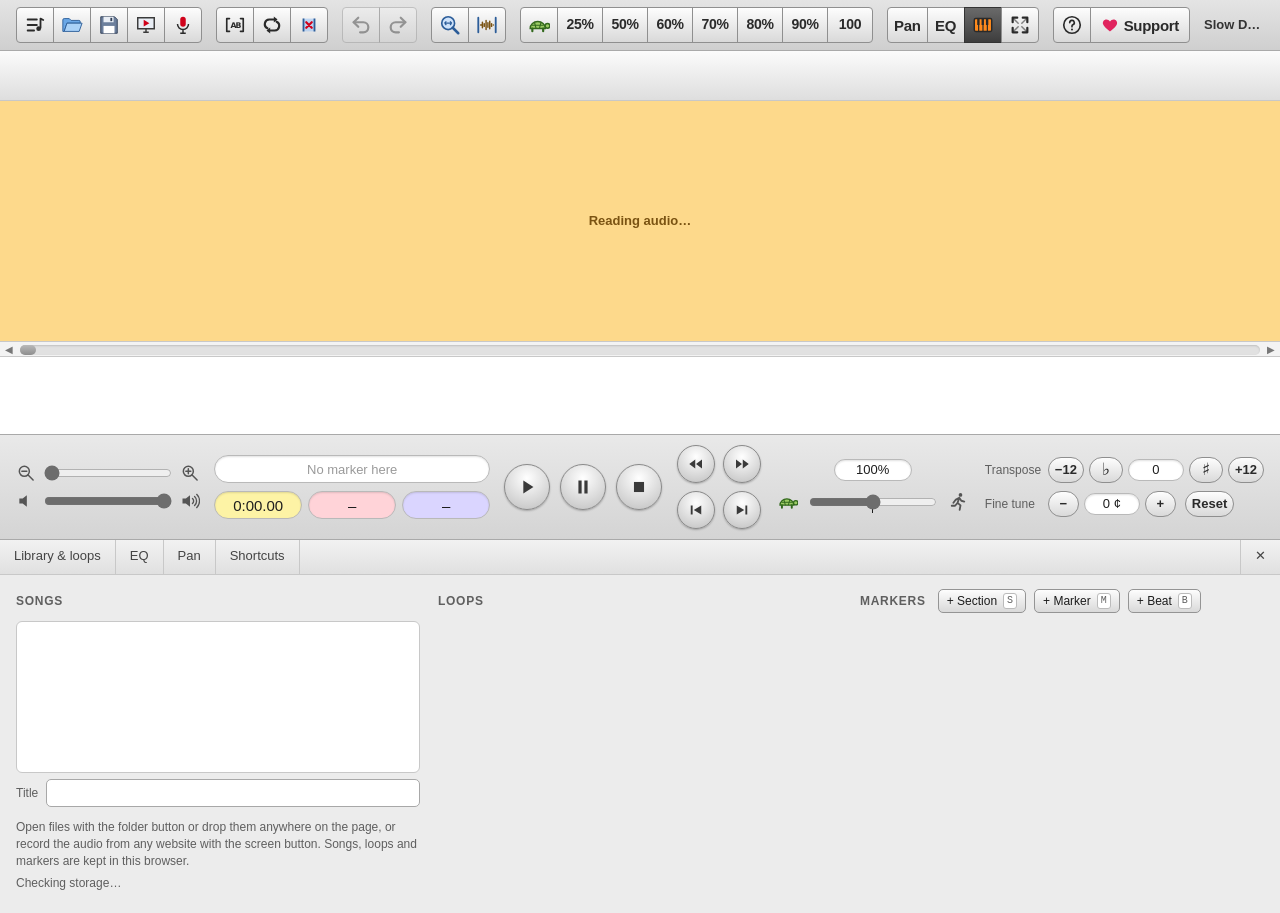
==== deploy/index.html @ 1f474cac "Phones: explain recording a website or app with the screen recorder The first-visit phone tip, the H" ====
<!doctype html>
<html lang="en">
<head>
<meta charset="utf-8">
<meta name="viewport" content="width=device-width, initial-scale=1, viewport-fit=cover">
<style>
  /* Standalone reset (the Claude artifact viewer supplies its own). */
  :root { padding-top: env(safe-area-inset-top, 0px); padding-bottom: env(safe-area-inset-bottom, 0px); }
  body { margin: 0; font: 13px system-ui, sans-serif; }
  img { max-width: 100%; }
  [hidden] { display: none !important; }
</style>
<!-- app:head -->
<title>Slow Down Buddy: record audio from any website and slow it down</title>
<!-- Anonymous page and feature counts (GoatCounter: no cookies, no personal data). -->
<script data-goatcounter="https://slowdownbuddy.goatcounter.com/count" async src="/vendor/goatcounter-count.js"></script>
<meta name="description" content="Record the audio playing on any website, right in your browser, and save it to Slow Down Buddy. Then slow it down without changing pitch, loop tricky passages, transpose and add markers to learn songs by ear. Also opens MP3, WAV, FLAC, M4A and video files. Free.">
<link rel="canonical" href="https://slowdownbuddy.com/">
<link rel="icon" href="/favicon.svg" type="image/svg+xml">
<link rel="icon" href="/favicon-96.png" type="image/png" sizes="96x96">
<link rel="icon" href="/favicon-48.png" type="image/png" sizes="48x48">
<link rel="apple-touch-icon" href="/apple-touch-icon.png">
<link rel="manifest" href="/manifest.webmanifest">
<meta name="theme-color" content="#2b2b2b">
<meta property="og:type" content="website">
<meta property="og:site_name" content="Slow Down Buddy">
<meta property="og:title" content="Slow Down Buddy: record audio from any website and slow it down">
<meta property="og:description" content="Record audio from any website in your browser, then slow it down, loop the hard parts and transpose. Free, no sign-up.">
<meta property="og:url" content="https://slowdownbuddy.com/">
<meta property="og:image" content="https://slowdownbuddy.com/og-image.png">
<meta name="twitter:card" content="summary_large_image">
<script type="application/ld+json">
{"@context":"https://schema.org","@type":"WebApplication","name":"Slow Down Buddy","url":"https://slowdownbuddy.com/","applicationCategory":"MultimediaApplication","operatingSystem":"Any (web browser)","description":"Record the audio playing on any website in your browser and save it to your library, then slow it down without changing pitch, loop sections, transpose and mark up songs to learn them by ear.","featureList":["Record audio from any website or browser tab and save it to your library","Record from the microphone","Slow down or speed up without changing pitch (25% to 200%)","Transpose by semitones and fine-tune by cents","A-B loops, section, measure and beat markers","EQ, panning and karaoke-style center cancel","Opens MP3, WAV, FLAC, M4A (AAC, Apple Lossless, Opus), MP4 and voice memos","Works offline in the browser; files stay on your device"],"offers":{"@type":"Offer","price":"0","priceCurrency":"USD"}}
</script>
<meta name="claude:viewport-fit-sides" content="cover">
<meta name="apple-mobile-web-app-capable" content="yes">
<meta name="mobile-web-app-capable" content="yes">
<meta name="apple-mobile-web-app-status-bar-style" content="default">
<meta name="apple-mobile-web-app-title" content="Slow Down Buddy">
<style>
  /* Layout: a full-screen tool: toolbar, marker strip, waveform (takes the spare height), scrollbar, keyboard,
     control bar, and a tabbed tool panel at the bottom. Deliberately one light "studio software" look in every theme. */
  :root {
    color-scheme: light;
    --desk: #dcdcdc;
    --window: #ececec;
    --line: #a9a9a9;
    --line-soft: #c8c8c8;
    --ink: #1d1d1d;
    --muted: #5f5f5f;
    --btn-top: #fdfdfd;
    --btn-bottom: #d9d9d9;
    --btn-on-top: #6a6a6a;
    --btn-on-bottom: #3d3d3d;
    --focus: #2f6fe4;
    --wave-bg: #fdd98b;
    --wave: #7a5312;
    --wave-line: rgba(122, 83, 18, 0.35);
    --sel-bg: #2135b8;
    --sel-bg-off: #8c98d8;
    --sel-wave: #9fbaff;
    --playhead: #d0021b;
    --flag: #b8efb1;
    --flag-edge: #3c8c3c;
    --flag-section: #ffd08a;
    --flag-section-edge: #b4691b;
    --pill-white: #ffffff;
    --pill-yellow: #fdf3a5;
    --pill-pink: #ffd3d8;
    --pill-lavender: #dad5ff;
    --key-lit: #ff8a1c;
    --danger: #c62828;
    --ui: -apple-system, BlinkMacSystemFont, "Lucida Grande", "Helvetica Neue", "Segoe UI", Arial, sans-serif;
    --num: ui-monospace, "SF Mono", Menlo, Consolas, monospace;
  }
  * { box-sizing: border-box; }
  html, body { height: 100%; background: var(--window); color: var(--ink); }
  body { overflow: hidden; }
  body { font-family: var(--ui); font-size: 13px; line-height: 1.4; }
  button, input, select, label.tb { font: inherit; color: inherit; }
  :focus-visible { outline: 2px solid var(--focus); outline-offset: 1px; }
  /* Joined toolbar buttons and round buttons: draw the focus ring inside, so it can't run into neighbours,
     and never after a mouse click or tap. */
  .tb:focus, .round:focus, .mini:focus, .pill:focus { outline: none; }
  .tb:focus-visible, .round:focus-visible, .mini:focus-visible, .pill:focus-visible { outline: 2px solid var(--focus); outline-offset: -4px; }

  .app { height: 100%; display: flex; flex-direction: column; min-width: 0; background: var(--window); }
  .app > * { flex: none; }
  .doc-title { flex: 1 1 0; min-width: 0; text-align: right; align-self: center; font-weight: 600; color: #333; overflow: hidden; text-overflow: ellipsis; white-space: nowrap; }

  .toolbar { display: flex; flex-wrap: wrap; gap: 8px 14px; align-items: center; padding-block: 7px; padding-left: max(16px, env(safe-area-inset-left, 0px)); padding-right: max(16px, env(safe-area-inset-right, 0px)); background: linear-gradient(#e4e4e4, #cfcfcf); border-bottom: 1px solid var(--line); }
  .tg { display: flex; }
  .tb { display: inline-grid; place-items: center; min-width: 38px; height: 36px; padding: 0 6px; border: 1px solid #8f8f8f; margin-left: -1px;
    background: linear-gradient(var(--btn-top), var(--btn-bottom)); cursor: pointer; font-weight: 600; font-size: 15px; letter-spacing: -0.02em; color: #2a2a2a; white-space: nowrap; }
  .tg > .tb:first-child { border-radius: 4px 0 0 4px; margin-left: 0; }
  .tg > .tb:last-child { border-radius: 0 4px 4px 0; }
  .tg > .tb:only-child { border-radius: 4px; }
  .tb:hover { background: linear-gradient(#ffffff, #e6e6e6); }
  .tb:disabled { opacity: 0.4; cursor: default; }
  .tb:disabled:hover { background: linear-gradient(var(--btn-top), var(--btn-bottom)); }
  .tb:active, .tb.on { background: linear-gradient(var(--btn-on-top), var(--btn-on-bottom)); color: #fff; border-color: #333; }
  .tb svg { width: 22px; height: 22px; }
  .tb.sp { min-width: 46px; font-size: 14px; }
  a.tb { text-decoration: none; }
  .tb.support { grid-auto-flow: column; gap: 5px; padding: 0 10px; font-weight: 600; }
  /* The website-recording button gets a text label on wide screens with a mouse; elsewhere it stays an icon. */
  .tb .tb-label { display: none; }
  @media (min-width: 1400px) and (pointer: fine) {
    #captureTab { grid-auto-flow: column; gap: 6px; padding: 0 10px; }
    #captureTab .tb-label { display: inline; font-weight: 600; white-space: nowrap; }
  }
  .tb.support svg { width: 18px; height: 18px; }

  .ruler { display: block; width: 100%; height: 50px; background: linear-gradient(#fbfbfb, #dedede); border-bottom: 1px solid var(--line-soft); cursor: pointer; }
  .ruler-wrap { position: relative; }
  .flag-edit { position: absolute; top: 21px; width: 160px; height: 24px; border: 2px solid var(--focus); border-radius: 4px; padding: 0 6px; font: 600 12px var(--ui); background: #fff; z-index: 2; }
  .app > .wave-wrap { flex: 1 1 auto; min-height: 120px; position: relative; background: var(--wave-bg); }
  #wave { position: absolute; inset: 0; display: block; width: 100%; height: 100%; cursor: crosshair; touch-action: pan-y; }
  .wave-busy { position: absolute; inset: 0; display: grid; place-items: center; color: var(--wave); font-weight: 600; }

  .hscroll { display: grid; grid-template-columns: 18px minmax(0, 1fr) 18px; align-items: center; height: 16px; background: #f3f3f3; border-top: 1px solid var(--line-soft); border-bottom: 1px solid var(--line-soft); }
  .hscroll button { height: 16px; border: 0; background: none; padding: 0; color: #777; cursor: pointer; font-size: 10px; }
  .track { position: relative; height: 10px; margin: 0 2px; border-radius: 5px; background: #e1e1e1; box-shadow: inset 0 1px 2px rgba(0,0,0,0.15); cursor: pointer; touch-action: none; }
  .thumb { position: absolute; top: 0; bottom: 0; min-width: 16px; border-radius: 5px; background: linear-gradient(#b9b9b9, #8e8e8e); cursor: grab; }

  #keyboard { display: block; width: 100%; height: 78px; background: #fff; cursor: pointer; border-bottom: 1px solid var(--line); }

  .controls { display: flex; flex-wrap: wrap; align-items: center; justify-content: space-between; gap: 10px 14px; padding-block: 10px; padding-left: max(16px, env(safe-area-inset-left, 0px)); padding-right: max(16px, env(safe-area-inset-right, 0px)); border-bottom: 1px solid var(--line); background: linear-gradient(#e9e9e9, #d4d4d4); }
  .cgroup { display: grid; gap: 8px; align-content: center; min-width: 0; }
  .srow { display: flex; align-items: center; gap: 6px; }
  .srow svg { width: 20px; height: 20px; flex: none; color: #555; }
  /* Turtle and runner at the ends of the speed slider: each click steps the speed by 5%. */
  .speed-step { display: inline-flex; align-items: center; flex: none; border: 0; background: none; padding: 2px 3px; border-radius: 6px; cursor: pointer; color: #555; font: 700 17px/1 system-ui, sans-serif; }
  .speed-step:hover { background: rgba(0, 0, 0, 0.07); }
  .speed-step:active { background: rgba(0, 0, 0, 0.14); }
  .srow .glyph { width: 20px; text-align: center; font-size: 18px; color: #444; flex: none; }
  input[type=range] { accent-color: #6d6d6d; min-width: 0; }
  .srow input[type=range] { width: clamp(100px, 10vw, 170px); max-width: 40vw; }
  .pill { display: inline-grid; place-items: center; min-width: 104px; height: 28px; padding: 0 12px; border-radius: 14px; border: 1px solid #b9b9b9;
    font-family: var(--ui); font-size: 15px; font-variant-numeric: tabular-nums; box-shadow: inset 0 1px 2px rgba(0,0,0,0.12); }
  .pill.white { background: var(--pill-white); }
  .pill.yellow { background: var(--pill-yellow); }
  .pill.pink { background: var(--pill-pink); cursor: pointer; }
  .pill.lavender { background: var(--pill-lavender); cursor: pointer; }
  .pill.small { min-width: 78px; height: 22px; font-size: 13px; }
  input.pill { text-align: center; font-size: 13px; }
  input.pill::placeholder { color: #9a9a9a; }
  .sp-box { display: flex; justify-content: center; }
  .times { display: flex; flex-wrap: wrap; gap: 8px; }
  .times { gap: 6px; }
  .times .pill { min-width: 88px; padding: 0 8px; }
  .prow { display: flex; align-items: center; gap: 5px; }
  .plabel { width: 58px; font-size: 12px; color: var(--muted); }
  .prow .pill.small { min-width: 56px; padding: 0 8px; }
  .mini { min-width: 31px; height: 26px; padding: 0 6px; border-radius: 13px; border: 1px solid #8f8f8f; background: linear-gradient(var(--btn-top), var(--btn-bottom));
    cursor: pointer; font-weight: 600; font-size: 13px; color: #2a2a2a; font-variant-numeric: tabular-nums; touch-action: manipulation; user-select: none; -webkit-user-select: none; }
  .mini:hover { background: linear-gradient(#ffffff, #e6e6e6); }
  .mini:active { background: linear-gradient(var(--btn-on-top), var(--btn-on-bottom)); color: #fff; }
  .mini.wide { margin-left: 4px; }
  .editable { cursor: text; }
  .num-edit { position: fixed; z-index: 50; border: 2px solid var(--focus); border-radius: 14px; background: #fff; color: var(--ink);
    text-align: center; font: 15px var(--ui); font-variant-numeric: tabular-nums; padding: 0 8px; box-shadow: 0 2px 10px rgba(0,0,0,0.2); }
  .mini.acc { font-size: 17px; font-weight: 500; min-width: 34px; }
  .pill.off { opacity: 0.45; }
  .pill.orig { color: #fff; background: #2e9d48; border-color: #23803a; font-weight: 700; }
  .transport { display: flex; gap: 10px; align-items: center; }
  .round { width: 46px; height: 46px; border-radius: 50%; border: 1px solid #8a8a8a; display: grid; place-items: center; cursor: pointer;
    background: radial-gradient(circle at 50% 30%, #ffffff, #d2d2d2 70%, #bdbdbd); color: #3a3a3a; box-shadow: 0 1px 2px rgba(0,0,0,0.25); }
  .round:active, .round.on { background: radial-gradient(circle at 50% 30%, #9a9a9a, #5d5d5d); color: #fff; }
  .round svg { width: 22px; height: 22px; }
  .round.sm { width: 38px; height: 38px; }
  .round.sm svg { width: 18px; height: 18px; }
  .tpair { display: grid; grid-template-columns: auto auto; gap: 8px; }

  /* tool panel */
  .app > .panel { flex: 0 1 auto; max-height: max(40%, 330px); min-height: 0; display: flex; flex-direction: column; background: var(--window); min-width: 0; }
  .panel > .pbody { overflow: auto; min-height: 0; }
  .panel-head { flex: none; display: flex; align-items: stretch; background: linear-gradient(#f2f2f2, #e0e0e0); border-bottom: 1px solid var(--line-soft); overflow-x: auto; }
  .ptab { flex: none; border: 0; border-right: 1px solid var(--line-soft); background: none; padding: 7px 14px 9px; line-height: 18px; cursor: pointer; white-space: nowrap; color: #444; }
  .ptab[aria-selected="true"] { background: var(--window); color: var(--ink); font-weight: 600; box-shadow: inset 0 -2px 0 #555; }
  .ptab.close { margin-left: auto; border-right: 0; border-left: 1px solid var(--line-soft); }
  /* Phones: the bottom sheet covers the transport, so its header carries a play / stop button. */
  .ptab.pplay, .ptab .phone-only { display: none; }
  .pbody { padding-block: 12px 16px; padding-left: max(16px, env(safe-area-inset-left, 0px)); padding-right: max(16px, env(safe-area-inset-right, 0px)); display: grid; gap: 10px; min-width: 0; }
  .pbody h4 { margin: 4px 0 0; font-size: 12px; text-transform: uppercase; letter-spacing: 0.06em; color: var(--muted); }

  .btn { display: inline-flex; align-items: center; justify-content: center; gap: 6px; min-height: 28px; padding: 0 10px; border-radius: 5px; border: 1px solid #949494;
    background: linear-gradient(var(--btn-top), var(--btn-bottom)); cursor: pointer; white-space: nowrap; }
  .btn:hover { background: linear-gradient(#ffffff, #e6e6e6); }
  .btn.on { background: linear-gradient(var(--btn-on-top), var(--btn-on-bottom)); color: #fff; border-color: #333; }
  .btn.ghost { background: transparent; border-color: transparent; }
  .btn.ghost:hover { background: #e2e2e2; }
  .btn.danger:hover { color: var(--danger); border-color: var(--danger); }
  .btn.small { min-height: 24px; padding: 0 8px; font-size: 12px; }
  .btn:disabled { opacity: 0.45; cursor: default; }
  .btn kbd { font-family: var(--num); font-size: 10px; color: var(--muted); border: 1px solid #bbb; border-radius: 3px; padding: 0 3px; background: #fff; }
  .btn svg { width: 16px; height: 16px; }
  .row { display: flex; align-items: center; gap: 8px; flex-wrap: wrap; }
  .chips { display: flex; flex-wrap: wrap; gap: 6px; }
  .muted { color: var(--muted); }
  .small { font-size: 12px; }
  .text-input, select { min-height: 28px; border-radius: 5px; border: 1px solid #a8a8a8; background: #fff; padding: 0 8px; min-width: 0; }
  .text-input { flex: 1 1 180px; }

  /* Songs, loops and markers side by side; loops and markers stack beside the songs on mid widths, everything stacks on phones. */
  .library-body { grid-template-columns: repeat(3, minmax(0, 1fr)); grid-template-rows: auto 1fr; grid-template-areas: "songs loops markers" "store loops markers"; gap: 12px 18px; align-items: start; }
  .lib-songs { grid-area: songs; } .lib-store { grid-area: store; gap: 8px; } .lib-loops { grid-area: loops; } .lib-markers { grid-area: markers; }
  @media (max-width: 1100px) { .library-body { grid-template-columns: repeat(2, minmax(0, 1fr)); grid-template-rows: auto; grid-template-areas: "songs loops" "songs markers" "store markers"; } }
  @media (max-width: 700px) { .library-body { grid-template-columns: minmax(0, 1fr); grid-template-areas: "songs" "loops" "markers" "store"; } }
  /* Rows are about 29px, so the list always has room for at least five songs. */
  .songs { list-style: none; margin: 0; padding: 0; display: grid; align-content: start; min-height: 152px; max-height: 232px; overflow: auto; background: #fff; border: 1px solid var(--line-soft); border-radius: 6px; }
  .song { display: grid; grid-template-columns: minmax(0, 1fr) auto; align-items: center; border-bottom: 1px solid #eee; }
  .song:last-child { border-bottom: 0; }
  .song > button.pick { display: flex; align-items: baseline; gap: 10px; text-align: left; background: none; border: 0; padding: 5px 10px; cursor: pointer; min-width: 0; }
  .song:hover { background: #f1f4fb; }
  .song.active { background: #dbe5fb; }
  .song .name { flex: 1 1 auto; min-width: 0; font-weight: 600; overflow: hidden; text-overflow: ellipsis; white-space: nowrap; }
  .song .meta { flex: none; font-size: 12px; color: var(--muted); font-variant-numeric: tabular-nums; white-space: nowrap; }
  .song .del { opacity: 0; }
  .song:hover .del, .song .del:focus-visible { opacity: 1; }
  @media (hover: none) { .song .del { opacity: 1; } }
  .hint { color: var(--muted); font-size: 12px; margin: 0; }
  .storage { display: grid; gap: 8px; }
  .storage-line { margin: 0; font-size: 12px; color: var(--muted); font-variant-numeric: tabular-nums; }
  .storage-line strong { color: #2e7d32; font-weight: 600; }
  .storage-line.warn strong { color: #a15c00; }

  .list { display: grid; background: #fff; border: 1px solid var(--line-soft); border-radius: 6px; padding: 0 10px; }
  .list:empty { display: none; }
  .lm-col { display: grid; gap: 6px; min-width: 0; }
  .lm-head { display: flex; flex-wrap: wrap; align-items: center; gap: 6px 12px; min-height: 28px; }
  .lm-head h4 { margin: 0; }
  #loopEditor { flex: 1 1 260px; min-width: 0; }
  .loop-save { display: flex; gap: 6px; align-items: center; min-width: 0; }
  .loop-save .text-input { min-height: 24px; flex: 1 1 120px; font-size: 12px; }
  /* Compact lists: 23px rows, scrolling after 10. */
  .list.compact { padding: 0; max-height: 232px; overflow: auto; }
  .list.compact .item { padding: 0 8px; min-height: 23px; }
  .list.compact .item input[type=text] { padding: 1px 6px; }
  .list.compact .item .btn.small { min-height: 20px; padding: 0 6px; }
  .loop-row { display: grid; grid-template-columns: 18px minmax(0, 1fr) auto auto 22px; gap: 8px; align-items: center; min-height: 23px; padding: 0 6px 0 8px;
    border-bottom: 1px solid #eee; cursor: pointer; user-select: none; }
  .loop-row:last-child { border-bottom: 0; }
  .loop-row:hover { background: #eef3fd; }
  .loop-row:active { background: #dbe5fb; }
  .loop-row.active { background: #dbe5fb; box-shadow: inset 3px 0 0 var(--sel-bg); }
  .loop-row .go { width: 18px; height: 18px; border-radius: 50%; display: grid; place-items: center; background: var(--sel-bg); color: #fff; }
  .loop-row .go svg { width: 10px; height: 10px; margin-left: 1px; }
  .loop-row .name { overflow: hidden; text-overflow: ellipsis; white-space: nowrap; font-weight: 600; }
  .loop-row .range, .loop-row .len { font-family: var(--num); font-size: 12px; color: var(--muted); font-variant-numeric: tabular-nums; white-space: nowrap; }
  .loop-row .del { border: 0; background: none; color: #999; cursor: pointer; font-size: 13px; width: 22px; height: 22px; border-radius: 4px; }
  .loop-row .del:hover { background: #f6d6d6; color: var(--danger); }
  .loop-row .rename { font: inherit; font-weight: 600; border: 1px solid var(--focus); border-radius: 4px; padding: 1px 4px; min-width: 0; }
  .item { display: grid; grid-template-columns: 22px auto minmax(0, 1fr) auto; gap: 10px; align-items: center; padding: 5px 0; border-bottom: 1px solid #eee; }
  .item:last-child { border-bottom: 0; }
  .item .kind { width: 10px; height: 10px; border-radius: 2px; justify-self: center; }
  .item .kind.section { background: var(--flag-section); border: 1px solid var(--flag-section-edge); }
  .item .kind.measure { background: var(--flag); border: 1px solid var(--flag-edge); }
  .item .kind.beat { background: #888; border-radius: 50%; width: 6px; height: 6px; }
  .item .time { font-family: var(--num); font-variant-numeric: tabular-nums; background: none; border: 0; cursor: pointer; color: #1f4fbf; padding: 2px 0; }
  .item input[type=text] { border: 1px solid transparent; background: transparent; border-radius: 4px; padding: 3px 6px; min-width: 0; }
  .item input[type=text]:hover { border-color: #ccc; }
  .item input[type=text]:focus { border-color: var(--focus); outline: none; background: #fff; }
  .item .ops { display: flex; gap: 2px; align-items: center; }
  .empty { color: var(--muted); margin: 0; }
  .sub { color: var(--muted); font-size: 12px; font-family: var(--num); }
  .eq-row { display: grid; grid-template-columns: 92px minmax(0, 1fr) 64px; gap: 10px; align-items: center; max-width: 620px; }
  .eq-row small { display: block; color: var(--muted); font-family: var(--num); font-size: 11px; }
  .eq-row output { font-family: var(--num); text-align: right; font-variant-numeric: tabular-nums; }
  .soundcheck, .about { display: grid; gap: 6px; padding-bottom: 8px; border-bottom: 1px solid var(--line-soft); }
  .soundcheck h4, .about h4, .about p { margin: 0; }
  .help { color: var(--muted); font-size: 12px; line-height: 1.8; margin: 0; }
  .help kbd { font-family: var(--num); font-size: 11px; border: 1px solid #bbb; border-radius: 3px; padding: 0 4px; background: #fff; color: var(--ink); }
  .radio-list { display: grid; gap: 6px; }
  .radio-list label { display: flex; gap: 8px; align-items: center; cursor: pointer; }

  .rec { position: fixed; left: 0; right: 0; bottom: 0; z-index: 20; background: #f4f4f4; border-top: 1px solid var(--line); box-shadow: 0 -6px 24px rgba(0,0,0,0.15);
    padding-block: 10px calc(10px + env(safe-area-inset-bottom, 0px));
    padding-left: max(16px, env(safe-area-inset-left, 0px)); padding-right: max(16px, env(safe-area-inset-right, 0px)); }
  .rec-note { flex: 1 0 100%; margin: 0; font-size: 12px; color: var(--muted); }
  .rec-inner { max-width: 900px; margin: 0 auto; display: flex; flex-wrap: wrap; align-items: center; gap: 10px 16px; }
  .rec .live { width: 12px; height: 12px; border-radius: 50%; background: var(--playhead); animation: pulse 1.2s infinite; }
  .rec .clock { font-family: var(--num); font-size: 20px; font-variant-numeric: tabular-nums; }
  .meter { flex: 1 1 120px; height: 8px; border-radius: 99px; background: #e0e0e0; overflow: hidden; border: 1px solid #bbb; }
  .meter i { display: block; height: 100%; width: 0; background: linear-gradient(90deg, #2fb36b, #e4c23a 70%, #e0503c); }
  dialog.sheet { width: min(520px, calc(100vw - 32px)); max-height: calc(100dvh - 32px); overflow: auto; border: 1px solid var(--line); border-radius: 10px; padding: 18px 20px; background: var(--window); color: var(--ink); box-shadow: 0 18px 50px rgba(0,0,0,0.3); }
  dialog.sheet::backdrop { background: rgba(0,0,0,0.35); }
  dialog.sheet h3 { margin: 0 0 6px; font-size: 17px; }
  .install-steps { margin: 12px 0; padding-left: 1.3em; display: grid; gap: 10px; line-height: 1.4; }
  .install-steps .btn { margin-top: 6px; }
  .install-steps .share-ico { display: inline-block; width: 1.1em; height: 1.1em; vertical-align: -0.15em; }
  dialog.sheet form { display: grid; gap: 12px; }
  .field { display: grid; gap: 5px; font-weight: 600; font-size: 13px; border: 0; padding: 0; margin: 0; }
  .field legend { padding: 0; margin-bottom: 4px; }
  .field textarea { font: inherit; font-weight: 400; border-radius: 5px; border: 1px solid #a8a8a8; padding: 6px 8px; resize: vertical; background: #fff; }
  .field .text-input { font-weight: 400; min-height: 32px; }
  fieldset.field label { display: flex; gap: 8px; align-items: flex-start; font-weight: 400; }
  .row.end { justify-content: flex-end; }
  button.link { border: 0; background: none; padding: 0; color: #2c5d99; text-decoration: underline; cursor: pointer; font: inherit; }
  .pro-note { margin-top: 2px; }
  .c-phone, .phone-tip { display: none; }
  .btn.primary { background: linear-gradient(#5a8df0, #2f62cf); color: #fff; border-color: #2a54ad; }
  @keyframes pulse { 50% { opacity: 0.35; } }
  @media (prefers-reduced-motion: reduce) { .rec .live { animation: none; } }
  .toast { position: fixed; left: 50%; transform: translateX(-50%); bottom: calc(20px + env(safe-area-inset-bottom, 0px)); z-index: 30; max-width: min(560px, calc(100% - 32px));
    background: #2b2b2b; color: #f4f4f4; padding: 10px 14px; border-radius: 8px; box-shadow: 0 4px 16px rgba(0,0,0,0.3); font-size: 13px; }
  /* Safari and Firefox can share a screen but not a tab's audio: the record-a-website button opens this note instead. */
  .rec-help { position: fixed; z-index: 30; width: min(340px, calc(100% - 20px)); background: #fff; color: #222; border: 1px solid #c9c9c9; border-radius: 10px; padding: 12px 14px; box-shadow: 0 8px 24px rgba(0,0,0,0.22); font-size: 14px; line-height: 1.4; }
  .rec-help p { margin: 0 24px 10px 0; }
  .rec-help .row { display: flex; flex-wrap: wrap; gap: 8px; }
  .rec-help .x { position: absolute; top: 6px; right: 6px; border: 0; background: none; font-size: 18px; line-height: 1; padding: 4px 6px; cursor: pointer; color: #666; }
  /* Shown on computers until the first loop is made, so people find the L, L shortcut. */
  .loop-tip { position: absolute; left: 8px; bottom: 8px; z-index: 2; display: flex; align-items: center; gap: 6px; background: rgba(43, 43, 43, 0.82); color: #f4f4f4; font-size: 12.5px; padding: 4px 4px 4px 10px; border-radius: 999px; }
  .loop-tip kbd { font: 700 11.5px ui-monospace, Menlo, monospace; background: #f4f4f4; color: #222; border-radius: 4px; padding: 0 5px; }
  .loop-tip button { border: 0; background: none; color: #ddd; font-size: 15px; line-height: 1; padding: 2px 6px; cursor: pointer; border-radius: 999px; }
  .loop-tip button:hover { background: rgba(255,255,255,0.15); }
  .drop { position: fixed; inset: 0; z-index: 40; background: rgba(253, 217, 139, 0.45); border: 3px dashed var(--wave); display: grid; place-items: center; font-size: 24px; font-weight: 700; color: var(--wave); pointer-events: none; }
  .visually-hidden { position: absolute; width: 1px; height: 1px; overflow: hidden; clip: rect(0 0 0 0); white-space: nowrap; }

  /* Small or short screens: let the page scroll instead of squeezing the waveform. */
  @media (max-width: 700px), (max-height: 740px) {
    body { overflow: auto; }
    .app { height: auto; min-height: 100%; }
    .app > .wave-wrap { flex: none; height: 170px; }
    .app > .panel { max-height: none; }
  }
  @media (max-width: 700px) {
    .controls { justify-content: center; }
    .srow input[type=range] { width: 120px; }
    .tb { min-width: 34px; height: 34px; }
    .tb.sp { min-width: 40px; font-size: 13px; }
  }
  /* iPhone and other phones in portrait: everything on one screen, tool panel as a bottom sheet. */
  @media (max-width: 600px) {
    body { overflow: hidden; }
    .app { height: 100%; min-height: 0; }
    .app > .wave-wrap { flex: 1 1 auto; height: auto; min-height: 70px; max-height: 26vh; }
    .toolbar { gap: 4px 6px; padding-block: 5px; justify-content: center; }
    .tb, .tb.sp { min-width: 36px; height: 38px; padding: 0 4px; font-size: 15px; }
    .tb.sp { min-width: 38px; font-size: 14px; }
    .tb svg { width: 21px; height: 21px; }
    .doc-title { display: none; }
    .ruler { height: 40px; }
    .flag-edit { top: 14px; }
    #keyboard { height: 44px; }
    .hscroll { height: 14px; }
    .controls { flex: 1 0 auto; display: grid; grid-template-columns: auto 1fr; grid-template-areas: "sl sl" "ti ti" "tr tp" "ph ph" "sp sp" "pi pi";
      align-content: space-evenly; gap: 8px 8px; padding-block: 6px calc(6px + env(safe-area-inset-bottom, 0px)); }
    .controls .cgroup { gap: 0; }
    .c-sliders { grid-area: sl; display: flex; gap: 10px; }
    .c-sliders .srow { flex: 1 1 0; min-width: 0; gap: 4px; }
    .controls .srow input[type=range] { width: 100%; max-width: none; flex: 1 1 auto; }
    .controls .srow svg { width: 17px; height: 17px; }
    .c-times { grid-area: ti; }
    #markerName { display: none; }
    .times { flex-wrap: nowrap; gap: 6px; }
    .times .pill { flex: 1 1 0; min-width: 0; height: 32px; font-size: 15px; padding: 0 4px; }
    .transport { grid-area: tr; gap: 6px; }
    .round { width: 50px; height: 50px; }
    .round svg { width: 22px; height: 22px; }
    .tpair { grid-area: tp; grid-template-columns: repeat(4, auto); justify-content: end; align-items: center; gap: 6px; }
    .round.sm { width: 42px; height: 42px; }
    .round.sm svg { width: 18px; height: 18px; }
    .c-speed { grid-area: sp; display: flex; align-items: center; gap: 8px; }
    .c-speed .srow { flex: 1 1 auto; min-width: 0; }
    .c-speed .pill.small { min-width: 64px; height: 32px; font-size: 15px; }
    .cgroup.pitch { grid-area: pi; display: flex; justify-content: space-between; gap: 6px; }
    .plabel { display: none; }
    .prow { gap: 3px; }
    .mini, .mini.acc { min-width: 30px; height: 34px; padding: 0 3px; font-size: 14px; }
    .mini.acc { min-width: 31px; font-size: 18px; }
    .mini.wide { margin-left: 2px; }
    .prow .pill.small { min-width: 38px; height: 34px; font-size: 14px; padding: 0 3px; }
    .cgroup.pitch { gap: 4px; }
    .prow { gap: 2px; }
    .ptab { padding: 12px 12px 13px; font-size: 15px; }
    .ptab .wide-only { display: none; }
    .ptab .phone-only { display: inline; }
    .ptab.pplay { display: flex; align-items: center; justify-content: center; margin-left: auto; min-width: 58px; border-right: 0; border-left: 1px solid var(--line-soft); color: #222; }
    .ptab.pplay svg { width: 26px; height: 26px; }
    .ptab.pplay.on { background: #ffd23f; }
    .ptab.close { margin-left: 0; min-width: 58px; font-size: 24px; font-weight: 600; color: #222; }
    @media (max-width: 360px) { .ptab { padding-left: 7px; padding-right: 7px; font-size: 14px; } .ptab.pplay, .ptab.close { min-width: 46px; } }
    .app > .panel { position: fixed; left: 0; right: 0; bottom: 0; z-index: 15; max-height: 62%; border-top: 1px solid var(--line);
      box-shadow: 0 -8px 28px rgba(0, 0, 0, 0.28); padding-bottom: env(safe-area-inset-bottom, 0px); }
    .c-phone { grid-area: ph; display: flex; gap: 8px; }
    .c-phone .btn.big { flex: 1 1 0; min-height: 44px; font-size: 17px; font-weight: 600; border-radius: 8px; }
    .c-phone #phLoop.on { background: linear-gradient(#5a8df0, #2f62cf); color: #fff; border-color: #2a54ad; }
    .phone-tip:not([hidden]) { display: grid; gap: 8px; position: fixed; left: 10px; right: 10px; top: calc(10px + env(safe-area-inset-top, 0px)); z-index: 30;
      background: #fff; border: 1px solid var(--line); border-radius: 12px; padding: 14px 16px; box-shadow: 0 12px 36px rgba(0,0,0,0.3); font-size: 15px; }
    .phone-tip p { margin: 0; }
    .phone-tip .btn { justify-self: end; min-height: 38px; padding: 0 18px; font-size: 16px; }
    /* Toolbar in three full-width rows: files, loops and undo / speed presets / zoom, panels and help. */
    .toolbar { padding: 6px 8px; gap: 6px; }
    .toolbar > .tg { min-width: 0; }
    .toolbar > div.tg:nth-of-type(1) { order: 1; flex: 4 1 0; }
    .toolbar > div.tg:nth-of-type(2) { order: 1; flex: 3 1 0; }
    .toolbar > div.tg:nth-of-type(3) { order: 1; flex: 2 1 0; }
    .toolbar > div.tg:nth-of-type(5) { order: 2; flex: 1 0 100%; }
    .toolbar > div.tg:nth-of-type(4) { order: 3; flex: 2 1 0; }
    .toolbar > div.tg:nth-of-type(6) { order: 3; flex: 4 1 0; }
    .toolbar > div.tg:nth-of-type(7) { order: 3; flex: 2 1 0; }
    .toolbar .tg > .tb { flex: 1 1 0; min-width: 0; height: 44px; padding: 0 2px; font-size: 16px; }
    .toolbar .tb.sp { font-size: 15px; }
    .toolbar .tb svg { width: 24px; height: 24px; }
    .tb.support { gap: 0; padding: 0 2px; }
    .tb.support span { display: none; }
  }
  /* Tablets and other touch screens wider than a phone: bigger toolbar buttons. */
  @media (min-width: 601px) and (pointer: coarse) {
    .toolbar { gap: 8px 10px; padding-block: 8px; }
    .tb { min-width: 46px; height: 46px; padding: 0 8px; font-size: 17px; }
    .tb.sp { min-width: 54px; font-size: 16px; }
    .tb svg { width: 25px; height: 25px; }
    .tb.support svg { width: 22px; height: 22px; }
  }
  /* Short phones (iPhone SE and similar): a little less spacing so everything still fits. */
  @media (max-width: 600px) and (max-height: 700px) {
    .controls { gap: 5px 8px; }
    .ruler { height: 36px; }
    #keyboard { height: 38px; }
  }
</style>
<!-- /app:head -->
</head>
<body>
<!-- app:body -->
<noscript><h1>Slow Down Buddy</h1><p>Record the audio playing on any website, right in your browser, and save it to your Slow Down Buddy library. Then slow it down without changing pitch, loop tricky passages, transpose and add markers to learn songs by ear. Also plays MP3, WAV, FLAC, M4A, MP4 and voice memos. Please enable JavaScript to use the app.</p></noscript>
<svg width="0" height="0" style="position:absolute" aria-hidden="true">
  <symbol id="i-doc" viewBox="0 0 16 16"><path d="M3 1h7l3 3v11H3z" fill="#fff" stroke="#666"/><path d="M6 12V6l5-1v5" fill="none" stroke="#b4691b" stroke-width="1.2"/><circle cx="5" cy="12" r="1.4" fill="#b4691b"/><circle cx="10" cy="10.5" r="1.4" fill="#b4691b"/></symbol>
  <symbol id="i-open" viewBox="0 0 24 24"><path d="M2 6.5A1.5 1.5 0 0 1 3.5 5H9l2 2h8.5A1.5 1.5 0 0 1 21 8.5V10H6.5L3.5 19H2z" fill="#6aa7e6" stroke="#2c5d99"/><path d="M6.5 10H23l-3.2 9H3.5z" fill="#a9d1f7" stroke="#2c5d99"/></symbol>
  <symbol id="i-save" viewBox="0 0 24 24"><path d="M3 3h15l3 3v15H3z" fill="#6c7f9c" stroke="#2f3d55"/><path d="M6 3h11v6H6z" fill="#e9eef5"/><path d="M13.5 4.2h2v3.6h-2z" fill="#2f3d55"/><path d="M6 13h12v8H6z" fill="#fff"/></symbol>
  <symbol id="i-screen" viewBox="0 0 24 24"><path d="M3 4h18v12H3z" fill="#e9eef5" stroke="#3a3a3a" stroke-width="1.6"/><path d="M9 20h6M12 16v4" stroke="#3a3a3a" stroke-width="1.6"/><path d="M9.5 6.3v7.4l6.2-3.7z" fill="#d0021b"/></symbol>
  <symbol id="i-loop" viewBox="0 0 24 24"><path d="M7 15.5A5 5 0 0 1 9 6h7" fill="none" stroke="currentColor" stroke-width="2.4" stroke-linecap="round"/><path d="M14 2.8 18 6l-4 3.2z" fill="currentColor"/><path d="M17 8.5A5 5 0 0 1 15 18H8" fill="none" stroke="currentColor" stroke-width="2.4" stroke-linecap="round"/><path d="M10 21.2 6 18l4-3.2z" fill="currentColor"/></symbol>
  <symbol id="i-wholesong" viewBox="0 0 24 24"><path d="M2.5 4v16M21.5 4v16" stroke="#2c5d99" stroke-width="2" stroke-linecap="round"/><path d="M5 12h1M7 9v6M9 10.5v3M11 7v10M13 9.5v5M15 8v8M17 10.5v3M19 12h0" stroke="#7a5312" stroke-width="1.6" stroke-linecap="round"/></symbol>
  <symbol id="i-zoomall" viewBox="0 0 24 24"><circle cx="10" cy="10" r="7" fill="#cfe3fb" stroke="#2c5d99" stroke-width="1.8"/><path d="m15 15 6 6" stroke="#2c5d99" stroke-width="2.8" stroke-linecap="round"/><path d="M6 10h8M6 10l2-2M6 10l2 2M14 10l-2-2M14 10l-2 2" stroke="#2c5d99" stroke-width="1.3" fill="none"/></symbol>
  <symbol id="i-zoom-out" viewBox="0 0 24 24"><circle cx="10" cy="10" r="6" fill="none" stroke="currentColor" stroke-width="1.8"/><path d="m14.5 14.5 6 6M7 10h6" stroke="currentColor" stroke-width="1.8" stroke-linecap="round"/></symbol>
  <symbol id="i-zoom-in" viewBox="0 0 24 24"><circle cx="10" cy="10" r="6" fill="none" stroke="currentColor" stroke-width="1.8"/><path d="m14.5 14.5 6 6M7 10h6M10 7v6" stroke="currentColor" stroke-width="1.8" stroke-linecap="round"/></symbol>
  <symbol id="i-spk" viewBox="0 0 24 24"><path d="M4 9h4l5-4v14l-5-4H4z" fill="currentColor"/></symbol>
  <symbol id="i-spk-loud" viewBox="0 0 24 24"><path d="M3 9h4l5-4v14l-5-4H3z" fill="currentColor"/><path d="M15 9a4 4 0 0 1 0 6M17.5 6.5a7.5 7.5 0 0 1 0 11M20 4a11 11 0 0 1 0 16" fill="none" stroke="currentColor" stroke-width="1.6" stroke-linecap="round"/></symbol>
  <symbol id="i-play" viewBox="0 0 24 24"><path d="M8 5v14l11-7z" fill="currentColor"/></symbol>
  <symbol id="i-pause" viewBox="0 0 24 24"><path d="M7 5h3.5v14H7zM13.5 5H17v14h-3.5z" fill="currentColor"/></symbol>
  <symbol id="i-stop" viewBox="0 0 24 24"><path d="M6.5 6.5h11v11h-11z" fill="currentColor"/></symbol>
  <symbol id="i-rew" viewBox="0 0 24 24"><path d="M11 6v12l-8-6zM20 6v12l-8-6z" fill="currentColor"/></symbol>
  <symbol id="i-ff" viewBox="0 0 24 24"><path d="M4 6v12l8-6zM13 6v12l8-6z" fill="currentColor"/></symbol>
  <symbol id="i-prev" viewBox="0 0 24 24"><path d="M5 6h2.5v12H5zM19 6v12l-10-6z" fill="currentColor"/></symbol>
  <symbol id="i-next" viewBox="0 0 24 24"><path d="M16.5 6H19v12h-2.5zM5 6v12l10-6z" fill="currentColor"/></symbol>
  <symbol id="i-undo" viewBox="0 0 24 24"><path d="M9 14 4 9l5-5" fill="none" stroke="currentColor" stroke-width="2.4" stroke-linecap="round" stroke-linejoin="round"/><path d="M4 9h10.5a5.5 5.5 0 0 1 0 11H11" fill="none" stroke="currentColor" stroke-width="2.4" stroke-linecap="round"/></symbol>
  <symbol id="i-redo" viewBox="0 0 24 24"><path d="m15 14 5-5-5-5" fill="none" stroke="currentColor" stroke-width="2.4" stroke-linecap="round" stroke-linejoin="round"/><path d="M20 9H9.5a5.5 5.5 0 0 0 0 11H13" fill="none" stroke="currentColor" stroke-width="2.4" stroke-linecap="round"/></symbol>
  <symbol id="i-expand" viewBox="0 0 24 24"><path d="M4 9V4h5M15 4h5v5M20 15v5h-5M9 20H4v-5" fill="none" stroke="currentColor" stroke-width="2.4" stroke-linecap="round" stroke-linejoin="round"/><path d="M4 4l6 6M20 4l-6 6M20 20l-6-6M4 20l6-6" stroke="currentColor" stroke-width="1.6" stroke-linecap="round" opacity="0.55"/></symbol>
  <symbol id="i-shrink" viewBox="0 0 24 24"><path d="M9 4v5H4M20 9h-5V4M15 20v-5h5M4 15h5v5" fill="none" stroke="currentColor" stroke-width="2.4" stroke-linecap="round" stroke-linejoin="round"/><path d="M3 3l6 6M21 3l-6 6M21 21l-6-6M3 21l6-6" stroke="currentColor" stroke-width="1.6" stroke-linecap="round" opacity="0.55"/></symbol>
  <symbol id="i-piano-on" viewBox="0 0 24 24"><rect x="2.5" y="5" width="19" height="14" rx="1.5" fill="#ff8a1c" stroke="#2a2a2a" stroke-width="1.6"/><path d="M7.25 12v7M12 12v7M16.75 12v7" stroke="#2a2a2a" stroke-width="1.3"/><path d="M5.7 5h2.6v7H5.7zM10.45 5h2.6v7h-2.6zM15.2 5h2.6v7h-2.6z" fill="#2a2a2a"/></symbol>
  <symbol id="i-piano-off" viewBox="0 0 24 24"><rect x="2.5" y="5" width="19" height="14" rx="1.5" fill="#fff" stroke="#2a2a2a" stroke-width="1.6"/><path d="M7.25 12v7M12 12v7M16.75 12v7" stroke="#2a2a2a" stroke-width="1.3"/><path d="M5.7 5h2.6v7H5.7zM10.45 5h2.6v7h-2.6zM15.2 5h2.6v7h-2.6z" fill="#2a2a2a"/></symbol>
  <symbol id="i-loops" viewBox="0 0 24 24"><path d="M19.5 12a7.5 7.5 0 1 1-2.2-5.3" fill="none" stroke="currentColor" stroke-width="2.4" stroke-linecap="round"/><path d="M14.2 3.4h5.6V9z" fill="currentColor"/><path d="M9.5 9.2v5.6l4.6-2.8z" fill="currentColor"/></symbol>
  <symbol id="i-heart" viewBox="0 0 24 24"><path d="M12 20.5s-7.5-4.6-9.2-9.4C1.6 7.6 4 4.5 7.2 4.5c2 0 3.6 1.1 4.8 2.9 1.2-1.8 2.8-2.9 4.8-2.9 3.2 0 5.6 3.1 4.4 6.6-1.7 4.8-9.2 9.4-9.2 9.4z" fill="#e0245e"/></symbol>
  <symbol id="i-library" viewBox="0 0 24 24"><path d="M4 6h10M4 12h10M4 18h7M18 5v10M18 5l3 1.5" fill="none" stroke="currentColor" stroke-width="2" stroke-linecap="round" stroke-linejoin="round"/><circle cx="16" cy="16" r="2.6" fill="currentColor"/></symbol>
  <symbol id="i-mic-red" viewBox="0 0 24 24"><rect x="9" y="3" width="6" height="11" rx="3" fill="#d0021b"/><path d="M6 11a6 6 0 0 0 12 0M12 17v4M9 21h6" stroke="currentColor" stroke-width="1.6" fill="none"/></symbol>
  <symbol id="i-help" viewBox="0 0 24 24"><circle cx="12" cy="12" r="9" fill="none" stroke="currentColor" stroke-width="1.8"/><path d="M9.5 9.5a2.5 2.5 0 1 1 3.4 2.3c-.6.3-.9.8-.9 1.4v.8" fill="none" stroke="currentColor" stroke-width="1.8" stroke-linecap="round" stroke-linejoin="round"/><circle cx="12" cy="17" r="1.1" fill="currentColor"/></symbol>
  <symbol id="i-ab" viewBox="0 0 24 24"><path d="M6 5H3v14h3M18 5h3v14h-3" fill="none" stroke="currentColor" stroke-width="1.8" stroke-linecap="round" stroke-linejoin="round"/><text x="7" y="15.5" font-size="8.5" font-weight="800" font-family="system-ui, -apple-system, sans-serif" fill="currentColor">A</text><text x="12.5" y="15.5" font-size="8.5" font-weight="800" font-family="system-ui, -apple-system, sans-serif" fill="currentColor">B</text></symbol>
  <symbol id="i-clearloop2" viewBox="0 0 24 24"><rect x="6" y="5" width="12" height="14" fill="#9ec5f3" opacity=".6"/><path d="M6 5v14M18 5v14" stroke="#2c5d99" stroke-width="2"/><path d="m9 9 6 6M15 9l-6 6" stroke="#d0021b" stroke-width="2.4" stroke-linecap="round"/></symbol>
  <symbol id="i-turtle" viewBox="0 0 24 24"><g transform="translate(13 13.5) scale(1.18) translate(-13 -13.5)"><path d="M4 15.5c0-3.6 3.1-6.5 7-6.5s7 2.9 7 6.5z" fill="#9ccc65" stroke="#33691e" stroke-width="1.3"/><path d="M8 9.8 9.5 15.5M14 9.8l-1.5 5.7M5.5 12.5h11" stroke="#33691e" stroke-width="1"/><circle cx="20" cy="13" r="2.2" fill="#9ccc65" stroke="#33691e" stroke-width="1.3"/><path d="M6 15.5v2.5M16 15.5v2.5" stroke="#33691e" stroke-width="2" stroke-linecap="round"/></g></symbol>
  <symbol id="i-runner" viewBox="0 0 24 24"><circle cx="15" cy="3.5" r="2.2" fill="currentColor"/><path d="M13.5 7 9 9.5l-2.5 3.5M13.5 7l-2 6 3.5 3-1 5.5M11.5 13l-3 3.5H4.5M13.5 7l2.5 3.5 3.5 1" fill="none" stroke="currentColor" stroke-width="2.2" stroke-linecap="round" stroke-linejoin="round"/></symbol>
  <symbol id="i-trash" viewBox="0 0 24 24"><path d="M9 3h6v2h5v2H4V5h5zM6 8h12l-1 13H7z" fill="currentColor"/></symbol>
</svg>

<div class="app">

    <div class="toolbar" role="toolbar" aria-label="Tools">
      <div class="tg">
        <button class="tb" type="button" data-open="library" title="Library: songs, saved loops and markers, backup" aria-label="Library and loops"><svg><use href="#i-library"/></svg></button>
        <label class="tb" for="fileInput" title="Open an audio or video file" aria-label="Open file"><svg><use href="#i-open"/></svg></label>
        <button class="tb" type="button" id="tbBackup" title="Save a backup of your library (songs, loops, markers)" aria-label="Back up library"><svg><use href="#i-save"/></svg></button>
        <button class="tb" type="button" id="captureTab" title="Record audio from any website: pick a browser tab and it’s saved to your library" aria-label="Record audio from a website"><svg><use href="#i-screen"/></svg><span class="tb-label">Record a website</span></button>
        <button class="tb" type="button" id="captureMic" title="Record with the microphone" aria-label="Record microphone"><svg><use href="#i-mic-red"/></svg></button>
      </div>
      <input id="fileInput" class="visually-hidden" type="file" multiple accept=".mp3,.wav,.flac,.m4a,.m4b,.aac,.ogg,.oga,.opus,.weba,.webm,.mp4,.m4v,.mov,.qta,audio/mpeg,audio/wav,audio/x-wav,audio/flac,audio/x-flac,audio/mp4,audio/x-m4a,audio/aac,audio/ogg,audio/opus,audio/webm,video/mp4,video/x-m4v,video/quicktime,video/webm">
      <div class="tg">
        <button class="tb" type="button" id="tbAB" title="Set the loop start, then the loop end, at the playhead (L, then L again)" aria-label="Set loop A then B"><svg><use href="#i-ab"/></svg></button>
        <button class="tb" type="button" id="loopBtn" title="Loop on / off (Shift+L)" aria-label="Loop" aria-pressed="false"><svg><use href="#i-loop"/></svg></button>
        <button class="tb" type="button" id="clearLoop" title="Clear the loop" aria-label="Clear loop"><svg><use href="#i-clearloop2"/></svg></button>
      </div>
      <div class="tg">
        <button class="tb" type="button" id="undoBtn" title="Undo (⌘Z / Ctrl+Z)" aria-label="Undo" disabled><svg><use href="#i-undo"/></svg></button>
        <button class="tb" type="button" id="redoBtn" title="Redo (⇧⌘Z / Ctrl+Y)" aria-label="Redo" disabled><svg><use href="#i-redo"/></svg></button>
      </div>
      <div class="tg">
        <button class="tb" type="button" id="zoomSel" title="Zoom to the loop" aria-label="Zoom to loop"><svg><use href="#i-zoomall"/></svg></button>
        <button class="tb" type="button" id="zoomAll" title="Show the whole song" aria-label="Whole song"><svg><use href="#i-wholesong"/></svg></button>
      </div>
      <div class="tg" id="speedPresets">
        <button class="tb" type="button" id="speedToggle" title="Switch between full speed and your practice speed" aria-label="Full speed / practice speed" aria-pressed="false"><svg><use href="#i-turtle"/></svg></button>
      </div>
      <div class="tg">
        <button class="tb" type="button" data-open="fx" title="Pan: stereo, mono, left, right, karaoke" aria-label="Pan">Pan</button>
        <button class="tb" type="button" data-open="eq" title="Equalizer" aria-label="EQ">EQ</button>
        <button class="tb on" type="button" id="kbToggle" title="Hide the keyboard" aria-label="Keyboard" aria-pressed="true"><svg><use href="#i-piano-on" id="kbIcon"/></svg></button>
        <button class="tb" type="button" id="viewToggle" title="Bigger waveform (hide the tool panel)" aria-label="Bigger waveform"><svg><use href="#i-expand" id="viewIcon"/></svg></button>
      </div>
      <div class="tg">
        <button class="tb" type="button" data-open="keys" title="Help: recording, keyboard shortcuts, sound check" aria-label="Help"><svg><use href="#i-help"/></svg></button>
        <a class="tb support" href="https://venmo.com/u/Michael-VanBebber" target="_blank" rel="noopener" title="Enjoying Slow Down Buddy? Leave a tip on Venmo" aria-label="Support Slow Down Buddy with a tip on Venmo"><svg><use href="#i-heart"/></svg><span>Support</span></a>
      </div>
      <span class="doc-title" id="winTitle">Slow Down Buddy</span>
    </div>

    <div class="ruler-wrap">
      <canvas class="ruler" id="ruler" aria-label="Markers. Click a flag to jump, drag it to move it, double-click it to rename it."></canvas>
      <input class="flag-edit" id="flagEdit" type="text" hidden aria-label="Marker name">
    </div>
    <div class="wave-wrap">
      <canvas id="wave" aria-label="Waveform. Click to move the playhead, drag across to set a loop."></canvas>
      <div class="wave-busy" id="waveBusy" hidden>Reading audio…</div>
      <div class="loop-tip" id="loopTip" hidden><span>Tip: press <kbd>L</kbd> to start a loop, <kbd>L</kbd> again to end it</span><button type="button" id="loopTipX" title="Hide this tip" aria-label="Hide this tip">×</button></div>
    </div>
    <div class="hscroll">
      <button type="button" id="scrollLeft" aria-label="Scroll left">◀</button>
      <div class="track" id="track"><div class="thumb" id="thumb"></div></div>
      <button type="button" id="scrollRight" aria-label="Scroll right">▶</button>
    </div>
    <canvas id="keyboard" aria-label="Piano keyboard. Notes sounding at the playhead light up; click a key to hear it."></canvas>

    <div class="controls">
      <div class="cgroup c-sliders">
        <div class="srow"><svg><use href="#i-zoom-out"/></svg><input type="range" id="zoom" min="0" max="1000" value="0" aria-label="Zoom"><svg><use href="#i-zoom-in"/></svg></div>
        <div class="srow"><svg><use href="#i-spk"/></svg><input type="range" id="volume" min="0" max="100" value="100" aria-label="Volume"><svg><use href="#i-spk-loud"/></svg></div>
      </div>
      <div class="cgroup c-times">
        <input class="pill white" id="markerName" placeholder="No marker here" aria-label="Name of the marker at the playhead">
        <div class="times">
          <output class="pill yellow editable" id="now" title="Playhead position. Double-click to type a time.">0:00.00</output>
          <button class="pill pink editable" type="button" id="loopStartBox" title="Loop start. Click: set it at the playhead (A). Double-click: type a time.">–</button>
          <button class="pill lavender editable" type="button" id="loopEndBox" title="Loop end. Click: set it at the playhead (O). Double-click: type a time.">–</button>
        </div>
      </div>
      <div class="transport">
        <button class="round" type="button" id="playBtn" title="Play (Space)" aria-label="Play"><svg><use href="#i-play"/></svg></button>
        <button class="round" type="button" id="pauseBtn" title="Stop and go back to where you pressed Play (Space)" aria-label="Pause"><svg><use href="#i-pause"/></svg></button>
        <button class="round" type="button" id="stopBtn" title="Stop and go back to where you pressed Play; press again for the start of the loop or song (Enter)" aria-label="Stop"><svg><use href="#i-stop"/></svg></button>
      </div>
      <div class="tpair">
        <button class="round sm" type="button" id="back5" title="Previous marker (⌥←)" aria-label="Previous marker"><svg><use href="#i-rew"/></svg></button>
        <button class="round sm" type="button" id="fwd5" title="Next marker (⌥→)" aria-label="Next marker"><svg><use href="#i-ff"/></svg></button>
        <button class="round sm" type="button" id="prevMarker" title="Start of the song (Home)" aria-label="Start of the song"><svg><use href="#i-prev"/></svg></button>
        <button class="round sm" type="button" id="nextMarker" title="Last marker (End)" aria-label="Last marker"><svg><use href="#i-next"/></svg></button>
      </div>
      <div class="cgroup c-phone" aria-label="Markers and loops">
        <button class="btn big" type="button" id="phMarker">+ Marker</button>
        <button class="btn big" type="button" id="phLoop">Loop start</button>
      </div>
      <div class="cgroup c-speed">
        <div class="sp-box"><output class="pill white small editable" id="speedOut" title="Speed. Double-click to type a percentage.">100%</output></div>
        <div class="srow"><button class="speed-step" type="button" id="speedDown" title="Slower by 5% (Shift+↓)" aria-label="Slower, 5 percent"><svg aria-hidden="true"><use href="#i-turtle"/></svg></button><input type="range" id="speed" min="-100" max="100" step="1" value="0" list="speedTicks" aria-label="Speed"><datalist id="speedTicks"><option value="0"></option></datalist><button class="speed-step" type="button" id="speedUp" title="Faster by 5% (Shift+↑)" aria-label="Faster, 5 percent"><svg aria-hidden="true"><use href="#i-runner"/></svg></button></div>
      </div>
      <div class="cgroup pitch">
        <div class="prow">
          <span class="plabel">Transpose</span>
          <button class="mini" type="button" data-semi="-12" title="Down an octave">−12</button>
          <button class="mini acc" type="button" data-semi="-1" title="Down a semitone (hold to repeat)" aria-label="Down a semitone">♭</button>
          <output class="pill white small editable" id="pitchOut" title="Transposition in semitones (0 = original key). Double-click to type, e.g. ♯2, b3, +5 or -7.">0</output>
          <button class="mini acc" type="button" data-semi="1" title="Up a semitone (hold to repeat)" aria-label="Up a semitone">♯</button>
          <button class="mini" type="button" data-semi="12" title="Up an octave">+12</button>
        </div>
        <div class="prow">
          <span class="plabel">Fine tune</span>
          <button class="mini" type="button" data-cents="-1" title="Down 1 cent (hold to repeat)">−</button>
          <output class="pill white small editable" id="centsOut" title="Fine tuning in cents (100 cents = 1 semitone). Double-click to type -50 to 50.">0 ¢</output>
          <button class="mini" type="button" data-cents="1" title="Up 1 cent (hold to repeat)">+</button>
          <button class="mini wide" type="button" id="pitchReset" title="Back to the original pitch">Reset</button>
        </div>
      </div>
    </div>

  <section class="panel" id="panel" aria-label="Tools">
    <div class="panel-head" role="tablist">
      <button class="ptab" type="button" role="tab" data-tab="library">Library<span class="wide-only"> &amp; loops</span></button>
      <button class="ptab" type="button" role="tab" data-tab="eq">EQ</button>
      <button class="ptab" type="button" role="tab" data-tab="fx">Pan</button>
      <button class="ptab" type="button" role="tab" data-tab="keys"><span class="wide-only">Shortcuts</span><span class="phone-only">Help</span></button>
      <button class="ptab pplay" type="button" id="panelPlay" title="Play / stop" aria-label="Play"><svg aria-hidden="true"><use href="#i-play"/></svg></button>
      <button class="ptab close" type="button" id="panelClose" aria-label="Close panel">✕</button>
    </div>

    <div class="pbody library-body" data-panel="library">
      <section class="lm-col lib-songs" aria-label="Songs">
        <div class="lm-head"><h4>Songs</h4></div>
        <ul class="songs" id="songs"></ul>
        <div class="row"><label class="small muted" for="songTitle">Title</label><input class="text-input" id="songTitle" value=""></div>
      </section>
      <section class="lm-col lib-store" aria-label="Storage and backup">
        <p class="hint" id="libraryHint">Open files with the folder button or drop them anywhere on the page, or record the audio from any website with the screen button. Songs, loops and markers are kept in this browser.</p>
        <div class="storage">
          <p class="storage-line" id="storageLine">Checking storage…</p>
          <div class="row">
            <button class="btn small" id="backupBtn" type="button">Back up library</button>
            <label class="btn small" for="restoreInput">Restore backup</label>
            <input id="restoreInput" class="visually-hidden" type="file" accept=".zip,application/zip">
            <button class="btn small primary" id="installBtn" type="button" hidden>Add to Home Screen</button>
          </div>
        </div>
        <p class="hint pro-note">Pro is coming: export slowed-down MP3s, sync between devices, chord names. <button class="link" type="button" data-dialog="waitlist">Get early-bird pricing</button> · <button class="link" type="button" data-dialog="feedback">Send feedback</button></p>
      </section>
      <section class="lm-col lib-loops" aria-label="Loops">
        <div class="lm-head"><h4>Loops</h4><div id="loopEditor"></div></div>
        <div class="list compact" id="loopList"></div>
      </section>
      <section class="lm-col lib-markers" aria-label="Markers">
        <div class="lm-head"><h4>Markers</h4>
          <div class="row">
            <button class="btn small" data-add="section" type="button">+ Section <kbd>S</kbd></button>
            <button class="btn small" data-add="measure" type="button">+ Marker <kbd>M</kbd></button>
            <button class="btn small" data-add="beat" type="button">+ Beat <kbd>B</kbd></button>
          </div>
        </div>
        <div class="list compact" id="markerList"></div>
      </section>
    </div>

    <div class="pbody" data-panel="eq" hidden>
      <div class="chips" id="eqPresets"></div>
      <div id="eqBands"></div>
    </div>

    <div class="pbody" data-panel="fx" hidden>
      <div class="radio-list" id="channelModes">
        <label><input type="radio" name="channelMode" value="stereo"> Stereo</label>
        <label><input type="radio" name="channelMode" value="mono"> Mono (left + right)</label>
        <label><input type="radio" name="channelMode" value="left"> Left channel only</label>
        <label><input type="radio" name="channelMode" value="right"> Right channel only</label>
        <label><input type="radio" name="channelMode" value="karaoke"> Karaoke: cancel the center</label>
      </div>
      <p class="hint">Karaoke removes whatever is mixed dead center, usually the lead vocal and often bass and kick. Left or right only can isolate a hard-panned guitar or piano.</p>
    </div>

    <div class="pbody" data-panel="keys" hidden>
      <div class="about">
        <h4>Ideas, problems, wishes?</h4>
        <div class="row">
          <button class="btn small primary" type="button" data-dialog="feedback">Send feedback</button>
          <button class="btn small" type="button" data-dialog="waitlist">Join the Pro waitlist</button>
        </div>
        <p class="hint"><a href="/terms/" target="_blank" rel="noopener">Terms of Use</a> · <a href="/privacy/" target="_blank" rel="noopener">Privacy</a> · <a href="/licenses/" target="_blank" rel="noopener">Open-source licenses</a></p>
        <p class="hint">Guides: <a href="/alternatives/">compare slow-down apps</a> · <a href="/free-transcribe-alternative/">a free Transcribe! alternative</a> · <a href="/slow-down-youtube-without-changing-pitch/">slow down YouTube and other sites without changing pitch</a> · <a href="/learn-songs-by-ear/">learn songs by ear</a></p>
      </div>
      <div class="about">
        <h4>Record audio from any website</h4>
        <p class="hint">Slow Down Buddy can record whatever a website is playing and save it straight to your library, ready to slow down, loop and transpose. On a computer, open the page with the music in another tab of Chrome, Edge or Brave (or another Chrome-based browser), press the screen button in the toolbar, choose that tab, switch on “Share tab audio”, and play the part you want. Press “Stop and add to library” when you’re done. The microphone button records anything you can play out loud, on any device.</p>
        <p class="hint"><strong>On a phone or tablet</strong>, use its screen recorder, then open the video here: Slow Down Buddy keeps just the audio. iPhone and iPad: add Screen Recording in Settings → Control Center, swipe down to Control Center, tap the record button, play the song, then stop from the red indicator at the top; the video is saved in Photos. Android: pull down Quick Settings, tap Screen record and choose to record media or device audio. Then tap the folder button and pick the video (on iPhone, choose Photo Library). YouTube and most websites work; Spotify and Apple Music record silence on phones.</p>
      </div>
      <div class="soundcheck">
        <h4>Sound check</h4>
        <p class="sub" id="soundStatus">Checking…</p>
        <div class="row">
          <button class="btn small" id="beepBtn" type="button">Play test beep</button>
          <label class="row small" style="gap:6px"><input type="checkbox" id="hqToggle" checked> High-quality engine</label>
        </div>
        <p class="hint">No beep: the device is muting the page. Check the ring/silent switch and the volume buttons, and close other apps that are playing sound. Beep works but songs are silent: switch off the high-quality engine and press Play again.</p>
      </div>
      <p class="hint" id="engineName">Audio engine: starting…</p>
      <p class="help">
        <kbd>Space</kbd> play / stop (back to where you started) · <kbd>Enter</kbd> stop, again for the start · <kbd>←</kbd> <kbd>→</kbd> 5 seconds · <kbd>⌥←</kbd> <kbd>⌥→</kbd> previous / next marker · <kbd>Home</kbd> start of song · <kbd>End</kbd> last marker<br>
        <kbd>L</kbd> loop start, then <kbd>L</kbd> again for the end · <kbd>⇧L</kbd> loop on / off · <kbd>A</kbd> / <kbd>O</kbd> just the start / end · drag across the waveform to make a loop<br>
        <kbd>S</kbd> section · <kbd>M</kbd> marker · <kbd>B</kbd> beat, tapped along while it plays<br>
        <kbd>⌘Z</kbd> / <kbd>Ctrl+Z</kbd> undo · <kbd>⇧⌘Z</kbd> / <kbd>Ctrl+Y</kbd> redo · drag a loop's middle to move it, its edges to resize it<br>
        <kbd>T</kbd> full speed / practice speed · <kbd>Shift</kbd> + <kbd>↑</kbd> <kbd>↓</kbd> speed ±5% · <kbd>+</kbd> <kbd>−</kbd> zoom · ⌘/Ctrl + scroll or pinch on the waveform to zoom
      </p>
    </div>
  </section>
</div>

<div class="rec" id="rec" hidden>
  <div class="rec-inner">
    <span class="live"></span>
    <strong id="recLabel">Recording</strong>
    <span class="clock" id="recClock">0:00.0</span>
    <div class="meter"><i id="recMeter"></i></div>
    <button class="btn" id="recCancel" type="button">Cancel</button>
    <button class="btn primary" id="recStop" type="button">Stop and add to library</button>
    <p class="rec-note" id="recNote">Only record audio you have the right to use. Recordings are for your personal practice and stay on this device. <a href="/terms/" target="_blank" rel="noopener">Terms</a></p>
  </div>
</div>
<dialog class="sheet" id="dlg-feedback" aria-labelledby="fbTitle">
  <form name="feedback" method="POST" data-netlify="true" netlify-honeypot="bot-field">
    <input type="hidden" name="form-name" value="feedback">
    <p hidden><label>Leave this empty <input name="bot-field"></label></p>
    <h3 id="fbTitle">Send feedback</h3>
    <p class="hint">Bugs, ideas, a feature you’d pay for: it all helps. Your songs are never sent, only what you type here.</p>
    <label class="field">What’s on your mind?<textarea name="message" rows="5" required maxlength="4000"></textarea></label>
    <label class="field">Email (optional, if you’d like a reply)<input class="text-input" type="email" name="email" autocomplete="email"></label>
    <input type="hidden" name="context">
    <div class="row end"><button class="btn" type="button" data-close>Cancel</button><button class="btn primary" type="submit">Send</button></div>
  </form>
</dialog>
<dialog class="sheet" id="dlg-waitlist" aria-labelledby="wlTitle">
  <form name="pro-waitlist" method="POST" data-netlify="true" netlify-honeypot="bot-field">
    <input type="hidden" name="form-name" value="pro-waitlist">
    <p hidden><label>Leave this empty <input name="bot-field"></label></p>
    <h3 id="wlTitle">Slow Down Buddy Pro is coming</h3>
    <p class="hint">Everything you use today stays free. Join the list for early-bird pricing when Pro launches, and tell us what you’d want most.</p>
    <label class="field">Email<input class="text-input" type="email" name="email" required autocomplete="email"></label>
    <fieldset class="field"><legend>Most wanted (pick any)</legend>
      <label><input type="checkbox" name="want" value="export"> Export slowed-down or transposed audio (MP3/WAV)</label>
      <label><input type="checkbox" name="want" value="sync"> Sync my library between phone and computer</label>
      <label><input type="checkbox" name="want" value="chords"> Chord names on the waveform</label>
      <label><input type="checkbox" name="want" value="bars"> Automatic bar and beat markers</label>
      <label><input type="checkbox" name="want" value="stems"> Separate vocals, bass, drums</label>
      <label><input type="checkbox" name="want" value="youtube"> Practice YouTube videos by pasting a link</label>
    </fieldset>
    <label class="field">Anything else?<input class="text-input" type="text" name="other" maxlength="500"></label>
    <div class="row end"><button class="btn" type="button" data-close>Cancel</button><button class="btn primary" type="submit">Join the waitlist</button></div>
  </form>
</dialog>
<dialog class="sheet" id="dlg-install" aria-labelledby="inTitle">
  <h3 id="inTitle">Put Slow Down Buddy on your Home Screen</h3>
  <p class="hint">It opens full screen like an app, and your library is safer there: Safari can clear a website’s data after 7 days without a visit, but not a Home Screen app’s.</p>
  <ol class="install-steps">
    <li id="inBackupStep"><strong>Back up your songs.</strong> The Home Screen app starts with its own empty library, so you’ll bring them over with this file.<br><button class="btn small" type="button" id="inBackup">Back up library</button></li>
    <li id="inAddStep"></li>
    <li id="inRestoreStep"><strong>Bring your songs over.</strong> Open Slow Down Buddy from your Home Screen, tap the Library button, then <strong>Restore backup</strong> and pick the backup file (in Files, under Downloads).</li>
  </ol>
  <div class="row end"><button class="btn primary" type="button" data-close>Done</button></div>
</dialog>
<div class="phone-tip" id="phoneTip" role="dialog" aria-label="Getting started" hidden>
  <p><strong>Try it:</strong> tap ▶ to play the demo, then tap <strong>50%</strong> to hear it slowed down without changing pitch. Tap <strong>Loop start</strong> and <strong>Loop end</strong> to loop a passage.</p>
  <p class="hint"><strong>Record from any website or app:</strong> use your phone’s screen recorder (on iPhone, Screen Recording in Control Center), then open the video with the folder button. YouTube and most websites work; Spotify and Apple Music record silence.</p>
  <div class="row end"><button class="btn" type="button" id="phoneTipInstall" hidden>Add to Home Screen</button><button class="btn primary" type="button" id="phoneTipOk">Got it</button></div>
</div>
<div class="rec-help" id="recHelp" role="dialog" aria-label="Recording a website" hidden>
  <button class="x" type="button" id="recHelpX" aria-label="Close">×</button>
  <p><strong>Recording a website needs Chrome, Edge or Brave on a computer.</strong> This browser can’t capture a tab’s sound. Here you can open a file, or play the song out loud and record it with the microphone.</p>
  <div class="row"><label class="btn primary" for="fileInput">Open a file</label><button class="btn" type="button" id="recHelpMic">Record with microphone</button></div>
</div>
<div class="toast" id="toast" role="status" hidden></div>
<div class="drop" id="drop" hidden>Drop to open</div>

<script>
/*!
 * Signalsmith Stretch 1.3.2 (JS/WASM release, https://signalsmith-audio.co.uk/code/stretch/)
 * Copyright (c) Geraint Luff / Signalsmith Audio Ltd. Released under the MIT License:
 * Permission is hereby granted, free of charge, to any person obtaining a copy of this software and associated
 * documentation files (the "Software"), to deal in the Software without restriction, including without limitation
 * the rights to use, copy, modify, merge, publish, distribute, sublicense, and/or sell copies of the Software, and to
 * permit persons to whom the Software is furnished to do so, subject to the following conditions: The above copyright
 * notice and this permission notice shall be included in all copies or substantial portions of the Software.
 * THE SOFTWARE IS PROVIDED "AS IS", WITHOUT WARRANTY OF ANY KIND, EXPRESS OR IMPLIED, INCLUDING BUT NOT LIMITED TO THE
 * WARRANTIES OF MERCHANTABILITY, FITNESS FOR A PARTICULAR PURPOSE AND NONINFRINGEMENT. IN NO EVENT SHALL THE AUTHORS OR
 * COPYRIGHT HOLDERS BE LIABLE FOR ANY CLAIM, DAMAGES OR OTHER LIABILITY, WHETHER IN AN ACTION OF CONTRACT, TORT OR
 * OTHERWISE, ARISING FROM, OUT OF OR IN CONNECTION WITH THE SOFTWARE OR THE USE OR OTHER DEALINGS IN THE SOFTWARE.
 */

var SignalsmithStretch = (() => {
  var _scriptName = typeof document != 'undefined' ? document.currentScript?.src : undefined;
  
  return (
function(moduleArg = {}) {
  var moduleRtn;

var Module=moduleArg;var readyPromiseResolve,readyPromiseReject;var readyPromise=new Promise((resolve,reject)=>{readyPromiseResolve=resolve;readyPromiseReject=reject});var ENVIRONMENT_IS_WEB=typeof window=="object";var ENVIRONMENT_IS_WORKER=typeof WorkerGlobalScope!="undefined";var ENVIRONMENT_IS_NODE=typeof process=="object"&&typeof process.versions=="object"&&typeof process.versions.node=="string"&&process.type!="renderer";var ENVIRONMENT_IS_SHELL=!ENVIRONMENT_IS_WEB&&!ENVIRONMENT_IS_NODE&&!ENVIRONMENT_IS_WORKER;var crypto=globalThis?.crypto||{getRandomValues:array=>{for(var i=0;i<array.length;i++)array[i]=Math.random()*256|0}};var performance=globalThis?.performance||{now:_=>Date.now()};var moduleOverrides=Object.assign({},Module);var arguments_=[];var quit_=(status,toThrow)=>{throw toThrow};var scriptDirectory="";var readAsync,readBinary;if(ENVIRONMENT_IS_SHELL){readBinary=f=>{if(typeof readbuffer=="function"){return new Uint8Array(readbuffer(f))}let data=read(f,"binary");assert(typeof data=="object");return data};readAsync=f=>new Promise((resolve,reject)=>{setTimeout(()=>resolve(readBinary(f)))});globalThis.clearTimeout??=id=>{};globalThis.setTimeout??=f=>f();arguments_=globalThis.arguments||globalThis.scriptArgs;if(typeof quit=="function"){quit_=(status,toThrow)=>{setTimeout(()=>{if(!(toThrow instanceof ExitStatus)){let toLog=toThrow;if(toThrow&&typeof toThrow=="object"&&toThrow.stack){toLog=[toThrow,toThrow.stack]}err(`exiting due to exception: ${toLog}`)}quit(status)});throw toThrow}}if(typeof print!="undefined"){globalThis.console??={};console.log=print;console.warn=console.error=globalThis.printErr??print}}else if(ENVIRONMENT_IS_WEB||ENVIRONMENT_IS_WORKER){if(ENVIRONMENT_IS_WORKER){scriptDirectory=self.location.href}else if(typeof document!="undefined"&&document.currentScript){scriptDirectory=document.currentScript.src}if(_scriptName){scriptDirectory=_scriptName}if(scriptDirectory.startsWith("blob:")){scriptDirectory=""}else{scriptDirectory=scriptDirectory.substr(0,scriptDirectory.replace(/[?#].*/,"").lastIndexOf("/")+1)}{if(ENVIRONMENT_IS_WORKER){readBinary=url=>{var xhr=new XMLHttpRequest;xhr.open("GET",url,false);xhr.responseType="arraybuffer";xhr.send(null);return new Uint8Array(xhr.response)}}readAsync=url=>fetch(url,{credentials:"same-origin"}).then(response=>{if(response.ok){return response.arrayBuffer()}return Promise.reject(new Error(response.status+" : "+response.url))})}}else{}var out=console.log.bind(console);var err=console.error.bind(console);Object.assign(Module,moduleOverrides);moduleOverrides=null;var wasmBinary;if(typeof atob=="undefined"){if(typeof global!="undefined"&&typeof globalThis=="undefined"){globalThis=global}globalThis.atob=function(input){var keyStr="ABCDEFGHIJKLMNOPQRSTUVWXYZabcdefghijklmnopqrstuvwxyz0123456789+/=";var output="";var chr1,chr2,chr3;var enc1,enc2,enc3,enc4;var i=0;input=input.replace(/[^A-Za-z0-9\+\/\=]/g,"");do{enc1=keyStr.indexOf(input.charAt(i++));enc2=keyStr.indexOf(input.charAt(i++));enc3=keyStr.indexOf(input.charAt(i++));enc4=keyStr.indexOf(input.charAt(i++));chr1=enc1<<2|enc2>>4;chr2=(enc2&15)<<4|enc3>>2;chr3=(enc3&3)<<6|enc4;output=output+String.fromCharCode(chr1);if(enc3!==64){output=output+String.fromCharCode(chr2)}if(enc4!==64){output=output+String.fromCharCode(chr3)}}while(i<input.length);return output}}function intArrayFromBase64(s){var decoded=atob(s);var bytes=new Uint8Array(decoded.length);for(var i=0;i<decoded.length;++i){bytes[i]=decoded.charCodeAt(i)}return bytes}function tryParseAsDataURI(filename){if(!isDataURI(filename)){return}return intArrayFromBase64(filename.slice(dataURIPrefix.length))}var wasmMemory;var ABORT=false;var EXITSTATUS;var HEAP8,HEAPU8,HEAP16,HEAPU16,HEAP32,HEAPU32,HEAPF32,HEAPF64;function updateMemoryViews(){var b=wasmMemory.buffer;Module["HEAP8"]=HEAP8=new Int8Array(b);HEAP16=new Int16Array(b);HEAPU8=new Uint8Array(b);HEAPU16=new Uint16Array(b);HEAP32=new Int32Array(b);HEAPU32=new Uint32Array(b);HEAPF32=new Float32Array(b);HEAPF64=new Float64Array(b)}var __ATPRERUN__=[];var __ATINIT__=[];var __ATMAIN__=[];var __ATPOSTRUN__=[];var runtimeInitialized=false;function preRun(){callRuntimeCallbacks(__ATPRERUN__)}function initRuntime(){runtimeInitialized=true;callRuntimeCallbacks(__ATINIT__)}function preMain(){callRuntimeCallbacks(__ATMAIN__)}function postRun(){callRuntimeCallbacks(__ATPOSTRUN__)}function addOnInit(cb){__ATINIT__.unshift(cb)}var runDependencies=0;var runDependencyWatcher=null;var dependenciesFulfilled=null;function addRunDependency(id){runDependencies++}function removeRunDependency(id){runDependencies--;if(runDependencies==0){if(runDependencyWatcher!==null){clearInterval(runDependencyWatcher);runDependencyWatcher=null}if(dependenciesFulfilled){var callback=dependenciesFulfilled;dependenciesFulfilled=null;callback()}}}function abort(what){what="Aborted("+what+")";err(what);ABORT=true;what+=". Build with -sASSERTIONS for more info.";var e=new WebAssembly.RuntimeError(what);readyPromiseReject(e);throw e}var dataURIPrefix="data:application/octet-stream;base64,";var isDataURI=filename=>filename.startsWith(dataURIPrefix);function findWasmBinary(){var f="[data-uri]";return f}var wasmBinaryFile;function getBinarySync(file){if(file==wasmBinaryFile&&wasmBinary){return new Uint8Array(wasmBinary)}var binary=tryParseAsDataURI(file);if(binary){return binary}if(readBinary){return readBinary(file)}throw"both async and sync fetching of the wasm failed"}function getBinaryPromise(binaryFile){return Promise.resolve().then(()=>getBinarySync(binaryFile))}function instantiateArrayBuffer(binaryFile,imports,receiver){return getBinaryPromise(binaryFile).then(binary=>WebAssembly.instantiate(binary,imports)).then(receiver,reason=>{err(`failed to asynchronously prepare wasm: ${reason}`);abort(reason)})}function instantiateAsync(binary,binaryFile,imports,callback){return instantiateArrayBuffer(binaryFile,imports,callback)}function getWasmImports(){return{a:wasmImports}}function createWasm(){function receiveInstance(instance,module){wasmExports=instance.exports;wasmMemory=wasmExports["e"];updateMemoryViews();addOnInit(wasmExports["f"]);removeRunDependency("wasm-instantiate");return wasmExports}addRunDependency("wasm-instantiate");function receiveInstantiationResult(result){receiveInstance(result["instance"])}var info=getWasmImports();wasmBinaryFile??=findWasmBinary();instantiateAsync(wasmBinary,wasmBinaryFile,info,receiveInstantiationResult).catch(readyPromiseReject);return{}}class ExitStatus{name="ExitStatus";constructor(status){this.message=`Program terminated with exit(${status})`;this.status=status}}var callRuntimeCallbacks=callbacks=>{while(callbacks.length>0){callbacks.shift()(Module)}};var __abort_js=()=>abort("");var __emscripten_memcpy_js=(dest,src,num)=>HEAPU8.copyWithin(dest,src,src+num);var getHeapMax=()=>2147483648;var alignMemory=(size,alignment)=>Math.ceil(size/alignment)*alignment;var abortOnCannotGrowMemory=requestedSize=>{abort("OOM")};var growMemory=size=>{var b=wasmMemory.buffer;var pages=(size-b.byteLength+65535)/65536|0;try{wasmMemory.grow(pages);updateMemoryViews();return 1}catch(e){}};var _emscripten_resize_heap=requestedSize=>{var oldSize=HEAPU8.length;requestedSize>>>=0;var maxHeapSize=getHeapMax();if(requestedSize>maxHeapSize){abortOnCannotGrowMemory(requestedSize)}for(var cutDown=1;cutDown<=4;cutDown*=2){var overGrownHeapSize=oldSize*(1+.5/cutDown);overGrownHeapSize=Math.min(overGrownHeapSize,requestedSize+100663296);var newSize=Math.min(maxHeapSize,alignMemory(Math.max(requestedSize,overGrownHeapSize),65536));var replacement=growMemory(newSize);if(replacement){return true}}abortOnCannotGrowMemory(requestedSize)};var initRandomFill=()=>{if(typeof crypto=="object"&&typeof crypto["getRandomValues"]=="function"){return view=>crypto.getRandomValues(view)}else abort("initRandomDevice")};var randomFill=view=>(randomFill=initRandomFill())(view);var _random_get=(buffer,size)=>{randomFill(HEAPU8.subarray(buffer,buffer+size));return 0};var keepRuntimeAlive=()=>true;var _proc_exit=code=>{EXITSTATUS=code;if(!keepRuntimeAlive()){ABORT=true}quit_(code,new ExitStatus(code))};var exitJS=(status,implicit)=>{EXITSTATUS=status;_proc_exit(status)};var handleException=e=>{if(e instanceof ExitStatus||e=="unwind"){return EXITSTATUS}quit_(1,e)};var UTF8Decoder=typeof TextDecoder!="undefined"?new TextDecoder:undefined;var UTF8ArrayToString=(heapOrArray,idx=0,maxBytesToRead=NaN)=>{var endIdx=idx+maxBytesToRead;var endPtr=idx;while(heapOrArray[endPtr]&&!(endPtr>=endIdx))++endPtr;if(endPtr-idx>16&&heapOrArray.buffer&&UTF8Decoder){return UTF8Decoder.decode(heapOrArray.subarray(idx,endPtr))}var str="";while(idx<endPtr){var u0=heapOrArray[idx++];if(!(u0&128)){str+=String.fromCharCode(u0);continue}var u1=heapOrArray[idx++]&63;if((u0&224)==192){str+=String.fromCharCode((u0&31)<<6|u1);continue}var u2=heapOrArray[idx++]&63;if((u0&240)==224){u0=(u0&15)<<12|u1<<6|u2}else{u0=(u0&7)<<18|u1<<12|u2<<6|heapOrArray[idx++]&63}if(u0<65536){str+=String.fromCharCode(u0)}else{var ch=u0-65536;str+=String.fromCharCode(55296|ch>>10,56320|ch&1023)}}return str};var UTF8ToString=(ptr,maxBytesToRead)=>ptr?UTF8ArrayToString(HEAPU8,ptr,maxBytesToRead):"";var wasmImports={d:__abort_js,c:__emscripten_memcpy_js,b:_emscripten_resize_heap,a:_random_get};var wasmExports=createWasm();var ___wasm_call_ctors=()=>(___wasm_call_ctors=wasmExports["f"])();var _setBuffers=Module["_setBuffers"]=(a0,a1)=>(_setBuffers=Module["_setBuffers"]=wasmExports["h"])(a0,a1);var _blockSamples=Module["_blockSamples"]=()=>(_blockSamples=Module["_blockSamples"]=wasmExports["i"])();var _intervalSamples=Module["_intervalSamples"]=()=>(_intervalSamples=Module["_intervalSamples"]=wasmExports["j"])();var _inputLatency=Module["_inputLatency"]=()=>(_inputLatency=Module["_inputLatency"]=wasmExports["k"])();var _outputLatency=Module["_outputLatency"]=()=>(_outputLatency=Module["_outputLatency"]=wasmExports["l"])();var _reset=Module["_reset"]=()=>(_reset=Module["_reset"]=wasmExports["m"])();var _presetDefault=Module["_presetDefault"]=(a0,a1)=>(_presetDefault=Module["_presetDefault"]=wasmExports["n"])(a0,a1);var _presetCheaper=Module["_presetCheaper"]=(a0,a1)=>(_presetCheaper=Module["_presetCheaper"]=wasmExports["o"])(a0,a1);var _configure=Module["_configure"]=(a0,a1,a2,a3)=>(_configure=Module["_configure"]=wasmExports["p"])(a0,a1,a2,a3);var _setTransposeFactor=Module["_setTransposeFactor"]=(a0,a1)=>(_setTransposeFactor=Module["_setTransposeFactor"]=wasmExports["q"])(a0,a1);var _setTransposeSemitones=Module["_setTransposeSemitones"]=(a0,a1)=>(_setTransposeSemitones=Module["_setTransposeSemitones"]=wasmExports["r"])(a0,a1);var _setFormantFactor=Module["_setFormantFactor"]=(a0,a1)=>(_setFormantFactor=Module["_setFormantFactor"]=wasmExports["s"])(a0,a1);var _setFormantSemitones=Module["_setFormantSemitones"]=(a0,a1)=>(_setFormantSemitones=Module["_setFormantSemitones"]=wasmExports["t"])(a0,a1);var _setFormantBase=Module["_setFormantBase"]=a0=>(_setFormantBase=Module["_setFormantBase"]=wasmExports["u"])(a0);var _seek=Module["_seek"]=(a0,a1)=>(_seek=Module["_seek"]=wasmExports["v"])(a0,a1);var _process=Module["_process"]=(a0,a1)=>(_process=Module["_process"]=wasmExports["w"])(a0,a1);var _flush=Module["_flush"]=a0=>(_flush=Module["_flush"]=wasmExports["x"])(a0);var _main=Module["_main"]=(a0,a1)=>(_main=Module["_main"]=wasmExports["y"])(a0,a1);Module["UTF8ToString"]=UTF8ToString;var calledRun;dependenciesFulfilled=function runCaller(){if(!calledRun)run();if(!calledRun)dependenciesFulfilled=runCaller};function callMain(){var entryFunction=_main;var argc=0;var argv=0;try{var ret=entryFunction(argc,argv);exitJS(ret,true);return ret}catch(e){return handleException(e)}}function run(){if(runDependencies>0){return}preRun();if(runDependencies>0){return}function doRun(){if(calledRun)return;calledRun=true;Module["calledRun"]=true;if(ABORT)return;initRuntime();preMain();readyPromiseResolve(Module);if(shouldRunNow)callMain();postRun()}{doRun()}}var shouldRunNow=true;run();moduleRtn=readyPromise;


  return moduleRtn;
}
);
})();
if (typeof exports === 'object' && typeof module === 'object')
  module.exports = SignalsmithStretch;
else if (typeof define === 'function' && define['amd'])
  define([], () => SignalsmithStretch);
function registerWorkletProcessor(Module, audioNodeKey) {
	class WasmProcessor extends AudioWorkletProcessor {
		constructor(options) {
			super(options);
			this.wasmReady = false;
			this.wasmModule = null;
			this.channels = 0;
			this.buffersIn = [];
			this.buffersOut = [];
			
			this.audioBuffers = []; // list of (multi-channel) audio buffers
			this.audioBuffersStart = 0; // time-stamp for the first audio buffer
			this.audioBuffersEnd = 0; // just to be helpful
			
			this.timeIntervalSamples = sampleRate*0.1;
			this.timeIntervalCounter = 0;
			
			this.timeMap = [{
				active: false,
				input: 0,
				output: 0,
				rate: 1,
				semitones: 0,
				tonalityHz: 8000,
				formantSemitones: 0,
				formantCompensation: false,
				formantBaseHz: 0, /* 0 = attempt to detect */
				loopStart: 0,
				loopEnd: 0
			}];
			
			let remoteMethods = {
				configure: config => {
					Object.assign(this.config, config);
					this.configure();
				},
				latency: _ => {
					return this.inputLatencySeconds + this.outputLatencySeconds;
				},
				setUpdateInterval: seconds => {
					this.timeIntervalSamples = sampleRate*seconds;
				},
				stop: when => {
					if (typeof when !== 'number') when = currentTime;
					return remoteMethods.schedule({active: false, output: when});
				},
				start: (when, offset, duration, rate, semitones) => {
					if (typeof when === 'object') {
						if (!('active' in when)) when.active = true;
						return remoteMethods.schedule(when);
					}
					
					let obj = {active: true, input: 0, output: currentTime + this.outputLatencySeconds};
					if (typeof when === 'number') obj.output = when;
					if (typeof offset === 'number') obj.input = offset;
					if (typeof rate === 'number') obj.rate = rate;
					if (typeof semitones === 'number') obj.semitones = semitones;
					let result = remoteMethods.schedule(obj);
					if (typeof duration === 'number') {
						remoteMethods.stop(obj.output + duration);
						obj.output += duration;
						obj.active = false;
						remoteMethods.schedule(obj);
					}
					return result;
				},
				schedule: (objIn, adjustPrevious) => {
					let outputTime = ('outputTime' in objIn) ? objIn.outputTime : currentTime;

					let latestSegment = this.timeMap[this.timeMap.length - 1];
					while (this.timeMap.length && this.timeMap[this.timeMap.length - 1].output >= outputTime) {
						latestSegment = this.timeMap.pop();
					}

					let obj = Object.assign({}, latestSegment);
					Object.assign(obj, {
						input: null,
						output: outputTime,
					});
					Object.assign(obj, objIn);
					if (obj.input === null) {
						let rate = (latestSegment.active ? latestSegment.rate : 0);
						obj.input = latestSegment.input + (obj.output - latestSegment.output)*rate;
					}
					this.timeMap.push(obj);

					if (adjustPrevious && this.timeMap.length > 1) {
						let previous = this.timeMap[this.timeMap.length - 2];
						if (previous.output < currentTime) {
							let rate = (previous.active ? previous.rate : 0);
							previous.input += (currentTime - previous.output)*rate;
							previous.output = currentTime;
						}
						previous.rate = (obj.input - previous.input)/(obj.output - previous.output);
					}
	
					let currentMapSegment = this.timeMap[0];
					while (this.timeMap.length > 1 && this.timeMap[1].output <= outputTime) {
						this.timeMap.shift();
						currentMapSegment = this.timeMap[0];
					}
					let rate = (currentMapSegment.active ? currentMapSegment.rate : 0);
					let inputTime = currentMapSegment.input + (outputTime - currentMapSegment.output)*rate;
					this.timeIntervalCounter = this.timeIntervalSamples;
					this.port.postMessage(['time', inputTime]);
					
					return obj;
				},
				// Attack-preserving timing (added for Slow Down Buddy): {x, a, b, end, maxRate} or null. See warpAt().
				setWarp: warp => {
					this.warp = warp && warp.x.length ? warp : null;
				},
				dropBuffers: toSeconds => {
					if (typeof toSeconds !== 'number') {
						let buffers = this.audioBuffers.flat(1).map(b => b.buffer);
						this.audioBuffers = [];
						this.audioBuffersStart = this.audioBuffersEnd = 0;
						return {
							value: {start: 0, end: 0},
							transfer: buffers
						};
					}
					let transfer = [];
					while (this.audioBuffers.length) {
						let first = this.audioBuffers[0];
						let length = first[0].length;
						let endSamples = this.audioBuffersStart + length;
						let endSeconds = endSamples/sampleRate;
						if (endSeconds > toSeconds) break;

						this.audioBuffers.shift().forEach(b => transfer.push(b.buffer));
						this.audioBuffersStart += length;
					}
					return {
						value: {
							start: this.audioBuffersStart/sampleRate,
							end: this.audioBuffersEnd/sampleRate
						},
						transfer: transfer
					};
				},
				addBuffers: sampleBuffers => {
					sampleBuffers = [].concat(sampleBuffers);
					this.audioBuffers.push(sampleBuffers);
					let length = sampleBuffers[0].length;
					this.audioBuffersEnd += length;
					return this.audioBuffersEnd/sampleRate;
				}
			};

			let pendingMessages = [];
			this.port.onmessage = event => pendingMessages.push(event);

			Module().then(wasmModule => {
				this.wasmModule = wasmModule;
				this.wasmReady = true;

				wasmModule._main();

				this.channels = options.numberOfOutputs ? options.outputChannelCount[0] : 2; // stereo by default
				this.configure();

				this.port.onmessage = event => {
					let data = event.data;
					let messageId = data.shift();
					let method = data.shift();
					let result = remoteMethods[method](...data);
					if (result?.transfer) {
						this.port.postMessage([messageId, result.value], result.transfer);
					} else {
						this.port.postMessage([messageId, result]);
					}
				};
				let methodArgCounts = {};
				for (let key in remoteMethods) {
					methodArgCounts[key] = remoteMethods[key].length;
				}
				this.port.postMessage(['ready', methodArgCounts]);
				pendingMessages.forEach(this.port.onmessage);
				pendingMessages = null;
			});
		}
		
		// When slowed down a lot, a drum hit stays inside the analysis window for a long time and gets smeared into a
		// swell. So around each attack x[i] the input runs at normal speed (from x - a to x + b), and the stretch in
		// between gets a little slower to make up for it. Nominal time u maps to actual input time; at u = x[i] the
		// attack itself plays, so the playhead stays in sync. Returns [input time, input rate].
		warpAt(u, r) {
			let {x, a, b, end} = this.warp, n = x.length;
			let lo = 0, hi = n;
			while (lo < hi) { let m = (lo + hi) >> 1; if (x[m] - a[m]*r <= u) lo = m + 1; else hi = m; }
			let k = lo;
			if (k > 0 && u <= x[k - 1] + b[k - 1]*r) return [x[k - 1] + (u - x[k - 1])/r, 1];
			let u0 = k > 0 ? x[k - 1] + b[k - 1]*r : 0, x0 = k > 0 ? x[k - 1] + b[k - 1] : 0;
			let u1 = k < n ? x[k] - a[k]*r : end, x1 = k < n ? x[k] - a[k] : end;
			if (u < u0 || u >= u1) return [u, r];
			let s = (x1 - x0)/(u1 - u0);
			return [x0 + (u - u0)*s, r*s];
		}
		config = {
			preset: 'default'
		};
		configure() {
			if (this.config.blockMs) {
				let blockSamples = Math.round(this.config.blockMs/1000*sampleRate);
				let intervalSamples = Math.round((this.config.intervalMs || this.config.blockMs*0.25)/1000*sampleRate);
				let splitComputation = this.config.splitComputation;
				this.wasmModule._configure(this.channels, blockSamples, intervalSamples, splitComputation);
				this.wasmModule._reset();
			} else if (this.config.preset == 'cheaper') {
				this.wasmModule._presetCheaper(this.channels, sampleRate);
			} else {
				this.wasmModule._presetDefault(this.channels, sampleRate);
			}
			this.updateBuffers();
			this.inputLatencySeconds = this.wasmModule._inputLatency()/sampleRate;
			this.outputLatencySeconds = this.wasmModule._outputLatency()/sampleRate;
		}
		
		updateBuffers() {
			let wasmModule = this.wasmModule;
			// longer than one STFT block, so we can seek smoothly
			this.bufferLength = (wasmModule._inputLatency() + wasmModule._outputLatency());
			
			let lengthBytes = this.bufferLength*4;
			let bufferPointer = wasmModule._setBuffers(this.channels, this.bufferLength);
			this.buffersIn = [];
			this.buffersOut = [];
			for (let c = 0; c < this.channels; ++c) {
				this.buffersIn.push(bufferPointer + lengthBytes*c);
				this.buffersOut.push(bufferPointer + lengthBytes*(c + this.channels));
			}
		}

		process(inputList, outputList, parameters) {
			if (!this.wasmReady) {
				outputList.forEach(output => {
					output.forEach(channel => {
						channel.fill(0);
					});
				});
				return true;
			}
			if (!outputList[0]?.length) return false;

			let outputTime = currentTime + this.outputLatencySeconds;
			while (this.timeMap.length > 1 && this.timeMap[1].output <= outputTime) {
				this.timeMap.shift();
			}
			let currentMapSegment = this.timeMap[0];

			let wasmModule = this.wasmModule;
			wasmModule._setTransposeSemitones(currentMapSegment.semitones, currentMapSegment.tonalityHz/sampleRate);
			wasmModule._setFormantSemitones(currentMapSegment.formantSemitones, currentMapSegment.formantCompensation);
			wasmModule._setFormantBase(currentMapSegment.formantBaseHz/sampleRate);

			// Check the input/output channel counts
			if (outputList[0].length != this.channels) {
				this.channels = outputList[0]?.length || 0;
				configure();
			}
			let outputBlockSize = outputList[0][0].length;

			let memory = wasmModule.exports ? wasmModule.exports.memory.buffer : wasmModule.HEAP8.buffer;
			// Buffer list (one per channel)
			let inputs = inputList[0];
			if (!currentMapSegment.active) {
				outputList[0].forEach((_, c) => {
					let channelBuffer = inputs[c%inputs.length];
					let buffer = new Float32Array(memory, this.buffersIn[c], outputBlockSize);
					buffer.fill(0);
				});
				// Should detect silent input and skip processing
				wasmModule._process(outputBlockSize, outputBlockSize);
			} else if (inputs?.length) {
				// Live input
				outputList[0].forEach((_, c) => {
					let channelBuffer = inputs[c%inputs.length];
					let buffer = new Float32Array(memory, this.buffersIn[c], outputBlockSize);
					if (channelBuffer) {
						buffer.set(channelBuffer);
					} else {
						buffer.fill(0);
					}
				})
				wasmModule._process(outputBlockSize, outputBlockSize);
			} else {
				let inputTime = currentMapSegment.input + (outputTime - currentMapSegment.output)*currentMapSegment.rate;
				let loopLength = currentMapSegment.loopEnd - currentMapSegment.loopStart;
				if (loopLength > 0 && inputTime >= currentMapSegment.loopEnd) {
					currentMapSegment.input -= loopLength;
					inputTime -= loopLength;
				}
				
				let reportTime = inputTime, seekRate = currentMapSegment.rate;
				if (this.warp && seekRate > 0 && seekRate < this.warp.maxRate) {
					let w = this.warpAt(inputTime, seekRate);
					inputTime = w[0];
					seekRate = w[1];
				}
				inputTime += this.inputLatencySeconds;
				let inputSamplesEnd = Math.round(inputTime*sampleRate);

				// Fill the buffer with previous input
				let buffers = outputList[0].map((_, c) => new Float32Array(memory, this.buffersIn[c], this.bufferLength));

				let blockSamples = 0; // current write position in the temporary input buffer
				let audioBufferIndex = 0;
				let audioSamples = this.audioBuffersStart; // start of current audio buffer
				// zero-pad until the start of the audio data
				let inputSamples = inputSamplesEnd - this.bufferLength;
				if (inputSamples < audioSamples) {
					blockSamples = audioSamples - inputSamples;
					buffers.forEach(b => b.fill(0, 0, blockSamples));
					inputSamples = audioSamples;
				}
				while (audioBufferIndex < this.audioBuffers.length && audioSamples < inputSamplesEnd) {
					let audioBuffer = this.audioBuffers[audioBufferIndex];
					let startIndex = inputSamples - audioSamples; // start index within the audio buffer
					let bufferEnd = audioSamples + audioBuffer[0].length;
					// how many samples to copy: min(how many left in the buffer, how many more we need)
					let count = Math.min(audioBuffer[0].length - startIndex, inputSamplesEnd - inputSamples);
					if (count > 0) {
						buffers.forEach((buffer, c) => {
							let channelBuffer = audioBuffer[c%audioBuffer.length];
							buffer.subarray(blockSamples).set(channelBuffer.subarray(startIndex, startIndex + count));
						});
						audioSamples += count;
						blockSamples += count;
					} else { // we're already past this buffer - skip it
						audioSamples += audioBuffer[0].length;
					}
					++audioBufferIndex;
				}
				if (blockSamples < this.bufferLength) {
					buffers.forEach(buffer => buffer.subarray(blockSamples).fill(0));
				}

				// constantly seeking, so we don't have to worry about the input buffers needing to be a rate-dependent size
				wasmModule._seek(this.bufferLength, seekRate);
				wasmModule._process(0, outputBlockSize);

				this.timeIntervalCounter -= outputBlockSize;
				if (this.timeIntervalCounter <= 0) {
					this.timeIntervalCounter = this.timeIntervalSamples;
					this.port.postMessage(['time', reportTime]);
				}
			}
			
			// Re-fetch in case the memory changed (even though there *shouldn't* be any allocations)
			memory = wasmModule.exports ? wasmModule.exports.memory.buffer : wasmModule.HEAP8.buffer;
			outputList[0].forEach((channelBuffer, c) => {
				let buffer = new Float32Array(memory, this.buffersOut[c], outputBlockSize);
				channelBuffer.set(buffer);
			});
			
			return true;
		}
	}

	registerProcessor(audioNodeKey, WasmProcessor);
}

/**
	Creates a Stretch node
	@async
	@function SignalsmithStretch
	@param {AudioContext} audioContext
	@param {Object} options - channel configuration (as per [options]{@link https://developer.mozilla.org/en-US/docs/Web/API/AudioWorkletNode/AudioWorkletNode#options})
	@returns {Promise<StretchNode>}
*/
SignalsmithStretch = ((Module, audioNodeKey) => {
	if (typeof AudioWorkletProcessor === "function" && typeof registerProcessor === "function") {
		// AudioWorklet side
		registerWorkletProcessor(Module, audioNodeKey);
		return {};
	}
	let promiseKey = Symbol();
	let createNode = async function(audioContext, options) {
		/**
			@classdesc An `AudioWorkletNode` with Signalsmith Stretch extensions
			@name StretchNode
			@augments AudioWorkletNode
			@property {number} inputTime - the current playback (in seconds) within the input audio stored by the node
		 */
		let audioNode;
		options = options || {
			numberOfInputs: 1,
			numberOfOutputs: 1,
			outputChannelCount: [2]
		};
		try {
			audioNode = new AudioWorkletNode(audioContext, audioNodeKey, options);
		} catch (e) {
			if (!audioContext[promiseKey]) {
				let moduleUrl = createNode.moduleUrl;
				if (!moduleUrl) {
					let moduleCode = `(${registerWorkletProcessor})((_scriptName=>${Module})(),${JSON.stringify(audioNodeKey)})`;
					moduleUrl = URL.createObjectURL(new Blob([moduleCode], {type: 'text/javascript'}));
				}
				audioContext[promiseKey] = audioContext.audioWorklet.addModule(moduleUrl);
			}
			await audioContext[promiseKey];
			audioNode = new AudioWorkletNode(audioContext, audioNodeKey, options);
		}

		// messages with Promise responses
		let requestMap = {};
		let idCounter = 0;
		let timeUpdateCallback = null;
		let post = (transfer, ...data) => {
			let id = idCounter++;
			return new Promise(resolve => {
				requestMap[id] = resolve;
				audioNode.port.postMessage([id].concat(data), transfer);
			});
		};
		audioNode.inputTime = 0;
		audioNode.port.onmessage = (event) => {
			let data = event.data;
			let id = data[0], value = data[1];
			if (id == 'time') {
				audioNode.inputTime = value;
				if (timeUpdateCallback) timeUpdateCallback(value);
			}
			if (id in requestMap) {
				requestMap[id](value);
				delete requestMap[id];
			}
		};
		
		return new Promise(resolve => {
			requestMap['ready'] = remoteMethodKeys => {
				Object.keys(remoteMethodKeys).forEach(key => {
					let argCount = remoteMethodKeys[key];
					audioNode[key] = (...args) => {
						let transfer = null;
						if (args.length > argCount) {
							transfer = args.pop();
						}
						return post(transfer, key, ...args);
					}
				});
				/** @lends StretchNode.prototype
					@method setUpdateInterval
				*/
				audioNode.setUpdateInterval = (seconds, callback) => {
					timeUpdateCallback = callback;
					return post(null, 'setUpdateInterval', seconds);
				}
				resolve(audioNode);
			}
		});
	};
	return createNode;
})(SignalsmithStretch, "signalsmith-stretch");
// register as a CommonJS/AMD module
if (typeof exports === 'object' && typeof module === 'object') {
	module.exports = SignalsmithStretch;
} else if (typeof define === 'function' && define['amd']) {
	define([], () => SignalsmithStretch);
}

</script>
<script>

'use strict';

// ---------------------------------------------------------------- helpers
const $ = (s, el = document) => el.querySelector(s);
const clamp = (v, lo, hi) => Math.min(hi, Math.max(lo, v));
const uid = () => Math.random().toString(36).slice(2, 10) + Date.now().toString(36);
function clock(t) {
  t = Math.max(0, t || 0);
  const m = Math.floor(t / 60);
  return m + ':' + (t - m * 60).toFixed(2).padStart(5, '0');
}
function shortClock(t) {
  t = Math.round(Math.max(0, t || 0));
  const h = Math.floor(t / 3600), m = Math.floor((t % 3600) / 60), s = t % 60;
  return (h ? h + ':' + String(m).padStart(2, '0') : m) + ':' + String(s).padStart(2, '0');
}
const NOTE_NAMES = ['C', 'C♯', 'D', 'D♯', 'E', 'F', 'F♯', 'G', 'G♯', 'A', 'A♯', 'B'];
const noteName = (m) => NOTE_NAMES[((m % 12) + 12) % 12] + (Math.floor(m / 12) - 1);

let toastTimer = 0;
// Anonymous usage counts (GoatCounter, no cookies), only on the real site: what gets used, never any audio.
const trackedOnce = new Set();
function trackOnce(name) { if (!trackedOnce.has(name)) { trackedOnce.add(name); trackEvent(name); } }
function trackEvent(name) {
  try { if (window.goatcounter && window.goatcounter.count) window.goatcounter.count({ path: name, title: name, event: true }); } catch (e) { /* analytics is optional */ }
}

// Feedback and Pro waitlist: plain HTML forms handled by Netlify Forms, sent in the background.
function openDialog(name) {
  const dlg = $('#dlg-' + name);
  if (!dlg || !dlg.showModal) { toast('This browser can’t show the form. Please try another browser.'); return; }
  const ctx = dlg.querySelector('[name="context"]');
  if (ctx) ctx.value = [navigator.userAgent, current ? 'song: ' + (current.source || '') : '', 'speed ' + Math.round(S().speed * 100) + '%'].join(' | ');
  dlg.showModal();
  trackEvent('open-' + name);
}
async function submitDialogForm(form) {
  const data = new URLSearchParams();
  for (const [k, v] of new FormData(form)) data.append(k, v);
  const button = form.querySelector('[type="submit"]');
  button.disabled = true;
  try {
    const res = await fetch('/', { method: 'POST', headers: { 'Content-Type': 'application/x-www-form-urlencoded' }, body: data.toString() });
    if (!res.ok) throw new Error('HTTP ' + res.status);
    form.reset();
    form.closest('dialog').close();
    toast(form.name === 'pro-waitlist' ? 'You’re on the list. Thanks! We’ll email you when Pro launches.' : 'Thanks! Your feedback was sent.', 5000);
    trackEvent(form.name === 'pro-waitlist' ? 'waitlist-joined' : 'feedback-sent');
  } catch (e) {
    toast('Couldn’t send that just now (' + (e.message || 'network error') + '). Please try again on slowdownbuddy.com.', 7000);
  } finally {
    button.disabled = false;
  }
}

function toast(msg, ms = 4200) {
  const el = $('#toast');
  el.textContent = msg;
  el.hidden = false;
  clearTimeout(toastTimer);
  toastTimer = setTimeout(() => { el.hidden = true; }, ms);
}

// ---------------------------------------------------------------- storage (this browser only)
const Store = {
  db: null,
  async open() {
    try {
      this.db = await new Promise((resolve, reject) => {
        // Storage names keep the original 'slowdown' prefix so existing libraries carry over after the rename.
        const req = indexedDB.open('slowdown', 1);
        req.onupgradeneeded = () => {
          req.result.createObjectStore('songs', { keyPath: 'id' });
          req.result.createObjectStore('audio');
        };
        req.onsuccess = () => resolve(req.result);
        req.onerror = () => reject(req.error);
        setTimeout(() => reject(new Error('timeout')), 3000);
      });
    } catch (e) { this.db = null; }
  },
  run(store, mode, fn) {
    if (!this.db) return Promise.resolve(null);
    return new Promise((resolve) => {
      try {
        const tx = this.db.transaction(store, mode);
        const req = fn(tx.objectStore(store));
        tx.oncomplete = () => resolve(req ? req.result : null);
        tx.onerror = tx.onabort = () => resolve(null);
      } catch (e) { resolve(null); }
    });
  },
  songs() { return this.run('songs', 'readonly', (s) => s.getAll()); },
  putSong(song) { return this.run('songs', 'readwrite', (s) => s.put(song)); },
  deleteSong(id) { return Promise.all([this.run('songs', 'readwrite', (s) => s.delete(id)), this.run('audio', 'readwrite', (s) => s.delete(id))]); },
  putAudio(id, blob) { return this.run('audio', 'readwrite', (s) => s.put(blob, id)); },
  getAudio(id) { return this.run('audio', 'readonly', (s) => s.get(id)); },
};

// iPhone, iPad (iPadOS reports itself as a Mac with touch) and iPod.
const IS_IOS = /iPhone|iPad|iPod/.test(navigator.userAgent) || (navigator.platform === 'MacIntel' && navigator.maxTouchPoints > 1);
// Recording another browser tab needs desktop screen sharing; no phone or tablet browser offers it.
const IS_PHONE = IS_IOS || /Android|Mobile/i.test(navigator.userAgent);
const CAN_CAPTURE_TAB = !!(navigator.mediaDevices && navigator.mediaDevices.getDisplayMedia) && !IS_IOS && !/Android|Mobile/i.test(navigator.userAgent);
// Only Chromium browsers (Chrome, Edge, Brave, Opera…) share a tab's audio; desktop Safari and Firefox share the picture only.
const TAB_AUDIO_OK = CAN_CAPTURE_TAB && /Chrome\/|Chromium\/|Edg\//.test(navigator.userAgent) && !/Firefox\//.test(navigator.userAgent);
const LOOP_TIP_KEY = 'slowdown.loopTip';

// iPhone/iPad: the 'playback' session that keeps songs audible with the silent switch on also refuses the microphone
// ("AudioSession category is not compatible with audio capture"), so switch to play-and-record while recording.
let micSession = false;
function setAudioSession(type) {
  try { if (navigator.audioSession && navigator.audioSession.type !== type) navigator.audioSession.type = type; } catch (e) { /* not supported */ }
}
function micSessionOn(on) {
  micSession = on;
  setAudioSession(on ? 'play-and-record' : 'playback');
}

// ---------------------------------------------------------------- audio engine
// Playback normally runs through Signalsmith Stretch (see enableHQ below), a high-quality phase-vocoder
// stretcher running in an AudioWorklet. The WSOLA code here is the fallback for browsers without AudioWorklet.
// Time-stretching uses WSOLA (waveform-similarity overlap-add): Hann-windowed grains at 50% overlap, each
// one placed where it best matches the natural continuation of the previous grain. Pitch shifting stretches
// by speed/ratio and then resamples by the ratio, so speed and pitch stay independent.
class Engine {
  constructor() {
    this.ctx = null;
    this.playing = false;
    this._speed = 1;
    this.ratio = 1;
    this.node = null; // Signalsmith Stretch node, when available
    this.seg = null; // {input (s), output (context time), rate}: what the stretch node is playing
    this.segToken = 0;
    this.len = 0;
    this.sr = 48000;
    this.anchor = 0;
    this.loop = null; // {a, b} in frames
    this.loopArmed = false;
    this.marks = [];
    this.onended = null;
    this.mode = 'stereo';
  }

  context() {
    if (this.ctx) return this.ctx;
    // iPhone/iPad: play like a music app, so the silent switch doesn't mute playback (Safari 16.4+).
    if (!micSession) setAudioSession('playback');
    const AC = window.AudioContext || window.webkitAudioContext;
    const ctx = new AC();
    this.ctx = ctx;
    this.sr = ctx.sampleRate;
    this.proc = ctx.createScriptProcessor(4096, 1, 2);
    this.proc.onaudioprocess = (e) => this.process(e);
    const bands = [[80, 'lowshelf'], [300, 'peaking'], [1000, 'peaking'], [3000, 'peaking'], [8000, 'highshelf']];
    this.eq = bands.map(([f, type]) => {
      const b = ctx.createBiquadFilter();
      b.type = type; b.frequency.value = f; b.Q.value = 1.1; b.gain.value = 0;
      return b;
    });
    this.gain = ctx.createGain();
    let node = this.proc;
    for (const b of this.eq) { node.connect(b); node = b; }
    node.connect(this.gain);
    this.gain.connect(ctx.destination);
    // iOS can move a running context to "interrupted" (calls, Siri, another app's audio, the media session
    // switching). Resume it whenever we are meant to be playing.
    ctx.addEventListener('statechange', () => {
      if (this.playing && ctx.state !== 'running' && ctx.state !== 'closed') ctx.resume().catch(() => {});
      if (window.updateSoundCheck) window.updateSoundCheck();
    });
    return ctx;
  }

  get speed() { return this._speed; }
  set speed(v) {
    this._speed = v;
    if (this.node && this.playing) this.hqSchedule({});
  }

  // Switches playback to Signalsmith Stretch. Resolves false (keeping WSOLA) if the browser can't run it.
  async enableHQ() {
    if (!window.AudioWorkletNode || typeof SignalsmithStretch !== 'function') return false;
    const ctx = this.context();
    try {
      const node = await Promise.race([
        // Default channel options: with zero inputs the processor never renders and the output is silent.
        SignalsmithStretch(ctx),
        new Promise((_, reject) => setTimeout(() => reject(new Error('timeout')), 8000)),
      ]);
      const wasPlaying = this.playing, pos = this.frameNow();
      this.playing = false;
      this.proc.disconnect();
      node.connect(this.eq[0]);
      // Tap the stretcher's own output so we can tell "the engine is silent" apart from "the device is muted".
      this.hqProbe = ctx.createAnalyser();
      this.hqProbe.fftSize = 2048;
      node.connect(this.hqProbe);
      this.node = node;
      this.hqSilentChecks = 0;
      if (this.buffer) this.pushBuffers();
      if (this.warp) node.setWarp(this.warp);
      if (wasPlaying) { this.anchor = pos; await this.play(); }
      return true;
    } catch (e) {
      return false;
    }
  }

  // Switch back to the built-in WSOLA engine, keeping playback going.
  disableHQ() {
    if (!this.node) return;
    const wasPlaying = this.playing, pos = Math.round(this.frameNow());
    try { this.node.schedule({ active: false }); this.node.disconnect(); } catch (e) { /* already gone */ }
    this.node = null;
    this.seg = null;
    this.proc.connect(this.eq[0]);
    this.anchor = pos;
    this.playing = false;
    if (wasPlaying) { this.reset(pos); this.playing = true; }
  }

  // Called from the frame loop while playing. If the stretcher produces silence where the song has sound,
  // for about a second, fall back to the basic engine. Returns true when it switched.
  checkHQ() {
    if (!this.node || !this.playing || !this.hqProbe || this.ctx.state !== 'running') { this.hqSilentChecks = 0; return false; }
    const d = new Float32Array(this.hqProbe.fftSize);
    this.hqProbe.getFloatTimeDomainData(d);
    let out = 0;
    for (const v of d) out = Math.max(out, Math.abs(v));
    const f = Math.round(this.frameNow()), win = Math.round(this.sr * 0.25);
    let src = 0;
    for (let i = Math.max(0, f - win); i < Math.min(this.len, f + win); i += 16) src = Math.max(src, Math.abs(this.search[i]));
    if (out < 1e-5 && src > 0.02) this.hqSilentChecks++;
    else this.hqSilentChecks = 0;
    if (this.hqSilentChecks < 4) return false;
    this.disableHQ();
    return true;
  }

  pushBuffers() {
    this.node.dropBuffers();
    this.node.addBuffers([this.pl, this.pr]);
  }

  hqSchedule(extra) {
    const armed = this.loopArmed && this.loop;
    const obj = Object.assign({
      active: this.playing,
      rate: this._speed,
      semitones: 12 * Math.log2(this.ratio),
      loopStart: armed ? this.loop.a / this.sr : 0,
      loopEnd: armed ? this.loop.b / this.sr : 0,
    }, extra);
    // Keep a local estimate of the segment until the worklet confirms the exact one.
    const now = this.ctx.currentTime;
    const input = 'input' in obj ? obj.input : this.seg ? this.seg.input + (now - this.seg.output) * this.seg.rate : this.anchor / this.sr;
    this.seg = { input, output: now, rate: obj.active ? obj.rate : 0 };
    const token = ++this.segToken;
    Promise.resolve(this.node.schedule(obj)).then((res) => {
      if (res && token === this.segToken && typeof res.input === 'number' && typeof res.output === 'number') {
        this.seg = { input: res.input, output: res.output, rate: res.active ? res.rate : 0 };
      }
    }, () => {});
  }

  load(buffer, mode) {
    if (this.node) { this.playing = false; this.seg = null; this.hqSchedule({ active: false, input: 0 }); }
    this.playing = false;
    this.buffer = buffer;
    this.sr = buffer.sampleRate;
    this.len = buffer.length;
    this.L = buffer.getChannelData(0);
    this.R = buffer.numberOfChannels > 1 ? buffer.getChannelData(1) : this.L;
    this.stereo = buffer.numberOfChannels > 1;
    this.mix = null;
    this.W = this.sr > 50000 ? 4096 : 2048;
    const W = this.W, Hs = W >> 1;
    this.hann = new Float32Array(W);
    for (let n = 0; n < W; n++) this.hann[n] = 0.5 - 0.5 * Math.cos((2 * Math.PI * n) / W);
    this.olaL = new Float32Array(Hs);
    this.olaR = new Float32Array(Hs);
    const cap = 1 << 16;
    this.fifoL = new Float32Array(cap);
    this.fifoR = new Float32Array(cap);
    this.fifoP = new Float32Array(cap);
    this.T = Hs >> 1;
    this.loop = null;
    this.anchor = 0;
    this.setMode(mode || 'stereo');
    this.reset(0);
    this.findAttacks();
  }

  get duration() { return this.len / this.sr; }

  // Find the song's attacks in the background, then hand them to the stretcher (used at slow speeds).
  findAttacks() {
    const token = (this.warpToken = (this.warpToken || 0) + 1);
    this.warp = null;
    if (this.node) this.node.setWarp(null);
    const buffer = this.buffer;
    detectOnsets(this.mix, this.sr).then((onsets) => {
      if (token !== this.warpToken || buffer !== this.buffer) return;
      this.warp = attackWarp(onsets, this.duration);
      if (this.node) this.node.setWarp(this.warp);
    }, () => {});
  }

  setMode(mode) {
    if (!this.stereo) mode = 'stereo';
    this.mode = mode;
    const L = this.L, R = this.R, n = this.len;
    const derived = (f) => { const out = new Float32Array(n); for (let i = 0; i < n; i++) out[i] = f(L[i], R[i]); return out; };
    if (!this.mix) this.mix = this.stereo ? derived((l, r) => (l + r) * 0.5) : L;
    switch (mode) {
      case 'mono': this.pl = this.pr = this.search = this.mix; break;
      case 'left': this.pl = this.pr = this.search = L; break;
      case 'right': this.pl = this.pr = this.search = R; break;
      case 'karaoke': this.pl = this.pr = this.search = derived((l, r) => (l - r) * 0.7); break;
      default: this.pl = L; this.pr = R; this.search = this.mix;
    }
    if (this.node) {
      const pos = this.frameNow();
      this.pushBuffers();
      if (this.playing) this.hqSchedule({ input: pos / this.sr });
    } else if (this.playing) this.reset(this.frameNow());
  }

  reset(frame) {
    this.pos = frame;
    this.startFrame = frame;
    this.prevSeg = -1;
    this.olaL.fill(0); this.olaR.fill(0);
    this.fifoLen = 0;
    this.rp = 0;
    this.marks = [];
    this.loopArmed = !!this.loop && frame < this.loop.b;
  }

  // One WSOLA grain: Hs finished samples go into the FIFO, the window's second half waits in the overlap buffer.
  grain() {
    const W = this.W, Hs = W >> 1, len = this.len;
    const t = clamp(this.speed / this.ratio, 0.05, 8);
    const target = Math.round(this.pos);
    let seg = target;
    if (this.prevSeg >= 0 && t !== 1) seg = this.bestSegment(this.prevSeg + Hs, target);
    const pl = this.pl, pr = this.pr, hann = this.hann, olaL = this.olaL, olaR = this.olaR;
    const fL = this.fifoL, fR = this.fifoR, fP = this.fifoP, base = this.fifoLen;
    const p0 = this.pos;
    for (let n = 0; n < Hs; n++) {
      const i = seg + n, w = hann[n];
      const inside = i >= 0 && i < len;
      fL[base + n] = olaL[n] + (inside ? pl[i] * w : 0);
      fR[base + n] = olaR[n] + (inside ? pr[i] * w : 0);
      fP[base + n] = p0 + n * t;
    }
    for (let n = Hs; n < W; n++) {
      const i = seg + n, w = hann[n];
      const inside = i >= 0 && i < len;
      olaL[n - Hs] = inside ? pl[i] * w : 0;
      olaR[n - Hs] = inside ? pr[i] * w : 0;
    }
    this.fifoLen += Hs;
    this.prevSeg = seg;
    this.pos += Hs * t;
    if (this.loopArmed && this.loop && this.pos >= this.loop.b) {
      const span = this.loop.b - this.loop.a;
      this.pos = this.loop.a + ((this.pos - this.loop.b) % span);
    }
  }

  // Normalised cross-correlation search: coarse pass every 4 samples, then a fine pass around the winner.
  bestSegment(natural, target) {
    const x = this.search, len = this.len, Ov = this.W >> 1, T = this.T;
    if (natural < 0 || natural + Ov > len) return target;
    const score = (c, stride) => {
      if (c < 0 || c + Ov > len) return -Infinity;
      let num = 0, en = 1e-9;
      for (let j = 0; j < Ov; j += stride) { const v = x[c + j]; num += x[natural + j] * v; en += v * v; }
      return num / Math.sqrt(en);
    };
    let best = target, bestScore = -Infinity;
    for (let d = -T; d <= T; d += 4) {
      const s = score(target + d, 4);
      if (s > bestScore) { bestScore = s; best = target + d; }
    }
    if (bestScore === -Infinity) return target;
    const coarse = best;
    bestScore = -Infinity;
    for (let d = -3; d <= 3; d++) {
      const s = score(coarse + d, 1);
      if (s > bestScore) { bestScore = s; best = coarse + d; }
    }
    return bestScore === -Infinity ? coarse : best;
  }

  // Fills an output block; returns the source frame at the start of the block.
  render(outL, outR) {
    const N = outL.length, r = this.ratio, Hs = this.W >> 1, cap = this.fifoL.length;
    const fL = this.fifoL, fR = this.fifoR, fP = this.fifoP;
    let rp = this.rp, startPos = 0;
    for (let i = 0; i < N; i++) {
      const k = rp | 0;
      while (k + 1 >= this.fifoLen && this.fifoLen + Hs <= cap) this.grain();
      const f = rp - k;
      outL[i] = fL[k] + (fL[k + 1] - fL[k]) * f;
      outR[i] = fR[k] + (fR[k + 1] - fR[k]) * f;
      if (i === 0) startPos = fP[k] + (fP[k + 1] - fP[k]) * f;
      rp += r;
    }
    const drop = rp | 0;
    if (drop > 0) {
      fL.copyWithin(0, drop, this.fifoLen);
      fR.copyWithin(0, drop, this.fifoLen);
      fP.copyWithin(0, drop, this.fifoLen);
      this.fifoLen -= drop;
      rp -= drop;
    }
    this.rp = rp;
    return startPos;
  }

  process(e) {
    const outL = e.outputBuffer.getChannelData(0), outR = e.outputBuffer.getChannelData(1);
    if (!this.playing || !this.buffer) { outL.fill(0); outR.fill(0); return; }
    const pos = this.render(outL, outR);
    const when = typeof e.playbackTime === 'number' ? e.playbackTime : this.ctx.currentTime;
    this.marks.push({ t: when, pos });
    if (this.marks.length > 12) this.marks.shift();
    if (!this.loopArmed && pos >= this.len) {
      this.playing = false;
      this.anchor = this.len;
      setTimeout(() => this.onended && this.onended(), 0);
    }
  }

  frameNow() {
    if (!this.playing) return this.anchor;
    if (this.node) {
      if (!this.seg) return this.anchor;
      const heard = Math.max(this.seg.output, this.ctx.currentTime - (this.ctx.outputLatency || 0));
      let p = (this.seg.input + (heard - this.seg.output) * this.seg.rate) * this.sr;
      if (this.loopArmed && this.loop && p >= this.loop.b) p = this.loop.a + ((p - this.loop.a) % (this.loop.b - this.loop.a));
      if (!this.loopArmed && p >= this.len) {
        this.playing = false;
        this.anchor = this.len;
        this.hqSchedule({ active: false });
        setTimeout(() => this.onended && this.onended(), 0);
        return this.len;
      }
      return clamp(p, 0, this.len);
    }
    const now = this.ctx.currentTime - (this.ctx.outputLatency || 0);
    let mark = null;
    for (const m of this.marks) if (m.t <= now) mark = m;
    if (!mark) return this.startFrame;
    let p = mark.pos + (now - mark.t) * this.speed * this.sr;
    if (this.loopArmed && this.loop && p >= this.loop.b) {
      p = this.loop.a + ((p - this.loop.a) % (this.loop.b - this.loop.a));
    }
    return clamp(p, 0, this.len);
  }

  currentTime() { return this.frameNow() / this.sr; }

  // iPhone: Web Audio is muted by the ring/silent switch unless a media element is playing. Starting a
  // silent looping <audio> inside the tap moves the page to the "playback" audio session, like a music app.
  unlockIOSAudio() {
    if (this.silentAudio || !IS_IOS) return;
    try {
      const rate = 8000, n = rate; // one second of 8-bit silence
      const wav = new Uint8Array(44 + n);
      const v = new DataView(wav.buffer);
      [..."RIFF"].forEach((ch, i) => (wav[i] = ch.charCodeAt(0)));
      v.setUint32(4, 36 + n, true);
      [..."WAVEfmt "].forEach((ch, i) => (wav[8 + i] = ch.charCodeAt(0)));
      v.setUint32(16, 16, true); v.setUint16(20, 1, true); v.setUint16(22, 1, true);
      v.setUint32(24, rate, true); v.setUint32(28, rate, true); v.setUint16(32, 1, true); v.setUint16(34, 8, true);
      [..."data"].forEach((ch, i) => (wav[36 + i] = ch.charCodeAt(0)));
      v.setUint32(40, n, true);
      wav.fill(128, 44);
      const audio = document.createElement('audio');
      audio.setAttribute('playsinline', '');
      audio.setAttribute('x-webkit-airplay', 'deny');
      audio.loop = true;
      audio.src = URL.createObjectURL(new Blob([wav], { type: 'audio/wav' }));
      const p = audio.play();
      if (p && p.catch) p.catch(() => {});
      this.silentAudio = audio;
    } catch (e) { /* best effort */ }
  }

  async play() {
    if (!this.buffer || this.playing) return;
    this.unlockIOSAudio();
    const ctx = this.context();
    if (ctx.state !== 'running') { try { await ctx.resume(); } catch (e) { /* resumed on a later gesture */ } }
    if (this.playing) return;
    let start = this.anchor;
    if (!this.loop && start >= this.len - 1) start = 0;
    this.reset(start);
    this.playing = true;
    if (this.node) { this.anchor = start; this.hqSchedule({ active: true, input: start / this.sr }); }
  }

  pause() {
    if (!this.playing) return;
    this.anchor = Math.round(this.frameNow());
    this.playing = false;
    if (this.node) this.hqSchedule({ active: false });
  }

  seek(sec) {
    const frame = Math.round(clamp(sec, 0, this.duration) * this.sr);
    this.anchor = frame;
    if (!this.playing) return;
    this.reset(frame);
    if (this.node) this.hqSchedule({ input: frame / this.sr });
  }

  setLoop(range) {
    if (!range || range[1] - range[0] < 0.02) { this.loop = null; this.loopArmed = false; }
    else {
      this.loop = { a: Math.round(range[0] * this.sr), b: Math.round(range[1] * this.sr) };
      this.loopArmed = this.frameNow() < this.loop.b;
    }
    if (this.node && this.playing) this.hqSchedule({});
  }

  setPitch(cents) {
    this.ratio = Math.pow(2, cents / 1200);
    if (this.node && this.playing) this.hqSchedule({});
  }
  setVolume(v) { this.context(); this.gain.gain.value = v; }
  setEQ(i, db) { this.context(); this.eq[i].gain.value = db; }
}

// ---------------------------------------------------------------- analysis
function computePeaks(buffer) {
  const sr = buffer.sampleRate, spp = Math.max(1, Math.floor(sr / 200)), n = Math.ceil(buffer.length / spp);
  const lanes = [];
  for (let c = 0; c < Math.min(2, buffer.numberOfChannels); c++) {
    const ch = buffer.getChannelData(c), p = new Float32Array(n);
    for (let b = 0; b < n; b++) {
      let m = 0;
      const end = Math.min(buffer.length, (b + 1) * spp);
      for (let i = b * spp; i < end; i++) { const v = ch[i] < 0 ? -ch[i] : ch[i]; if (v > m) m = v; }
      p[b] = Math.min(1, m);
    }
    lanes.push(p);
  }
  // Draw quiet recordings as large as loud ones: scale the picture (not the sound) to the loudest peak.
  let top = 0;
  for (const p of lanes) for (const v of p) if (v > top) top = v;
  if (top > 0.001 && top < 0.98) for (const p of lanes) for (let i = 0; i < p.length; i++) p[i] = Math.min(1, p[i] / top);
  return { lanes, pps: sr / spp };
}

const FFT_SIZE = 32768;
const ATTACK_WARP_BELOW = 0.45; // speeds below this keep drum and note attacks crisp (see warpAt in the stretcher)
function makeMagnitudeFFT(n) {
  const levels = Math.log2(n);
  const rev = new Uint32Array(n);
  for (let i = 0; i < n; i++) { let r = 0; for (let b = 0; b < levels; b++) r |= ((i >> b) & 1) << (levels - 1 - b); rev[i] = r; }
  const cos = new Float32Array(n / 2), sin = new Float32Array(n / 2);
  for (let i = 0; i < n / 2; i++) { cos[i] = Math.cos((2 * Math.PI * i) / n); sin[i] = Math.sin((2 * Math.PI * i) / n); }
  const win = new Float32Array(n);
  for (let i = 0; i < n; i++) win[i] = 0.5 - 0.5 * Math.cos((2 * Math.PI * i) / n);
  const re = new Float32Array(n), im = new Float32Array(n);
  return function magnitudes(signal, start) {
    for (let i = 0; i < n; i++) { const j = start + i; re[rev[i]] = (j >= 0 && j < signal.length ? signal[j] : 0) * win[i]; }
    im.fill(0);
    for (let size = 2; size <= n; size <<= 1) {
      const half = size >> 1, step = n / size;
      for (let i = 0; i < n; i += size) {
        for (let j = 0, k = 0; j < half; j++, k += step) {
          const a = i + j, b = a + half;
          const tr = re[b] * cos[k] + im[b] * sin[k];
          const ti = im[b] * cos[k] - re[b] * sin[k];
          re[b] = re[a] - tr; im[b] = im[a] - ti;
          re[a] += tr; im[a] += ti;
        }
      }
    }
    const mags = new Float32Array(n / 2);
    for (let i = 0; i < n / 2; i++) mags[i] = Math.sqrt(re[i] * re[i] + im[i] * im[i]);
    return mags;
  };
}
const fft = makeMagnitudeFFT(FFT_SIZE);

// Attacks (drum hits, plucks, piano notes): peaks of spectral flux above 150 Hz, against a local average.
// Runs at half the sample rate in small slices so the page stays responsive. Returns times in seconds.
async function detectOnsets(signal, sr) {
  const N = 512, hop = 256, rate = sr / 2, mag = makeMagnitudeFFT(N);
  const half = new Float32Array(signal.length >> 1);
  for (let i = 0; i < half.length; i++) half[i] = (signal[2 * i] + signal[2 * i + 1]) * 0.5;
  const frames = Math.floor((half.length - N) / hop);
  if (frames < 4) return [];
  const lo = Math.ceil(150 / (rate / N)), flux = new Float32Array(frames);
  let prev = null;
  for (let f = 0; f < frames; f++) {
    const m = mag(half, f * hop);
    for (let k = lo; k < N / 2; k++) m[k] = Math.log1p(100 * m[k]);
    if (prev) { let sum = 0; for (let k = lo; k < N / 2; k++) { const d = m[k] - prev[k]; if (d > 0) sum += d; } flux[f] = sum; }
    prev = m;
    if ((f & 1023) === 1023) await new Promise((r) => setTimeout(r, 0));
  }
  const W = Math.round((0.25 * rate) / hop), cum = new Float64Array(frames + 1);
  for (let f = 0; f < frames; f++) cum[f + 1] = cum[f] + flux[f];
  const floor = 0.1 * (cum[frames] / frames), minGap = Math.round((0.05 * rate) / hop), out = [];
  let last = -minGap;
  for (let f = 1; f < frames - 1; f++) {
    if (flux[f] < flux[f - 1] || flux[f] < flux[f + 1] || f - last < minGap) continue;
    const a = Math.max(0, f - W), b = Math.min(frames, f + W + 1), mean = (cum[b] - cum[a]) / (b - a);
    if (flux[f] > 1.6 * mean + floor) { out.push((f * hop + N / 2) / rate); last = f; }
  }
  return out;
}

// Zones of normal-speed playback around each attack: up to 35 ms before and 60 ms after, and at most a quarter of
// the gap to the neighbouring attack so the stretch between them never runs at less than half the chosen speed.
function attackWarp(onsets, duration) {
  const n = onsets.length, x = new Float64Array(n), a = new Float64Array(n), b = new Float64Array(n);
  for (let i = 0; i < n; i++) {
    x[i] = onsets[i];
    a[i] = Math.min(0.035, (onsets[i] - (i ? onsets[i - 1] : 0)) / 4);
    b[i] = Math.min(0.06, ((i + 1 < n ? onsets[i + 1] : duration) - onsets[i]) / 4);
  }
  return { x, a, b, end: duration, maxRate: ATTACK_WARP_BELOW };
}

const LOW_NOTE = 24, HIGH_NOTE = 96; // C1 to C7, the range of the on-screen keyboard
function noteLevels(signal, sr, timeSec, cents) {
  const center = Math.round(timeSec * sr);
  const mags = fft(signal, center - FFT_SIZE / 2);
  const shift = Math.pow(2, cents / 1200), binHz = sr / FFT_SIZE, out = [];
  for (let m = LOW_NOTE; m <= HIGH_NOTE; m++) {
    const f = (440 * Math.pow(2, (m - 69) / 12)) / shift;
    const lo = Math.max(1, Math.floor((f * Math.pow(2, -1 / 24)) / binHz));
    const hi = Math.min(mags.length - 1, Math.max(lo, Math.ceil((f * Math.pow(2, 1 / 24)) / binHz)));
    let p = 0;
    for (let b = lo; b <= hi; b++) if (mags[b] > p) p = mags[b];
    out.push(Math.sqrt(p));
  }
  const top = Math.max(...out);
  return top > 0 ? out.map((v) => Math.pow(v / top, 1.5)) : out;
}

// ---------------------------------------------------------------- example song
// A generated 96 BPM practice piece so the tools have something to show before you import a song.
// ---------------------------------------------------------------- demo recording
// Bach, Prelude No. 1 in C major, BWV 846, played by Kimiko Ishizaka (Open Well-Tempered Clavier, 2015),
// released into the public domain under CC0. demo.mp3 sits next to this page.
// Bar lines found from the recording (the bass note that starts each bar), checked against the score's harmony.
const DEMO_BARS = [1.37, 5.67, 9.90, 14.22, 18.54, 22.79, 27.06, 31.36, 35.63, 39.98, 44.27, 48.56, 52.92, 57.30, 61.68,
  66.06, 70.41, 74.83, 79.28, 83.67, 88.05, 92.43, 96.92, 101.73, 106.22, 110.60, 115.01, 119.43, 123.80, 128.27,
  132.71, 137.14, 141.73, 146.65, 152.97];
async function loadDemo() {
  const res = await fetch('demo.mp3');
  if (!res.ok) throw new Error('demo.mp3: ' + res.status);
  const buffer = await decode(await res.arrayBuffer());
  const bar = (n) => DEMO_BARS[n - 1];
  const markers = DEMO_BARS.map((t) => ({ id: uid(), t, kind: 'measure', label: '' }));
  [['Opening', 1], ['Dominant pedal', 24], ['Tonic pedal', 32]].forEach(([label, n]) => markers.push({ id: uid(), t: bar(n), kind: 'section', label }));
  markers.sort((x, y) => x.t - y.t || (x.kind === 'section' ? -1 : 1));
  return {
    buffer,
    song: {
      id: 'example', title: 'Bach: Prelude in C major, BWV 846 (Kimiko Ishizaka)', source: 'example', addedAt: 0,
      duration: buffer.duration, settings: defaultSettings(), markers,
      loops: [
        { id: uid(), name: 'Opening progression, bars 1–4', a: bar(1), b: bar(5) },
        { id: uid(), name: 'Chromatic turn, bars 21–23', a: bar(21), b: bar(24) },
        { id: uid(), name: 'Over the G pedal, bars 24–27', a: bar(24), b: bar(28) },
      ],
    },
  };
}
// The demo recording is preferred; the generated riff below is only a fallback when it can't load.
async function loadExample(sr) {
  try { return await loadDemo(); } catch (e) { return makeExample(sr); }
}

async function makeExample(sr) {
  const bpm = 96, beat = 60 / bpm, bar = beat * 4, bars = 12, dur = bars * bar + 1.2;
  const oc = new OfflineAudioContext(2, Math.ceil(dur * sr), sr);
  const out = oc.createGain(); out.gain.value = 0.55; out.connect(oc.destination);
  const mtof = (m) => 440 * Math.pow(2, (m - 69) / 12);
  const pan = (node, p) => { if (!oc.createStereoPanner) { node.connect(out); return; } const s = oc.createStereoPanner(); s.pan.value = p; node.connect(s); s.connect(out); };
  function tone(type, midi, t0, len, level, p, cutoff) {
    const o = oc.createOscillator(); o.type = type; o.frequency.value = mtof(midi);
    const g = oc.createGain();
    g.gain.setValueAtTime(0, t0);
    g.gain.linearRampToValueAtTime(level, t0 + 0.012);
    g.gain.exponentialRampToValueAtTime(Math.max(level * 0.35, 1e-4), t0 + len * 0.7);
    g.gain.linearRampToValueAtTime(0, t0 + len);
    let n = o;
    if (cutoff) { const f = oc.createBiquadFilter(); f.type = 'lowpass'; f.frequency.value = cutoff; o.connect(f); n = f; }
    n.connect(g); pan(g, p);
    o.start(t0); o.stop(t0 + len + 0.05);
  }
  const noise = oc.createBuffer(1, Math.ceil(sr * 0.3), sr);
  { const d = noise.getChannelData(0); for (let i = 0; i < d.length; i++) d[i] = Math.random() * 2 - 1; }
  function hit(t0, len, level, type, freq, p) {
    const s = oc.createBufferSource(); s.buffer = noise;
    const f = oc.createBiquadFilter(); f.type = type; f.frequency.value = freq;
    const g = oc.createGain(); g.gain.setValueAtTime(level, t0); g.gain.exponentialRampToValueAtTime(1e-4, t0 + len);
    s.connect(f); f.connect(g); pan(g, p); s.start(t0); s.stop(t0 + len + 0.02);
  }
  function kick(t0) {
    const o = oc.createOscillator(); o.frequency.setValueAtTime(130, t0); o.frequency.exponentialRampToValueAtTime(42, t0 + 0.14);
    const g = oc.createGain(); g.gain.setValueAtTime(0.9, t0); g.gain.exponentialRampToValueAtTime(1e-4, t0 + 0.32);
    o.connect(g); pan(g, 0); o.start(t0); o.stop(t0 + 0.35);
  }
  const CH = { Am: [57, 60, 64], F: [53, 57, 60], C: [55, 60, 64], G: [55, 59, 62], Em: [52, 55, 59] };
  const ROOT = { Am: 45, F: 41, C: 48, G: 43, Em: 40 };
  const form = ['Am', 'F', 'Am', 'F', 'C', 'G', 'Am', 'F', 'G', 'Em', 'Am', 'Am'];
  const verseMel = [[69, 72, 74, 76, 74, 72, 69, 67], [65, 69, 72, 74, 72, 69, 65, 64], [67, 72, 76, 79, 76, 72, 67, 64], [67, 71, 74, 79, 74, 71, 67, 62]];
  const chorusMel = [[77, 76, 74, 72], [74, 76, 79, 76], [76, 74, 71, 67], [69, 72, 76, 81]];
  form.forEach((name, b) => {
    const t = b * bar;
    CH[name].forEach((m, i) => tone('triangle', m, t, bar * 0.98, 0.07, i % 2 ? 0.55 : -0.55, 2200));
    for (let q = 0; q < 8; q++) hit(t + q * beat / 2, 0.05, 0.08, 'highpass', 7000, 0.6);
    if (b >= 2 && b <= 10) {
      for (let q = 0; q < 4; q++) tone('sawtooth', ROOT[name] + (q === 2 ? 7 : 0), t + q * beat, beat * 0.9, 0.16, 0, 500);
      kick(t); kick(t + 2 * beat);
      if (b >= 6) { hit(t + beat, 0.18, 0.35, 'bandpass', 1800, 0); hit(t + 3 * beat, 0.18, 0.35, 'bandpass', 1800, 0); kick(t + 2.5 * beat); }
    }
    if (b >= 2 && b <= 5) verseMel[b - 2].forEach((m, i) => tone('square', m, t + i * beat / 2, beat / 2 * 0.95, 0.06, 0, 2600));
    if (b >= 6 && b <= 9) chorusMel[b - 6].forEach((m, i) => tone('square', m, t + i * beat, beat * 0.95, 0.065, 0, 2600));
  });
  const buffer = await oc.startRendering();
  const markers = [];
  [['Intro', 0], ['Verse', 2], ['Chorus', 6], ['Outro', 10]].forEach(([label, b]) => markers.push({ id: uid(), t: b * bar, kind: 'section', label }));
  for (let b = 0; b < bars; b++) markers.push({ id: uid(), t: b * bar, kind: 'measure', label: '' });
  markers.sort((x, y) => x.t - y.t || (x.kind === 'section' ? -1 : 1));
  return {
    buffer,
    song: {
      id: 'example', title: 'Example: 96 BPM practice riff', source: 'example', addedAt: 0, duration: buffer.duration,
      settings: defaultSettings(), markers,
      loops: [{ id: uid(), name: 'Verse riff, bars 3–4', a: 2 * bar, b: 4 * bar }, { id: uid(), name: 'Chorus melody', a: 6 * bar, b: 10 * bar }],
    },
  };
}

// ---------------------------------------------------------------- app state
const engine = new Engine();
const EQ_BANDS = [['Bass', '80 Hz'], ['Low mid', '300 Hz'], ['Mid', '1 kHz'], ['High mid', '3 kHz'], ['Treble', '8 kHz']];
const EQ_PRESETS = [
  ['Flat', [0, 0, 0, 0, 0]], ['Bass focus', [9, 3, -15, -21, -24]], ['Bass boost', [8, 3, 0, 0, 0]],
  ['Vocal focus', [-15, -4, 6, 5, -6]], ['Guitar / keys', [-9, 2, 6, 3, -4]], ['Drums & cymbals', [3, -6, -6, 3, 9]], ['Treble focus', [-24, -18, -3, 6, 8]],
];
const SPEED_PRESETS = [25, 50, 60, 70, 80, 90, 100];
const SOURCE_LABEL = { file: 'Imported file', tab: 'Captured tab', mic: 'Mic recording', example: 'Example' };

function defaultSettings() {
  return { speed: 1, semis: 0, cents: 0, volume: 1, mode: 'stereo', eq: [0, 0, 0, 0, 0], pos: 0, loop: { a: null, b: null, on: false } };
}

let songs = [];
let current = null;
let peaks = null;
const buffers = new Map();
const view = { start: 0, span: 20, follow: true };
let selection = null;
let tab = 'library';
let saveTimer = 0;
let dirtyWave = true;

const S = () => current.settings;
// Saves a song's metadata. The demo isn't in the database (it's rebuilt from demo.mp3 on every visit), so its
// loops, markers and settings are kept in a small localStorage record and laid back over it on the next visit.
const DEMO_KEY = 'slowdown.demo';
function persistSong(song) {
  if (!song) return;
  if (song.source === 'example') {
    try { localStorage.setItem(DEMO_KEY, JSON.stringify({ v: 1, settings: song.settings, markers: song.markers, loops: song.loops })); } catch (e) { /* storage off or full */ }
    return;
  }
  return Store.putSong(song);
}
function applyDemoEdits(song) {
  try {
    const saved = JSON.parse(localStorage.getItem(DEMO_KEY) || 'null');
    if (!saved || saved.v !== 1) return;
    song.settings = cleanSettings(saved.settings);
    song.markers = cleanMarkers(saved.markers);
    song.loops = cleanLoops(saved.loops);
  } catch (e) { /* unreadable: keep the built-in demo */ }
}
function saveSoon() {
  clearTimeout(saveTimer);
  saveTimer = setTimeout(() => persistSong(current), 500);
  noteEdit();
}

// ---------------------------------------------------------------- undo / redo
// Every change to a song goes through saveSoon(), which records a before/after snapshot. Changes less than
// 400 ms apart (a slider drag, a loop or marker drag) collapse into one step. Removing and adding songs
// are undoable too.
const undoHistory = { undo: [], redo: [], base: null, baseId: null, timer: 0 };
const HISTORY_LIMIT = 300;
function snapshot(song) {
  const { pos, ...settings } = song.settings;
  return JSON.stringify({ title: song.title, settings, markers: song.markers, loops: song.loops });
}
function noteEdit() { clearTimeout(undoHistory.timer); undoHistory.timer = setTimeout(flushEdit, 400); }
function flushEdit() {
  clearTimeout(undoHistory.timer);
  if (!current || undoHistory.baseId !== current.id) return;
  const now = snapshot(current);
  if (now === undoHistory.base) return;
  pushHistory({ kind: 'edit', id: current.id, before: undoHistory.base, after: now });
  undoHistory.base = now;
}
function pushHistory(entry) {
  undoHistory.undo.push(entry);
  if (undoHistory.undo.length > HISTORY_LIMIT) undoHistory.undo.shift();
  undoHistory.redo = [];
  updateUndoButtons();
}
function updateUndoButtons() {
  $('#undoBtn').disabled = !undoHistory.undo.length;
  $('#redoBtn').disabled = !undoHistory.redo.length;
}

async function applySnapshot(id, json) {
  if (!current || current.id !== id) await selectSong(id);
  if (!current || current.id !== id) return;
  const snap = JSON.parse(json), pos = current.settings.pos, oldMode = current.settings.mode;
  current.title = snap.title;
  current.markers = snap.markers;
  current.loops = snap.loops;
  current.settings = { ...snap.settings, pos };
  const st = current.settings;
  engine.speed = st.speed;
  engine.setPitch(st.semis * 100 + st.cents);
  engine.setVolume(st.volume);
  st.eq.forEach((g, i) => engine.setEQ(i, g));
  if (st.mode !== oldMode) engine.setMode(st.mode);
  applyLoop();
  undoHistory.base = json; undoHistory.baseId = id;
  clearTimeout(saveTimer);
  persistSong(current);
  renderAll();
  lastNotesAt = -1;
}

async function removeSong(id, record = true) {
  const index = songs.findIndex((s) => s.id === id);
  if (index < 1) return;
  const song = songs[index];
  if (current && current.id === id) flushEdit();
  const blob = await Store.getAudio(id);
  await Store.deleteSong(id);
  songs.splice(index, 1);
  buffers.delete(id);
  // Undo keeps the compressed file, not the decoded audio (tens of MB per song); bringing it back decodes it again.
  if (record) pushHistory({ kind: 'delete', song, blob, index });
  if (current && current.id === id) await selectSong(songs[0].id);
  else renderLibrary();
  updateStorage();
}
async function bringBackSong(entry) {
  if (entry.blob) await Store.putAudio(entry.song.id, entry.blob);
  await persistSong(entry.song);
  if (entry.buffer) buffers.set(entry.song.id, entry.buffer);
  songs.splice(clamp(entry.index || 1, 1, songs.length), 0, entry.song);
  await selectSong(entry.song.id);
  updateStorage();
}

async function applyEntry(entry, undoing) {
  if (entry.kind === 'edit') {
    await applySnapshot(entry.id, undoing ? entry.before : entry.after);
    toast(undoing ? 'Undo' : 'Redo', 900);
  } else if ((entry.kind === 'delete') === undoing) {
    await bringBackSong(entry);
    toast((undoing ? 'Undo: ' : 'Redo: ') + 'brought back “' + entry.song.title + '”', 2200);
  } else {
    await removeSong(entry.song.id, false);
    toast((undoing ? 'Undo: ' : 'Redo: ') + 'removed “' + entry.song.title + '”', 2200);
  }
}
let historyBusy = false;
async function undo() {
  if (historyBusy) return;
  flushEdit();
  const entry = undoHistory.undo.pop();
  if (!entry) { toast('Nothing to undo.', 1500); return; }
  historyBusy = true;
  try { undoHistory.redo.push(entry); await applyEntry(entry, true); } finally { historyBusy = false; updateUndoButtons(); }
}
async function redo() {
  if (historyBusy) return;
  flushEdit();
  const entry = undoHistory.redo.pop();
  if (!entry) { toast('Nothing to redo.', 1500); return; }
  historyBusy = true;
  try { undoHistory.undo.push(entry); await applyEntry(entry, false); } finally { historyBusy = false; updateUndoButtons(); }
}

// ---------------------------------------------------------------- library
function renderLibrary() {
  const ul = $('#songs');
  ul.textContent = '';
  for (const song of songs) {
    const li = document.createElement('li');
    li.className = 'song' + (current && current.id === song.id ? ' active' : '');
    const pick = document.createElement('button');
    pick.className = 'pick'; pick.type = 'button';
    const name = document.createElement('span'); name.className = 'name'; name.textContent = song.title;
    const meta = document.createElement('span'); meta.className = 'meta';
    const bits = [shortClock(song.duration), SOURCE_LABEL[song.source] || ''];
    if (song.settings.speed !== 1) bits.push(Math.round(song.settings.speed * 100) + '%');
    meta.textContent = bits.filter(Boolean).join(' · ');
    pick.append(name, meta);
    pick.addEventListener('click', () => selectSong(song.id));
    li.append(pick);
    if (song.source !== 'example') {
      const del = document.createElement('button');
      del.className = 'btn ghost small del danger'; del.type = 'button'; del.title = 'Remove from library';
      del.setAttribute('aria-label', 'Remove ' + song.title);
      del.innerHTML = '<svg><use href="#i-trash"/></svg>';
      del.addEventListener('click', () => confirmDelete(li, song));
      li.append(del);
    }
    ul.append(li);
  }
}

function confirmDelete(li, song) {
  const bar = document.createElement('div');
  bar.className = 'row small';
  bar.style.padding = '4px 8px 8px';
  bar.innerHTML = '<span class="muted">Remove this song?</span>';
  const yes = document.createElement('button'); yes.className = 'btn small danger'; yes.type = 'button'; yes.textContent = 'Remove';
  const no = document.createElement('button'); no.className = 'btn small ghost'; no.type = 'button'; no.textContent = 'Keep';
  yes.addEventListener('click', async () => {
    await removeSong(song.id);
    toast('Removed “' + song.title + '”. Press ' + (isMac ? '⌘Z' : 'Ctrl+Z') + ' to bring it back.', 4000);
  });
  no.addEventListener('click', () => bar.remove());
  bar.append(yes, no);
  li.append(bar);
  bar.style.gridColumn = '1 / -1';
}

function decodeNative(arrayBuffer) {
  const ctx = engine.context();
  // Safari rejects with null, which would surface as "unknown error".
  const fail = (e) => e || new Error('this browser’s decoder couldn’t read it');
  return new Promise((resolve, reject) => {
    const p = ctx.decodeAudioData(arrayBuffer, resolve, (e) => reject(fail(e)));
    if (p && p.then) p.then(resolve, (e) => reject(fail(e)));
  });
}

// M4A/MP4: when the browser's decoder refuses one (Safari can't decode Apple Lossless or Opus in MP4), m4a-decoder.js
// reads the file itself: Apple Lossless in JavaScript, Opus with libopus (WebAssembly), AAC through WebCodecs or
// re-wrapped for Safari's decoder.
function looksLikeMP4(bytes) {
  if (bytes.length < 12) return false;
  const tag = String.fromCharCode(bytes[4], bytes[5], bytes[6], bytes[7]);
  return ['ftyp', 'moov', 'mdat', 'free', 'wide', 'skip'].includes(tag);
}
async function decodeM4A(bytes) {
  const lib = await loadLibrary('m4a-decoder.js', 'M4ADecoder', 'M4A');
  return lib.decode(bytes, engine.context(), { loadOpus: () => loadLibrary('opus-decoder.min.js', 'opus-decoder', 'Opus') });
}

// FLAC: Safari on iPhone/iPad (and every iOS browser, which all use Safari's engine) can't decode it, so
// fall back to libFLAC compiled to WebAssembly (wasm-audio-decoders, MIT). It lives in flac-decoder.min.js
// next to this page and is only loaded when a FLAC file needs it.
function looksLikeFlac(bytes) {
  const tag = (i) => String.fromCharCode(bytes[i], bytes[i + 1], bytes[i + 2], bytes[i + 3]);
  if (bytes.length < 4) return false;
  if (tag(0) === 'fLaC') return true;
  if (tag(0).startsWith('ID3') && bytes.length > 10) { // FLAC with a leading ID3 tag
    const size = ((bytes[6] & 0x7f) << 21) | ((bytes[7] & 0x7f) << 14) | ((bytes[8] & 0x7f) << 7) | (bytes[9] & 0x7f);
    return bytes.length > size + 14 && tag(size + 10) === 'fLaC';
  }
  return false;
}
// Load a decoder script that sits next to this page, once; resolves to the global it defines.
const libraries = new Map();
function loadLibrary(src, globalName, label) {
  if (window[globalName]) return Promise.resolve(window[globalName]);
  if (!libraries.has(src)) {
    libraries.set(src, new Promise((resolve, reject) => {
      const script = document.createElement('script');
      script.src = src;
      script.onload = () => (window[globalName] ? resolve(window[globalName]) : reject(new Error('the ' + label + ' decoder is missing')));
      script.onerror = () => { libraries.delete(src); reject(new Error('the ' + label + ' decoder couldn’t be loaded')); };
      document.head.append(script);
    }));
  }
  return libraries.get(src);
}
const loadFlacLibrary = () => loadLibrary('flac-decoder.min.js', 'flac-decoder', 'FLAC');
async function decodeFlac(bytes) {
  const lib = await loadFlacLibrary();
  const decoder = new lib.FLACDecoder();
  try {
    await decoder.ready;
    // Feed the file in 1 MB pieces: far less memory than decoding it in one go, which matters on iPhone.
    const parts = [];
    let total = 0, rate = 0, channels = 0, lastError = '';
    const take = (r) => {
      if (!r) return;
      if (r.errors && r.errors.length) lastError = String(r.errors[r.errors.length - 1].message || r.errors[r.errors.length - 1].error || '');
      if (!r.samplesDecoded) return;
      rate = r.sampleRate || rate;
      channels = Math.max(channels, Math.min(2, r.channelData.length));
      parts.push(r);
      total += r.samplesDecoded;
    };
    const CHUNK = 1 << 20;
    for (let o = 0; o < bytes.length; o += CHUNK) {
      take(await decoder.decode(bytes.subarray(o, o + CHUNK)));
      if (bytes.length > 4 * CHUNK) toast('Decoding FLAC… ' + Math.min(99, Math.round(((o + CHUNK) / bytes.length) * 100)) + '%', 3000);
      await new Promise((r) => setTimeout(r, 0)); // keep the page responsive
    }
    take(await decoder.flush());
    if (!total || !rate) throw new Error('the FLAC decoder found no audio' + (lastError ? ' (' + lastError + ')' : ''));
    if (rate > 96000) throw new Error(rate / 1000 + ' kHz FLAC is above the 96 kHz this browser supports');
    const src = new AudioBuffer({ length: total, numberOfChannels: channels, sampleRate: rate });
    for (let c = 0; c < channels; c++) {
      let offset = 0;
      for (const p of parts) {
        const data = p.channelData[Math.min(c, p.channelData.length - 1)];
        src.copyToChannel(data.subarray(0, p.samplesDecoded), c, offset);
        offset += p.samplesDecoded;
      }
    }
    parts.length = 0;
    // The engine plays buffers at the output rate, so convert other rates (e.g. 96 kHz FLAC) first.
    const outRate = engine.context().sampleRate;
    if (rate === outRate) return src;
    const oc = new OfflineAudioContext(channels, Math.ceil((total * outRate) / rate), outRate);
    const node = oc.createBufferSource();
    node.buffer = src; node.connect(oc.destination); node.start();
    return await oc.startRendering();
  } finally {
    decoder.free();
  }
}

async function decode(arrayBuffer) {
  const bytes = new Uint8Array(arrayBuffer);
  const flac = looksLikeFlac(bytes);
  // Safari's own decoder (every iPhone/iPad browser) can't be trusted with FLAC: go straight to libFLAC.
  if (flac && IS_IOS) return decodeFlac(bytes);
  const mp4 = !flac && looksLikeMP4(bytes);
  // decodeAudioData takes ownership of its buffer, so give it a copy when a fallback may be needed.
  try {
    return await decodeNative(flac || mp4 ? arrayBuffer.slice(0) : arrayBuffer);
  } catch (e) {
    if (flac) return decodeFlac(bytes);
    if (mp4) return decodeM4A(bytes);
    throw e;
  }
}

async function importBlob(original, title, source) {
  $('#waveBusy').hidden = false;
  try {
    // Keep a full in-memory copy: on iPhone a picked File can be just a reference to a temporary file that iOS
    // deletes later, which made saved songs unreadable a day or two after importing them.
    const bytes = await original.arrayBuffer();
    const blob = new Blob([bytes], { type: original.type || '' });
    const buffer = await decode(bytes);
    // A song whose saved audio was lost gets it back when the same file is opened again (loops and markers kept).
    const lost = songs.find((s) => s.audioLost && s.title === title);
    if (lost) {
      delete lost.audioLost;
      lost.duration = buffer.duration;
      buffers.set(lost.id, buffer);
      await Store.putAudio(lost.id, blob);
      await Store.putSong(lost);
      await selectSong(lost.id);
      toast('“' + title + '” is back, with its loops and markers.', 4000);
      updateStorage();
      return lost;
    }
    const song = { id: uid(), title, source, addedAt: Date.now(), duration: buffer.duration, settings: defaultSettings(), markers: [], loops: [] };
    buffers.set(song.id, buffer);
    songs.splice(1, 0, song); // just below the example
    const stored = await Store.putAudio(song.id, blob);
    await Store.putSong(song);
    if (Store.db && stored == null) toast('“' + title + '” plays now but couldn’t be saved: this browser is out of storage space for the site. Remove some songs or back up and clear.', 8000);
    await selectSong(song.id);
    pushHistory({ kind: 'add', song, blob, index: 1 });
    updateStorage();
    return song;
  } catch (e) {
    const why = e && e.message ? e.message : String(e || 'unknown error');
    toast('Couldn’t read “' + title + '”: ' + why + '. If it keeps happening, try converting it to WAV or MP3.', 12000);
    return null;
  } finally {
    $('#waveBusy').hidden = true;
  }
}

async function importFiles(files) {
  requestPersistence();
  for (const file of files) {
    const title = file.name.replace(/\.[^.]+$/, '') || 'Untitled';
    const song = await importBlob(file, title, 'file');
    if (song) trackEvent('import-' + ((file.name.match(/\.([a-z0-9]+)$/i) || [])[1] || 'file').toLowerCase());
  }
}

async function selectSong(id) {
  const song = songs.find((s) => s.id === id);
  if (!song) return;
  flushEdit();
  if (current && engine.buffer) { current.settings.pos = engine.currentTime(); saveSoon(); }
  engine.pause();
  let buffer = buffers.get(id);
  if (!buffer) {
    $('#waveBusy').hidden = false;
    try {
      const blob = await Store.getAudio(id);
      if (!blob) throw new Error('missing');
      let bytes;
      try { bytes = await blob.arrayBuffer(); } catch (e) { throw new Error('lost'); }
      if (!bytes.byteLength) throw new Error('lost');
      const fromPickedFile = typeof File !== 'undefined' && blob instanceof File;
      // It decoded fine when it was imported, so a failure now means the saved copy was damaged or deleted.
      try { buffer = await decode(fromPickedFile ? bytes.slice(0) : bytes); } catch (e) { throw new Error('lost'); }
      // Songs saved by older versions point at the picked file; replace that with a real copy while it still reads.
      if (fromPickedFile) Store.putAudio(id, new Blob([bytes], { type: blob.type || '' }));
      buffers.set(id, buffer);
    } catch (e) {
      $('#waveBusy').hidden = true;
      const why = e && e.message;
      if (why === 'lost') {
        song.audioLost = true;
        Store.putSong(song);
        toast('The saved audio for “' + song.title + '” can’t be read anymore (iPhones sometimes delete it). Open the same file again with the folder button, or restore your backup again, and it comes back with its loops and markers.', 12000);
      } else {
        toast(why === 'missing'
          ? 'That song’s audio is no longer stored in this browser. Import it again.'
          : 'Couldn’t open that song: ' + (why || 'unknown error') + '.', 10000);
      }
      return;
    }
    $('#waveBusy').hidden = true;
  }
  // Keep only a few decoded songs in memory.
  // Decoded audio is large (about 21 MB per stereo minute); phones keep only the open song and the demo.
  const keep = IS_PHONE ? 1 : 3;
  for (const key of buffers.keys()) if (buffers.size > keep && key !== id && key !== 'example') buffers.delete(key);
  current = song;
  abNext = 'a';
  syncPhoneLoop();
  undoHistory.baseId = song.id;
  undoHistory.base = snapshot(song);
  const st = song.settings;
  engine.load(buffer, st.mode);
  engine.speed = st.speed;
  engine.setPitch(st.semis * 100 + st.cents);
  engine.setVolume(st.volume);
  st.eq.forEach((g, i) => engine.setEQ(i, g));
  applyLoop();
  engine.seek(Math.min(st.pos || 0, engine.duration));
  peaks = computePeaks(buffer);
  // Songs open zoomed out to the whole file.
  view.span = engine.duration;
  view.start = 0;
  clampView();
  lastNotesAt = -1;
  renderAll();
}

// ---------------------------------------------------------------- loop & markers
function applyLoop() {
  const l = S().loop;
  engine.setLoop(l.on && l.a != null && l.b != null ? [l.a, l.b] : null);
}

function setLoop(a, b, seek = true) {
  trackOnce('used-loop');
  const lo = clamp(Math.min(a, b), 0, engine.duration), hi = clamp(Math.max(a, b), 0, engine.duration);
  if (hi - lo < 0.05) return;
  S().loop = { a: lo, b: hi, on: true };
  hideLoopTip();
  applyLoop();
  if (seek) engine.seek(lo);
  saveSoon(); renderLoop(); dirtyWave = true;
}

function toggleLoop() {
  const l = S().loop;
  if (!l.on && (l.a == null || l.b == null)) {
    const now = engine.currentTime();
    const ms = current.markers;
    const start = [...ms].reverse().find((m) => m.t <= now);
    const end = ms.find((m) => m.t > now + 0.01);
    setLoop(start ? start.t : now, end ? end.t : Math.min(engine.duration, now + 4), false);
    return;
  }
  l.on = !l.on;
  applyLoop();
  if (l.on) seek(l.a); // switching a loop on jumps playback to it
  saveSoon(); renderLoop(); dirtyWave = true;
}

function setA() {
  const now = engine.currentTime(), l = S().loop;
  setLoop(now, l.b != null && l.b > now + 0.05 ? l.b : Math.min(engine.duration, now + 4), false);
}
function setB() {
  const now = engine.currentTime(), l = S().loop;
  setLoop(l.a != null && l.a < now - 0.05 ? l.a : Math.max(0, now - 4), now, true);
}
// The [AB] button and the L key: first press sets the loop start at the playhead, the next sets the end and turns
// the loop on.
let abNext = 'a';
// The phone-only Loop button shows which press comes next.
function syncPhoneLoop() {
  const b = document.getElementById('phLoop');
  if (!b) return;
  b.textContent = abNext === 'b' ? 'Loop end' : 'Loop start';
  b.classList.toggle('on', abNext === 'b');
}
function loopStep(how) {
  const now = engine.currentTime(), l = S().loop;
  if (abNext === 'a') {
    // Only the start for now: the loop stays off so playback carries on until the end is marked.
    S().loop = { a: now, b: null, on: false };
    applyLoop(); saveSoon(); renderLoop(); dirtyWave = true;
    abNext = 'b';
    toast('Loop start set. ' + how + ' again at the end of the passage.', 2500);
  } else {
    abNext = 'a';
    if (l.a != null && now > l.a + 0.05) setLoop(l.a, now); else setB();
  }
  syncPhoneLoop();
}
function clearLoop() {
  abNext = 'a';
  syncPhoneLoop();
  S().loop = { a: null, b: null, on: false };
  applyLoop(); saveSoon(); renderLoop(); dirtyWave = true;
}

function markerLabel(m) {
  if (m.label) return m.label;
  if (m.kind === 'measure') return String(current.markers.filter((x) => x.kind === 'measure' && x.t <= m.t + 1e-6).length);
  if (m.kind === 'section') return 'Section ' + current.markers.filter((x) => x.kind === 'section' && x.t <= m.t + 1e-6).length;
  return '';
}

function addMarker(kind) {
  const t = engine.currentTime();
  if (current.markers.some((m) => m.kind === kind && Math.abs(m.t - t) < 0.02)) return;
  current.markers.push({ id: uid(), t, kind, label: '' });
  current.markers.sort((a, b) => a.t - b.t);
  saveSoon(); renderMarkers(); dirtyWave = true;
}

function loopFromMarker(m) {
  const rank = { section: 0, measure: 1, beat: 2 };
  const next = current.markers.find((x) => x.t > m.t + 0.01 && rank[x.kind] <= rank[m.kind]);
  setLoop(m.t, next ? next.t : engine.duration);
}

function jumpLastMarker() {
  const m = current.markers[current.markers.length - 1];
  if (m) seek(m.t); else toast('No markers yet. Add one with S, M or B.', 2500);
}
function jumpMarker(dir) {
  const now = engine.currentTime();
  if (dir < 0) {
    const grace = engine.playing ? 0.5 : 0.01;
    const m = [...current.markers].reverse().find((x) => x.t < now - grace);
    seek(m ? m.t : 0);
  } else {
    const m = current.markers.find((x) => x.t > now + 0.01);
    if (m) seek(m.t);
  }
}

function seek(t) { engine.seek(t); if (engine.playing) playOrigin = engine.currentTime(); followView(true); dirtyWave = true; }

// ---------------------------------------------------------------- render: panels
function renderAll() {
  renderLibrary();
  $('#songTitle').value = current.title;
  $('#winTitle').textContent = 'Slow Down Buddy – ' + current.title;
  document.querySelectorAll('input[name=channelMode]').forEach((r) => { r.checked = r.value === S().mode; r.disabled = !engine.stereo && r.value !== 'stereo'; });
  renderSpeedPitch(); renderLoop(); renderMarkers(); renderLoops(); renderEQ();
  lastMarkerId = undefined;
  dirtyWave = true;
}

function renderSpeedPitch() {
  const st = S();
  const pct = Math.round(st.speed * 100);
  $('#speed').value = speedToSlider(st.speed);
  $('#speedOut').textContent = pct + '%';
  document.querySelectorAll('#speedPresets .sp').forEach((b) => b.classList.toggle('on', Number(b.dataset.v) === pct));
  if (st.speed !== 1) practiceSpeed = st.speed;
  const slowed = st.speed !== 1, toggle = $('#speedToggle');
  toggle.classList.toggle('on', slowed);
  toggle.setAttribute('aria-pressed', String(slowed));
  toggle.title = slowed ? 'Playing at ' + pct + '%. Click for full speed (T).' : 'Playing at full speed. Click for your practice speed, ' + Math.round(practiceSpeed * 100) + '% (T).';
  // ♯2 = two semitones up, ♭3 = three down, a green 0 = the original key.
  $('#pitchOut').textContent = st.semis > 0 ? '♯' + st.semis : st.semis < 0 ? '♭' + -st.semis : '0';
  $('#pitchOut').classList.toggle('orig', st.semis === 0);
  $('#centsOut').textContent = (st.cents > 0 ? '+' : st.cents < 0 ? '−' : '') + Math.abs(st.cents) + ' ¢';
  $('#volume').value = Math.round(st.volume * 100);
}

function renderLoop() {
  const l = S().loop, has = l.a != null && l.b != null;
  $('#loopStartBox').textContent = has ? clock(l.a) : '–';
  $('#loopStartBox').classList.toggle('off', has && !l.on);
  $('#loopEndBox').classList.toggle('off', has && !l.on);
  $('#loopEndBox').textContent = has ? clock(l.b) : '–';
  $('#loopBtn').classList.toggle('on', has && l.on);
  $('#loopBtn').setAttribute('aria-pressed', String(has && l.on));
  if (panelOpen && tab === 'library') renderLoops();
  dirtyWave = true;
}

// ---------------------------------------------------------------- tool panel
let panelOpen = true;
function showPanel(name) {
  tab = name;
  panelOpen = true;
  $('#panel').hidden = false;
  document.querySelectorAll('.ptab[data-tab]').forEach((t) => t.setAttribute('aria-selected', String(t.dataset.tab === name)));
  document.querySelectorAll('[data-panel]').forEach((p) => { p.hidden = p.dataset.panel !== name; });
  document.querySelectorAll('.tb[data-open]').forEach((b) => b.classList.toggle('on', b.dataset.open === name));
  syncViewToggle();
  if (name === 'library') { renderMarkers(); renderLoops(); updateStorage(); }
}
function syncViewToggle() {
  $('#viewIcon').setAttribute('href', panelOpen ? '#i-expand' : '#i-shrink');
  const label = panelOpen ? 'Bigger waveform (hide the tool panel)' : 'Normal view (show the tool panel)';
  $('#viewToggle').title = label;
  $('#viewToggle').setAttribute('aria-label', label);
  $('#viewToggle').classList.toggle('on', !panelOpen);
}
function hidePanel() {
  panelOpen = false;
  $('#panel').hidden = true;
  syncViewToggle();
  document.querySelectorAll('.tb[data-open]').forEach((b) => b.classList.remove('on'));
}

// The speed slider has 100% in the middle: the left half covers 25–100%, the right half 100–200%.
const sliderToSpeed = (v) => (v <= 0 ? 1 + (v / 100) * 0.75 : 1 + v / 100);
const speedToSlider = (sp) => Math.round(sp <= 1 ? ((sp - 1) / 0.75) * 100 : (sp - 1) * 100);

function setEQ(i, g) { S().eq[i] = g; engine.setEQ(i, g); saveSoon(); }
function setSpeed(v) {
  S().speed = clamp(Math.round(v * 100) / 100, 0.25, 2);
  if (S().speed !== 1) practiceSpeed = S().speed;
  if (S().speed < 1) trackOnce('slowed-down');
  engine.speed = S().speed; saveSoon(); renderSpeedPitch();
}
// The running-man button flips between full speed and the last speed you practiced at (70% to start with).
let practiceSpeed = 0.7;
function toggleFullSpeed() { setSpeed(S().speed !== 1 ? 1 : practiceSpeed); }
function setPitch(semis, cents) {
  S().semis = clamp(semis, -24, 24); S().cents = clamp(cents, -50, 50);
  engine.setPitch(S().semis * 100 + S().cents); saveSoon(); renderSpeedPitch(); lastNotesAt = -1;
}

// ---------------------------------------------------------------- drawing
const C = {};
function readColors() {
  const cs = getComputedStyle(document.documentElement);
  for (const k of ['wave-bg', 'wave', 'wave-line', 'sel-bg', 'sel-bg-off', 'sel-wave', 'playhead', 'flag', 'flag-edge', 'flag-section', 'flag-section-edge', 'key-lit', 'ui', 'num']) {
    C[k] = cs.getPropertyValue('--' + k).trim();
  }
  dirtyWave = true;
}

function sizeCanvas(c) {
  const dpr = window.devicePixelRatio || 1, w = Math.max(1, Math.round(c.clientWidth * dpr)), h = Math.max(1, Math.round(c.clientHeight * dpr));
  if (c.width !== w || c.height !== h) { c.width = w; c.height = h; }
  return dpr;
}

function drawLanes(g, W, H, color) {
  if (!peaks) return;
  const lanes = peaks.lanes, laneH = H / lanes.length, secPerPx = view.span / W, pps = peaks.pps;
  g.fillStyle = color;
  lanes.forEach((p, li) => {
    const mid = laneH * li + laneH / 2;
    for (let px = 0; px < W; px++) {
      const ta = view.start + px * secPerPx;
      const i0 = Math.max(0, Math.floor(ta * pps)), i1 = Math.min(p.length, Math.max(i0 + 1, Math.floor((ta + secPerPx) * pps)));
      let m = 0;
      for (let i = i0; i < i1; i++) if (p[i] > m) m = p[i];
      const h = Math.max(m * laneH * 0.47, 0.5);
      g.fillRect(px, mid - h, 1, h * 2);
    }
  });
}

// The waveform, loop band and marker lines change only when the view, the song, the loop or the markers do, so
// they're drawn once into an offscreen canvas and copied each frame; only the playhead is drawn per frame.
const waveCache = { canvas: null, key: '', peaks: null };
function drawWave(now) {
  const c = $('#wave'), dpr = sizeCanvas(c), g = c.getContext('2d');
  const W = c.width, H = c.height, x = (t) => ((t - view.start) / view.span) * W;
  // The loop (or a drag in progress) shows as a blue band with its own waveform color, like a selection.
  const l = S().loop;
  // A loop that is switched off is not drawn at all (it comes back when switched on again).
  // While a loop is being marked (L or [AB] pressed once), the band grows from its start to the playhead.
  const marking = abNext === 'b' && l.a != null && l.b == null ? [Math.min(l.a, now), Math.max(l.a, now)] : null;
  const band = selection || marking || (l.on && l.a != null && l.b != null ? [l.a, l.b] : null);
  let markSum = current.markers.length;
  for (const m of current.markers) markSum = (markSum * 31 + Math.round(m.t * 1000) + m.kind.length) | 0;
  const key = [W, H, view.start, view.span, band ? band[0] + ',' + band[1] : '', markSum].join('|');
  if (!waveCache.canvas) waveCache.canvas = document.createElement('canvas');
  const cache = waveCache.canvas;
  if (cache.width !== W || cache.height !== H) { cache.width = W; cache.height = H; waveCache.key = ''; }
  if (key !== waveCache.key || peaks !== waveCache.peaks) {
    const cg = cache.getContext('2d');
    cg.fillStyle = C['wave-bg']; cg.fillRect(0, 0, W, H);
    if (peaks) {
      cg.fillStyle = C['wave-line'];
      const laneH = H / peaks.lanes.length;
      peaks.lanes.forEach((_, li) => cg.fillRect(0, Math.round(laneH * li + laneH / 2), W, dpr));
    }
    drawLanes(cg, W, H, C.wave);
    if (band) {
      const a = Math.max(0, x(band[0])), b = Math.min(W, x(band[1]));
      if (b > a) {
        cg.save();
        cg.beginPath(); cg.rect(a, 0, b - a, H); cg.clip();
        cg.fillStyle = C['sel-bg']; cg.fillRect(a, 0, b - a, H);
        drawLanes(cg, W, H, C['sel-wave']);
        cg.restore();
      }
    }
    for (const m of current.markers) {
      if (m.t < view.start || m.t > view.start + view.span) continue;
      cg.fillStyle = m.kind === 'section' ? 'rgba(170, 70, 0, 0.75)' : m.kind === 'measure' ? 'rgba(90, 60, 10, 0.4)' : 'rgba(90, 60, 10, 0.18)';
      cg.fillRect(Math.round(x(m.t)), 0, m.kind === 'section' ? 2 * dpr : dpr, H);
    }
    waveCache.key = key; waveCache.peaks = peaks;
  }
  g.drawImage(cache, 0, 0);
  const px = x(now);
  if (px >= -2 && px <= W + 2) { g.fillStyle = C.playhead; g.fillRect(Math.round(px - dpr / 2), 0, Math.max(1, Math.round(1.5 * dpr)), H); }
}

// Marker strip: numbered green flags (orange for sections) with a red pointer, plus a light time scale.
let flagHits = [], markerHits = [];
function drawRuler(now) {
  // Layout (CSS px): time numbers in the top row, marker flags below them with red pointers onto the
  // waveform. Markers take precedence: they have their own row, bolder styling, and are drawn last.
  const c = $('#ruler'), dpr = sizeCanvas(c), g = c.getContext('2d');
  const W = c.width, H = c.height, x = (t) => ((t - view.start) / view.span) * W;
  g.clearRect(0, 0, W, H);
  const compact = H < 46 * dpr;
  const boxH = (compact ? 15 : 17) * dpr, boxY = H - boxH - (compact ? 7 : 8) * dpr;

  // Lay out the flags (also used for click and drag hit-testing).
  flagHits = []; markerHits = [];
  const flags = [];
  let lastRight = -Infinity;
  g.font = '600 ' + (12 * dpr) + 'px ' + C.ui;
  for (const m of current.markers) {
    if (m.t < view.start - view.span * 0.05 || m.t > view.start + view.span) continue;
    const mx = Math.round(x(m.t)), section = m.kind === 'section';
    markerHits.push({ x: mx / dpr, m });
    const text = m.kind === 'beat' ? '' : markerLabel(m);
    if (!text) { flags.push({ m, mx }); continue; }
    const w = Math.max(18 * dpr, g.measureText(text).width + 10 * dpr);
    const left = clamp(mx - w / 2, 0, W - w - dpr);
    if (left < lastRight + 2 * dpr && !section) { flags.push({ m, mx }); continue; }
    lastRight = left + w;
    flags.push({ m, mx, text, left, w, section });
    flagHits.push({ left: left / dpr, right: (left + w) / dpr, t: m.t, m });
  }

  // time numbers
  const steps = [0.1, 0.25, 0.5, 1, 2, 5, 10, 15, 30, 60, 120, 300, 600];
  const step = steps.find((s) => view.span / s <= W / (95 * dpr)) || 600;
  g.font = '500 ' + ((compact ? 11 : 13) * dpr) + 'px ' + C.num;
  g.textBaseline = 'alphabetic';
  for (let t = Math.ceil(view.start / step) * step; t <= view.start + view.span; t += step) {
    const tx = Math.round(x(t));
    const label = step < 1 ? (t % 60).toFixed(2) : shortClock(t);
    g.fillStyle = '#8a8a8a';
    g.fillRect(tx, 3 * dpr, dpr, (compact ? 12 : 15) * dpr);
    g.fillStyle = '#666';
    g.fillText(label, tx + 4 * dpr, (compact ? 13 : 17) * dpr);
  }

  // markers on top
  for (const f of flags) {
    g.fillStyle = C.playhead;
    g.beginPath(); g.moveTo(f.mx - 5 * dpr, H - 8 * dpr); g.lineTo(f.mx + 5 * dpr + dpr, H - 8 * dpr); g.lineTo(f.mx + dpr / 2, H); g.closePath(); g.fill();
    if (!f.text) continue;
    g.fillStyle = f.section ? C['flag-section'] : C.flag;
    g.strokeStyle = f.section ? C['flag-section-edge'] : C['flag-edge'];
    g.lineWidth = dpr;
    g.beginPath(); g.rect(f.left + 0.5, boxY + 0.5, f.w, boxH); g.fill(); g.stroke();
    g.font = '600 ' + ((compact ? 11 : 12) * dpr) + 'px ' + C.ui;
    g.fillStyle = '#1b1b1b'; g.textBaseline = 'middle'; g.textAlign = 'center';
    g.fillText(f.text, f.left + f.w / 2, boxY + boxH / 2 + 0.5 * dpr);
    g.textAlign = 'start';
  }
  const px = x(now);
  if (px >= 0 && px <= W) { g.fillStyle = C.playhead; g.fillRect(Math.round(px - dpr / 2), H - 8 * dpr, Math.max(1, Math.round(1.5 * dpr)), 8 * dpr); }
}

// Piano keyboard from C1 to C7; keys light up with the strength of each note at the playhead.
const KB_LOW = 24, KB_HIGH = 96;
const isBlack = (m) => [1, 3, 6, 8, 10].includes(m % 12);
let keyRects = [];
function mixColor(a, b, t) {
  const pa = a.match(/\w\w/g).map((h) => parseInt(h, 16)), pb = b.match(/\w\w/g).map((h) => parseInt(h, 16));
  return 'rgb(' + pa.map((v, i) => Math.round(v + (pb[i] - v) * t)).join(',') + ')';
}
function drawKeyboard() {
  const c = $('#keyboard'), dpr = sizeCanvas(c), g = c.getContext('2d');
  const W = c.width, H = c.height;
  const whites = [];
  for (let m = KB_LOW; m <= KB_HIGH; m++) if (!isBlack(m)) whites.push(m);
  const ww = W / whites.length, bw = ww * 0.6, bh = H * 0.6;
  const lit = (m) => clamp(noteData[m - LOW_NOTE] || 0, 0, 1);
  const tint = (base, m) => { const v = lit(m); return v > 0.2 ? mixColor(base, C['key-lit'].replace('#', ''), Math.min(1, (v - 0.2) / 0.6)) : '#' + base; };
  keyRects = [];
  g.fillStyle = '#ffffff'; g.fillRect(0, 0, W, H);
  whites.forEach((m, i) => {
    const x0 = i * ww;
    g.fillStyle = tint('ffffff', m); g.fillRect(x0, 0, ww, H);
    g.fillStyle = '#3a3a3a'; g.fillRect(Math.round(x0), 0, dpr, H);
    if (m % 12 === 0) {
      g.font = (10 * dpr) + 'px ' + C.ui; g.fillStyle = '#222'; g.textBaseline = 'bottom';
      g.fillText('C' + (m / 12 - 1), x0 + 3 * dpr, H - 3 * dpr);
    }
    keyRects.push({ m, x: x0 / dpr, y: 0, w: ww / dpr, h: H / dpr, black: false });
  });
  let wi = 0;
  for (let m = KB_LOW; m <= KB_HIGH; m++) {
    if (!isBlack(m)) { wi++; continue; }
    const x0 = wi * ww - bw / 2;
    g.fillStyle = tint('141414', m);
    g.fillRect(x0, 0, bw, bh);
    keyRects.unshift({ m, x: x0 / dpr, y: 0, w: bw / dpr, h: bh / dpr, black: true });
  }
  g.fillStyle = '#3a3a3a'; g.fillRect(0, H - dpr, W, dpr);
}

function playNote(m) {
  const ctx = engine.context();
  if (ctx.state !== 'running') ctx.resume();
  const t = ctx.currentTime, f = 440 * Math.pow(2, (m - 69) / 12);
  const out = ctx.createGain();
  out.gain.setValueAtTime(0, t); out.gain.linearRampToValueAtTime(0.25, t + 0.01); out.gain.exponentialRampToValueAtTime(0.001, t + 1.4);
  out.connect(ctx.destination);
  [[1, 1], [2, 0.35], [3, 0.12]].forEach(([h, a]) => {
    const o = ctx.createOscillator(), g = ctx.createGain();
    o.frequency.value = f * h; g.gain.value = a;
    o.connect(g); g.connect(out); o.start(t); o.stop(t + 1.5);
  });
}

let notesBusy = false, lastNotesAt = -1, lastNotesPitch = NaN, noteData = [];
function updateNotes(now) {
  const cents = S().semis * 100 + S().cents;
  if (notesBusy || (Math.abs(now - lastNotesAt) < 0.02 && cents === lastNotesPitch)) return;
  if ($('#keyboard').hidden) return;
  notesBusy = true;
  noteData = noteLevels(engine.search, engine.sr, now, cents);
  lastNotesAt = now; lastNotesPitch = cents;
  drawKeyboard();
  notesBusy = false;
}

// ---------------------------------------------------------------- view, scrollbar, zoom slider
const MIN_SPAN = 0.5;
function clampView() {
  const dur = engine.duration || 1;
  view.span = clamp(view.span, Math.min(MIN_SPAN, dur), dur);
  view.start = clamp(view.start, 0, Math.max(0, dur - view.span));
  syncZoomSlider();
}
function syncZoomSlider() {
  const dur = engine.duration || 1;
  if (dur <= MIN_SPAN) return;
  // 0 = whole song, 1000 = closest zoom, on a log scale.
  $('#zoom').value = Math.round((Math.log(dur / view.span) / Math.log(dur / MIN_SPAN)) * 1000);
}
function setSpan(span, anchorT) {
  const now = engine.currentTime();
  const anchor = anchorT != null ? anchorT : (now >= view.start && now <= view.start + view.span ? now : view.start + view.span / 2);
  const frac = (anchor - view.start) / view.span;
  view.span = span; clampView();
  view.start = anchor - frac * view.span; clampView();
  dirtyWave = true;
}
function zoom(factor, anchorT) { setSpan(view.span * factor, anchorT); }
function followView(force) {
  const now = engine.currentTime();
  if (now < view.start || now > view.start + view.span * 0.92 || (force && (now < view.start || now > view.start + view.span))) {
    view.start = now - view.span * 0.08; clampView();
  }
}
function updateScrollbar() {
  const dur = engine.duration || 1;
  const thumb = $('#thumb');
  thumb.style.left = (view.start / dur) * 100 + '%';
  thumb.style.width = Math.min(100, (view.span / dur) * 100) + '%';
}

// ---------------------------------------------------------------- frame loop
let lastNow = -1, lastSecond = -1, lastNotesTick = 0, lastMarkerId;
function markerAt(now) {
  let found = null;
  for (const m of current.markers) { if (m.t <= now + 0.01 && m.kind !== 'beat') found = m; else if (m.t > now + 0.01) break; }
  return found;
}
function frame(ts) {
  if (current && engine.buffer) {
    const now = engine.currentTime();
    if (now !== lastNow || dirtyWave) {
      if (engine.playing && view.follow) followView(false);
      $('#now').textContent = clock(now);
      drawRuler(now); drawWave(now); updateScrollbar();
      const m = markerAt(now), box = $('#markerName');
      const id = m ? m.id : null;
      if (id !== lastMarkerId && document.activeElement !== box) {
        lastMarkerId = id;
        box.disabled = !m;
        box.value = m ? m.label : '';
        box.placeholder = m ? (m.kind === 'measure' ? 'Marker ' : '') + markerLabel(m) : 'No marker here';
      }
      lastNow = now; dirtyWave = false;
    }
    if (ts - lastNotesTick > 180) {
      lastNotesTick = ts;
      updateNotes(now);
      if (engine.checkHQ()) {
        engineNote = 'basic (the high-quality engine produced no sound on this device)';
        $('#hqToggle').checked = false;
        updateSoundCheck();
        toast('Switched to the basic audio engine because the high-quality one was silent on this device.', 5000);
      }
    }
    $('#playBtn').classList.toggle('on', engine.playing);
    syncPanelPlay();
    const s = Math.floor(now);
    if (s !== lastSecond) { lastSecond = s; current.settings.pos = now; }
  }
  requestAnimationFrame(frame);
}

// Where playback started: Play always starts a loop that's on from its beginning, and pausing or stopping returns
// the playhead here so the next Play starts from the same place. Jumping somewhere while playing moves it.
let playOrigin = 0;
const startPoint = () => { const l = S().loop; return l.on && l.a != null ? l.a : playOrigin; };
async function play() {
  trackOnce('played');
  if (!engine.playing && engine.buffer) {
    const l = S().loop;
    if (l.on && l.a != null) seek(l.a);
    else if (engine.currentTime() >= engine.duration - 0.05) seek(0);
    playOrigin = engine.currentTime();
  }
  await engine.play();
  dirtyWave = true;
}
// End of the song: go back to the start of the loop if one is on, otherwise to where playback started,
// and keep playing.
function returnAfterEnd() {
  const l = S().loop;
  const origin = l.on && l.a != null ? l.a : playOrigin;
  seek(origin);
  play().then(() => { playOrigin = origin; });
  saveSoon();
}
function stop() {
  const wasPlaying = engine.playing;
  engine.pause();
  seek(wasPlaying ? startPoint() : S().loop.on && S().loop.a != null ? S().loop.a : 0);
  saveSoon();
}
let panelPlayState = null;
function syncPanelPlay() {
  if (panelPlayState === engine.playing) return;
  panelPlayState = engine.playing;
  const b = $('#panelPlay');
  b.classList.toggle('on', engine.playing);
  b.setAttribute('aria-label', engine.playing ? 'Stop' : 'Play');
  b.querySelector('use').setAttribute('href', engine.playing ? '#i-pause' : '#i-play');
}
function togglePlay() { if (engine.playing) stop(); else play(); }

function iconBtn(label, text, fn, cls = '') {
  const b = document.createElement('button');
  b.type = 'button'; b.className = 'btn small ghost ' + cls; b.textContent = text; b.title = label; b.setAttribute('aria-label', label);
  b.addEventListener('click', fn);
  return b;
}

function renderMarkers() {
  const list = $('#markerList');
  list.textContent = '';
  if (!current.markers.length) {
    list.innerHTML = '<p class="empty">No markers yet. Press S, M or B while the song plays to tap them in.</p>';
    return;
  }
  for (const m of current.markers) {
    const row = document.createElement('div'); row.className = 'item';
    const kind = document.createElement('span'); kind.className = 'kind ' + m.kind; kind.title = m.kind;
    const time = document.createElement('button'); time.type = 'button'; time.className = 'time'; time.textContent = clock(m.t);
    time.addEventListener('click', () => seek(m.t));
    const label = document.createElement('input'); label.type = 'text'; label.value = m.label; label.placeholder = (m.kind === 'measure' ? 'Marker ' : '') + markerLabel(m);
    label.setAttribute('aria-label', 'Marker name');
    label.addEventListener('input', () => { m.label = label.value; saveSoon(); dirtyWave = true; });
    const ops = document.createElement('div'); ops.className = 'ops';
    ops.append(
      iconBtn('Loop from this marker to the next', 'Loop', () => loopFromMarker(m)),
      iconBtn('Move marker to the playhead', 'Move here', () => { m.t = engine.currentTime(); current.markers.sort((a, b) => a.t - b.t); saveSoon(); renderMarkers(); dirtyWave = true; }),
      iconBtn('Delete marker', '✕', () => { current.markers = current.markers.filter((x) => x !== m); saveSoon(); renderMarkers(); dirtyWave = true; }, 'danger'),
    );
    row.append(kind, time, label, ops);
    list.append(row);
  }
}

function renderLoops() {
  const ed = $('#loopEditor');
  ed.textContent = '';
  const l = S().loop;
  if (l.a == null || l.b == null) {
    ed.innerHTML = '<span class="sub">Drag across the waveform to make a loop, then save it here.</span>';
  } else {
    const save = document.createElement('div'); save.className = 'loop-save';
    const info = document.createElement('span'); info.className = 'sub'; info.style.whiteSpace = 'nowrap';
    info.textContent = clock(l.a) + '–' + clock(l.b);
    const name = document.createElement('input'); name.type = 'text'; name.className = 'text-input'; name.id = 'loopName'; name.placeholder = 'Name this loop';
    const btn = document.createElement('button'); btn.type = 'button'; btn.className = 'btn primary small'; btn.textContent = 'Save';
    const doSave = () => {
      current.loops.push({ id: uid(), name: name.value.trim() || 'Loop ' + (current.loops.length + 1), a: l.a, b: l.b });
      saveSoon(); renderLoops(); toast('Loop saved.');
    };
    btn.addEventListener('click', doSave);
    name.addEventListener('keydown', (e) => { if (e.key === 'Enter') doSave(); });
    save.append(info, name, btn);
    ed.append(save);
  }
  const list = $('#loopList');
  list.textContent = '';
  if (!current.loops.length) {
    list.innerHTML = '<p class="empty" style="padding:6px 8px">No saved loops yet.</p>';
    return;
  }
  for (const lp of current.loops) {
    // The whole row is a button: click plays the loop, double-click the name to rename it.
    const row = document.createElement('div');
    row.className = 'loop-row' + (l.a != null && Math.abs(l.a - lp.a) < 0.005 && Math.abs(l.b - lp.b) < 0.005 ? ' active' : '');
    row.tabIndex = 0;
    row.setAttribute('role', 'button');
    row.title = 'Play this loop';
    const go = document.createElement('span'); go.className = 'go'; go.innerHTML = '<svg><use href="#i-play"/></svg>';
    const nameEl = document.createElement('span'); nameEl.className = 'name'; nameEl.textContent = lp.name; nameEl.title = 'Double-click to rename';
    const range = document.createElement('span'); range.className = 'range'; range.textContent = clock(lp.a) + '–' + clock(lp.b);
    const len = document.createElement('span'); len.className = 'len'; len.textContent = (lp.b - lp.a).toFixed(1) + ' s';
    const del = document.createElement('button'); del.type = 'button'; del.className = 'del'; del.textContent = '✕';
    del.title = 'Delete loop'; del.setAttribute('aria-label', 'Delete loop ' + lp.name);
    const activate = () => { setLoop(lp.a, lp.b); if (!engine.playing) play(); renderLoops(); };
    // A click on the name waits briefly in case it is the start of a double-click (rename).
    let pending = 0;
    row.addEventListener('click', (e) => {
      if (e.target === del || e.target.closest('.rename')) return;
      if (e.target === nameEl && e.detail === 1) { pending = setTimeout(activate, 250); return; }
      if (e.detail <= 1) activate();
    });
    row.addEventListener('keydown', (e) => { if ((e.key === 'Enter' || e.key === ' ') && e.target === row) { e.preventDefault(); e.stopPropagation(); activate(); } });
    del.addEventListener('click', () => { current.loops = current.loops.filter((x) => x !== lp); saveSoon(); renderLoops(); });
    nameEl.addEventListener('dblclick', (e) => {
      e.stopPropagation();
      clearTimeout(pending);
      const input = document.createElement('input'); input.className = 'rename'; input.value = lp.name;
      nameEl.replaceWith(input); input.focus(); input.select();
      let done = false;
      const finish = (commit) => {
        if (done) return; done = true;
        if (commit && input.value.trim()) { lp.name = input.value.trim(); saveSoon(); }
        renderLoops();
      };
      input.addEventListener('keydown', (ev) => { ev.stopPropagation(); if (ev.key === 'Enter') finish(true); else if (ev.key === 'Escape') finish(false); });
      input.addEventListener('blur', () => finish(true));
    });
    row.append(go, nameEl, range, len, del);
    list.append(row);
  }
}

function renderEQ() {
  const presets = $('#eqPresets');
  presets.textContent = '';
  for (const [name, gains] of EQ_PRESETS) {
    const b = document.createElement('button'); b.type = 'button'; b.className = 'btn small'; b.textContent = name;
    b.classList.toggle('on', gains.every((g, i) => S().eq[i] === g));
    b.addEventListener('click', () => { gains.forEach((g, i) => setEQ(i, g)); renderEQ(); });
    presets.append(b);
  }
  const bands = $('#eqBands');
  bands.textContent = '';
  EQ_BANDS.forEach(([name, freq], i) => {
    const row = document.createElement('div'); row.className = 'eq-row';
    const lab = document.createElement('label'); lab.htmlFor = 'eq' + i; lab.innerHTML = name + '<small>' + freq + '</small>';
    const input = document.createElement('input'); input.type = 'range'; input.id = 'eq' + i; input.min = -24; input.max = 24; input.step = 1; input.value = S().eq[i];
    const out = document.createElement('output'); out.textContent = (S().eq[i] > 0 ? '+' : '') + S().eq[i] + ' dB';
    input.addEventListener('input', () => {
      setEQ(i, Number(input.value));
      out.textContent = (S().eq[i] > 0 ? '+' : '') + S().eq[i] + ' dB';
      presets.querySelectorAll('.btn').forEach((b, k) => b.classList.toggle('on', EQ_PRESETS[k][1].every((g, j) => S().eq[j] === g)));
    });
    row.append(lab, input, out);
    bands.append(row);
  });
}


// ---------------------------------------------------------------- capture (tab audio / microphone)
const rec = { recorder: null, stream: null, chunks: [], start: 0, timer: 0, analyser: null, kind: null, cancelled: false };

function pickMime() {
  const types = ['audio/webm;codecs=opus', 'audio/webm', 'audio/mp4', 'audio/ogg;codecs=opus'];
  if (!window.MediaRecorder) return null;
  return types.find((t) => MediaRecorder.isTypeSupported && MediaRecorder.isTypeSupported(t)) || '';
}

function showRecHelp() {
  trackOnce('rec-help');
  const box = $('#recHelp'), r = $('#captureTab').getBoundingClientRect();
  box.hidden = false;
  box.style.top = Math.round(r.bottom + 6) + 'px';
  box.style.left = Math.round(Math.max(10, Math.min(r.left, innerWidth - box.offsetWidth - 10))) + 'px';
  $('#recHelpMic').focus();
}
function hideRecHelp() { $('#recHelp').hidden = true; }

function hideLoopTip() {
  const tip = $('#loopTip');
  if (!tip || tip.hidden) return;
  tip.hidden = true;
  try { localStorage.setItem(LOOP_TIP_KEY, '1'); } catch (e) { /* private mode */ }
}

// Add to Home Screen. Android Chrome can install with one tap (beforeinstallprompt); iPhone and iPad can't be asked by
// a website, so the button opens steps for this browser, with a backup first because the Home Screen app keeps its
// own library there.
const IS_STANDALONE = matchMedia('(display-mode: standalone)').matches || navigator.standalone === true;
let installPrompt = null;
addEventListener('beforeinstallprompt', (e) => { e.preventDefault(); installPrompt = e; showInstallButtons(); });
addEventListener('appinstalled', () => { installPrompt = null; $('#installBtn').hidden = true; $('#phoneTipInstall').hidden = true; trackEvent('installed'); });
function showInstallButtons() {
  if (IS_STANDALONE || !(IS_PHONE || installPrompt)) return;
  $('#installBtn').hidden = false;
  $('#phoneTipInstall').hidden = false;
}
async function installApp() {
  trackEvent('install-clicked');
  if (installPrompt) {
    const p = installPrompt; installPrompt = null;
    p.prompt();
    try { await p.userChoice; } catch (e) { /* dismissed */ }
    return;
  }
  const ua = navigator.userAgent;
  const share = '<svg class="share-ico" viewBox="0 0 24 24" aria-hidden="true"><path d="M12 3l4 4-1.4 1.4L13 6.8V15h-2V6.8L9.4 8.4 8 7z M5 10h4v2H7v8h10v-8h-2v-2h4v12H5z" fill="currentColor"/></svg>';
  let add;
  if (IS_IOS && /CriOS/.test(ua)) add = '<strong>Add it.</strong> Tap the Share button ' + share + ' in the address bar, then <strong>Add to Home Screen</strong>, then <strong>Add</strong>.';
  else if (IS_IOS && /FxiOS|EdgiOS/.test(ua)) add = '<strong>Add it.</strong> Open the browser menu, tap Share ' + share + ', then <strong>Add to Home Screen</strong>. If you don’t see it, open slowdownbuddy.com in Safari and do it there.';
  else if (IS_IOS) add = '<strong>Add it.</strong> Tap the Share button ' + share + ' (at the bottom of the screen, or in the ⋯ menu), scroll down, tap <strong>Add to Home Screen</strong>, keep <strong>Open as Web App</strong> on, then tap <strong>Add</strong>.';
  else add = '<strong>Add it.</strong> Open the browser menu (⋮) and tap <strong>Add to Home screen</strong> or <strong>Install app</strong>.';
  $('#inAddStep').innerHTML = add;
  // Only iPhone/iPad keep a separate library for the Home Screen app, and only songs need bringing over.
  const hasSongs = songs.some((s) => s.source !== 'example');
  $('#inBackupStep').hidden = $('#inRestoreStep').hidden = !(IS_IOS && hasSongs);
  openDialog('install');
}

async function startCapture(kind) {
  if (rec.recorder) return;
  if (!window.MediaRecorder || !navigator.mediaDevices) { toast('This browser can’t record audio. Use Chrome, Edge, Brave or Firefox on a computer.', 7000); return; }
  let stream;
  try {
    if (kind === 'tab') {
      if (!navigator.mediaDevices.getDisplayMedia) { toast('Phones and this browser can’t capture another tab. Use Chrome, Edge or Brave on a computer, or record with the microphone button.', 8000); return; }
      stream = await navigator.mediaDevices.getDisplayMedia({ video: true, audio: { echoCancellation: false, noiseSuppression: false, autoGainControl: false }, systemAudio: 'include', selfBrowserSurface: 'exclude', preferCurrentTab: false });
      if (!stream.getAudioTracks().length) {
        stream.getTracks().forEach((t) => t.stop());
        toast('No audio came through. Pick the tab playing the song and switch on “Share tab audio” (Chrome, Edge or Brave).', 8000);
        return;
      }
    } else {
      micSessionOn(true);
      stream = await navigator.mediaDevices.getUserMedia({ audio: { echoCancellation: false, noiseSuppression: false, autoGainControl: false } });
    }
  } catch (e) {
    if (micSession) micSessionOn(false);
    if (e && e.name === 'NotAllowedError') toast('Recording was blocked. Allow it when the browser asks, or check this site’s microphone and screen-sharing permissions in your browser settings.', 9000);
    else toast('Recording couldn’t start: ' + (e && e.message ? e.message : 'unknown error'), 7000);
    return;
  }
  const audio = new MediaStream(stream.getAudioTracks());
  const mime = pickMime();
  try {
    rec.recorder = new MediaRecorder(audio, mime ? { mimeType: mime, audioBitsPerSecond: 256000 } : undefined);
  } catch (e) {
    rec.recorder = new MediaRecorder(audio);
  }
  rec.stream = stream; rec.chunks = []; rec.kind = kind; rec.cancelled = false; rec.start = performance.now();
  rec.recorder.ondataavailable = (e) => { if (e.data && e.data.size) rec.chunks.push(e.data); };
  rec.recorder.onstop = finishCapture;
  stream.getTracks().forEach((t) => t.addEventListener('ended', () => stopCapture(false)));
  try {
    const ctx = engine.context();
    if (ctx.state !== 'running') await ctx.resume();
    const src = ctx.createMediaStreamSource(audio);
    rec.analyser = ctx.createAnalyser(); rec.analyser.fftSize = 1024;
    src.connect(rec.analyser);
  } catch (e) { rec.analyser = null; }
  rec.recorder.start(1000);
  $('#recLabel').textContent = kind === 'tab' ? 'Recording tab audio' : 'Recording microphone';
  // The "only record what you have the right to use" note shows on the first recording only.
  let seenNote = false;
  try { seenNote = !!localStorage.getItem('slowdown.recNote'); localStorage.setItem('slowdown.recNote', '1'); } catch (e) { /* private mode: show it */ }
  $('#recNote').hidden = seenNote;
  $('#rec').hidden = false;
  const data = new Float32Array(1024);
  rec.timer = setInterval(() => {
    const t = (performance.now() - rec.start) / 1000;
    const m = Math.floor(t / 60);
    $('#recClock').textContent = m + ':' + (t - m * 60).toFixed(1).padStart(4, '0');
    if (rec.analyser) {
      rec.analyser.getFloatTimeDomainData(data);
      let p = 0; for (const v of data) p = Math.max(p, Math.abs(v));
      $('#recMeter').style.width = Math.round(Math.min(1, p) * 100) + '%';
    }
  }, 100);
}

function stopCapture(cancel) {
  if (!rec.recorder) return;
  rec.cancelled = cancel;
  if (rec.recorder.state !== 'inactive') rec.recorder.stop();
  rec.stream.getTracks().forEach((t) => t.stop());
}

async function finishCapture() {
  clearInterval(rec.timer);
  $('#rec').hidden = true;
  const chunks = rec.chunks, kind = rec.kind, cancelled = rec.cancelled, type = rec.recorder.mimeType || 'audio/webm';
  rec.recorder = null; rec.stream = null; rec.analyser = null;
  if (micSession) micSessionOn(false);
  if (cancelled) { toast('Recording discarded.'); return; }
  if (!chunks.length) { toast('Nothing was recorded.'); return; }
  requestPersistence();
  const d = new Date(), pad = (n) => String(n).padStart(2, '0');
  const stamp = d.getFullYear() + '-' + pad(d.getMonth() + 1) + '-' + pad(d.getDate()) + ' ' + pad(d.getHours()) + '.' + pad(d.getMinutes());
  const song = await importBlob(new Blob(chunks, { type }), (kind === 'tab' ? 'Tab capture ' : 'Mic recording ') + stamp, kind);
  if (song) { toast('Added “' + song.title + '”. Rename it above.'); trackEvent(kind === 'tab' ? 'recorded-website' : 'recorded-mic'); }
}

// ---------------------------------------------------------------- storage status, persistence, backup
const isMac = /Mac|iPhone|iPad/.test(navigator.platform || navigator.userAgent);
const isSafari = /^((?!chrome|chromium|crios|fxios|edg|android).)*safari/i.test(navigator.userAgent) && !navigator.standalone;
const fmtBytes = (n) => (n >= 1e9 ? (n / 1e9).toFixed(1) + ' GB' : n >= 1e6 ? Math.round(n / 1e6) + ' MB' : Math.max(1, Math.round(n / 1e3)) + ' KB');

// Asks the browser to exempt this site's data from automatic clean-up. Chrome decides silently; Firefox asks.
async function requestPersistence() {
  try {
    if (navigator.storage && navigator.storage.persist && !(await navigator.storage.persisted())) await navigator.storage.persist();
  } catch (e) { /* not supported */ }
  updateStorage();
}

async function updateStorage() {
  const el = $('#storageLine');
  if (!Store.db) {
    el.className = 'storage-line warn';
    el.innerHTML = '<strong>Not saving.</strong> This browser blocks storage here, so imports last until you close the page.';
    return;
  }
  let used = null, quota = null, persisted = false;
  try { if (navigator.storage && navigator.storage.estimate) { const e = await navigator.storage.estimate(); used = e.usage; quota = e.quota; } } catch (e) { /* unknown */ }
  try { if (navigator.storage && navigator.storage.persisted) persisted = await navigator.storage.persisted(); } catch (e) { /* unknown */ }
  const count = songs.filter((s) => s.source !== 'example').length;
  let line = count + (count === 1 ? ' song' : ' songs');
  if (used != null) line += ' · ' + fmtBytes(used) + (quota ? ' of ' + fmtBytes(quota) : '') + ' used';
  let status;
  if (persisted) status = '<strong>Saved in this browser</strong> and protected from automatic clean-up.';
  else if (IS_IOS) status = '<strong>Safari may delete this if you don’t open the app for 7 days.</strong> Add Slow Down Buddy to your Home Screen, and back up.';
  else if (isSafari) status = '<strong>Safari may delete this if you don’t open the app for 7 days.</strong> Back up to keep your songs.';
  else status = '<strong>May be cleared</strong> if the disk runs low. Back up to be safe.';
  // Clearing history or site data always removes it, persistent or not.
  status += ' Clearing this browser’s history or site data deletes your library too.';
  const last = lastBackupAt(), newer = songs.filter((s) => s.source !== 'example' && s.addedAt > last).length;
  const backupLine = count ? (last ? 'Last backup: ' + new Date(last).toLocaleDateString() + (newer ? ' · ' + newer + (newer === 1 ? ' song' : ' songs') + ' added since' : '') : 'Not backed up yet.') : '';
  el.className = 'storage-line' + (persisted && !newer ? '' : ' warn');
  el.innerHTML = line + '<br>' + status + (backupLine ? '<br>' + backupLine : '');
}

// Minimal ZIP (stored, no compression) so a backup opens anywhere and audio isn't re-encoded.
const CRC_TABLE = (() => {
  const t = new Uint32Array(256);
  for (let n = 0; n < 256; n++) { let c = n; for (let k = 0; k < 8; k++) c = c & 1 ? 0xedb88320 ^ (c >>> 1) : c >>> 1; t[n] = c >>> 0; }
  return t;
})();
function crc32(bytes, crc = 0) {
  let c = (crc ^ 0xffffffff) >>> 0;
  for (let i = 0; i < bytes.length; i++) c = CRC_TABLE[(c ^ bytes[i]) & 0xff] ^ (c >>> 8);
  return (c ^ 0xffffffff) >>> 0;
}
async function blobCrc(blob) {
  let crc = 0;
  const step = 8 << 20;
  for (let o = 0; o < blob.size; o += step) crc = crc32(new Uint8Array(await blob.slice(o, o + step).arrayBuffer()), crc);
  return crc;
}

async function makeZip(entries) {
  const enc = new TextEncoder(), parts = [], central = [];
  const d = new Date();
  const dosTime = (d.getHours() << 11) | (d.getMinutes() << 5) | (d.getSeconds() >> 1);
  const dosDate = ((d.getFullYear() - 1980) << 9) | ((d.getMonth() + 1) << 5) | d.getDate();
  let offset = 0;
  for (const e of entries) {
    const name = enc.encode(e.name), size = e.blob.size, crc = await blobCrc(e.blob);
    if (offset + 30 + name.length + size > 0xffffffff) throw new Error('The library is over 4 GB. Remove some songs and back up in parts.');
    const h = new DataView(new ArrayBuffer(30));
    h.setUint32(0, 0x04034b50, true); h.setUint16(4, 20, true); h.setUint16(6, 0x0800, true); h.setUint16(8, 0, true);
    h.setUint16(10, dosTime, true); h.setUint16(12, dosDate, true); h.setUint32(14, crc, true);
    h.setUint32(18, size, true); h.setUint32(22, size, true); h.setUint16(26, name.length, true); h.setUint16(28, 0, true);
    parts.push(h.buffer, name, e.blob);
    const c = new DataView(new ArrayBuffer(46));
    c.setUint32(0, 0x02014b50, true); c.setUint16(4, 20, true); c.setUint16(6, 20, true); c.setUint16(8, 0x0800, true); c.setUint16(10, 0, true);
    c.setUint16(12, dosTime, true); c.setUint16(14, dosDate, true); c.setUint32(16, crc, true);
    c.setUint32(20, size, true); c.setUint32(24, size, true); c.setUint16(28, name.length, true);
    c.setUint32(42, offset, true);
    central.push(c.buffer, name);
    offset += 30 + name.length + size;
  }
  const cdSize = central.reduce((n, p) => n + p.byteLength, 0);
  const end = new DataView(new ArrayBuffer(22));
  end.setUint32(0, 0x06054b50, true); end.setUint16(8, entries.length, true); end.setUint16(10, entries.length, true);
  end.setUint32(12, cdSize, true); end.setUint32(16, offset, true);
  return new Blob([...parts, ...central, end.buffer], { type: 'application/zip' });
}

// Reads stored entries, and deflated ones too (a backup someone unzipped and re-zipped) where the browser can inflate.
async function readZip(file) {
  const tailLen = Math.min(file.size, 65557);
  const tail = new DataView(await file.slice(file.size - tailLen).arrayBuffer());
  let eocd = -1;
  for (let i = tail.byteLength - 22; i >= 0; i--) if (tail.getUint32(i, true) === 0x06054b50) { eocd = i; break; }
  if (eocd < 0) throw new Error('This file isn’t a ZIP backup.');
  const count = tail.getUint16(eocd + 10, true), cdSize = tail.getUint32(eocd + 12, true), cdOff = tail.getUint32(eocd + 16, true);
  const damaged = 'This backup file is damaged or isn’t a Slow Down Buddy backup.';
  if (cdOff + cdSize > file.size || cdSize > 64e6) throw new Error(damaged);
  const cd = new DataView(await file.slice(cdOff, cdOff + cdSize).arrayBuffer());
  const dec = new TextDecoder(), entries = new Map();
  let p = 0;
  for (let i = 0; i < count && p + 46 <= cd.byteLength; i++) {
    if (cd.getUint32(p, true) !== 0x02014b50) break;
    const nlen = cd.getUint16(p + 28, true), xlen = cd.getUint16(p + 30, true), clen = cd.getUint16(p + 32, true);
    if (p + 46 + nlen > cd.byteLength) throw new Error(damaged);
    const entry = { method: cd.getUint16(p + 10, true), size: cd.getUint32(p + 20, true), full: cd.getUint32(p + 24, true), local: cd.getUint32(p + 42, true) };
    if (entry.local + 30 > file.size) throw new Error(damaged);
    entries.set(dec.decode(new Uint8Array(cd.buffer, p + 46, nlen)), entry);
    p += 46 + nlen + xlen + clen;
  }
  async function get(name) {
    const e = entries.get(name);
    if (!e) return null;
    const lh = new DataView(await file.slice(e.local, e.local + 30).arrayBuffer());
    if (lh.getUint32(0, true) !== 0x04034b50) throw new Error(damaged);
    const start = e.local + 30 + lh.getUint16(26, true) + lh.getUint16(28, true);
    if (start + e.size > file.size) throw new Error(damaged);
    const raw = file.slice(start, start + e.size);
    if (e.method === 0) return raw;
    if (e.method === 8 && window.DecompressionStream) {
      const out = await new Response(raw.stream().pipeThrough(new DecompressionStream('deflate-raw'))).blob();
      if (out.size !== e.full) throw new Error(damaged);
      return out;
    }
    throw new Error('This backup was re-compressed in a way this browser can’t read. Use the original backup file.');
  }
  return { get };
}

const AUDIO_EXT = { 'audio/mpeg': 'mp3', 'audio/mp3': 'mp3', 'audio/wav': 'wav', 'audio/x-wav': 'wav', 'audio/wave': 'wav', 'audio/flac': 'flac', 'audio/x-flac': 'flac',
  'audio/mp4': 'm4a', 'audio/x-m4a': 'm4a', 'audio/aac': 'aac', 'audio/ogg': 'ogg', 'audio/webm': 'webm', 'video/mp4': 'mp4', 'video/quicktime': 'mov', 'video/webm': 'webm' };
const extFor = (type) => AUDIO_EXT[(type || '').split(';')[0]] || 'audio';

async function saveFile(filename, blob) {
  let downloads = null;
  try { if (window.claude && window.claude.use) downloads = await window.claude.use('downloads'); } catch (e) { downloads = null; }
  if (downloads) {
    try {
      await downloads.save({ filename, data: blob });
      noteBackup();
      toast('Backup saved: ' + filename);
    } catch (e) {
      toast(e && e.code === 'declined' ? 'Backup not saved.' : 'The backup couldn’t be saved here. Open Slow Down Buddy from your own site to back up.', 7000);
    }
    return;
  }
  const url = URL.createObjectURL(blob);
  const a = document.createElement('a');
  a.href = url; a.download = filename; a.hidden = true;
  document.body.append(a); a.click(); a.remove();
  setTimeout(() => URL.revokeObjectURL(url), 60000);
  trackEvent('backup');
  noteBackup();
  toast('Backup downloaded: ' + filename + ' (' + fmtBytes(blob.size) + '). Keep it somewhere safe, like iCloud Drive or Dropbox.', 7000);
}

// When the library was last backed up, to remind people gently when newer songs aren't in a backup yet.
const BACKUP_KEY = 'slowdown.lastBackup';
function lastBackupAt() { try { return Number(localStorage.getItem(BACKUP_KEY)) || 0; } catch (e) { return 0; } }
function noteBackup() { try { localStorage.setItem(BACKUP_KEY, String(Date.now())); } catch (e) { /* storage off */ } updateStorage(); }

async function backupLibrary() {
  const list = songs.filter((s) => s.source !== 'example');
  if (!list.length) { toast('Nothing to back up yet. Import a song first.'); return; }
  const btn = $('#backupBtn');
  btn.disabled = true; btn.textContent = 'Preparing…';
  try {
    if (current && current.source !== 'example') { current.settings.pos = engine.currentTime(); await Store.putSong(current); }
    const manifest = { app: 'SlowDownBuddy', version: 1, exportedAt: new Date().toISOString(), songs: [] };
    const entries = [];
    for (const song of list) {
      const blob = await Store.getAudio(song.id);
      if (!blob) continue;
      const audioFile = 'audio/' + song.id + '.' + extFor(blob.type);
      entries.push({ name: audioFile, blob });
      manifest.songs.push({ ...song, audioFile, audioType: blob.type || '' });
    }
    entries.unshift({ name: 'manifest.json', blob: new Blob([JSON.stringify(manifest, null, 1)], { type: 'application/json' }) });
    const zip = await makeZip(entries);
    const d = new Date(), pad = (n) => String(n).padStart(2, '0');
    await saveFile('Slow Down Buddy backup ' + d.getFullYear() + '-' + pad(d.getMonth() + 1) + '-' + pad(d.getDate()) + '.zip', zip);
  } catch (e) {
    toast('Backup failed: ' + (e && e.message ? e.message : 'unknown error'), 7000);
  } finally {
    btn.disabled = false; btn.textContent = 'Back up library';
  }
}

// ---------------------------------------------------------------- validating saved and restored data
// Backups are files from outside the app, so every field is checked and copied into a fresh object rather than
// merged: unknown keys (including __proto__) are dropped, numbers are clamped, strings are capped.
const finite = (v, lo, hi, def) => (typeof v === 'number' && Number.isFinite(v) ? Math.min(hi, Math.max(lo, v)) : def);
const shortText = (v, max, def = '') => (typeof v === 'string' ? v.slice(0, max) : def);
const SAFE_ID = /^[A-Za-z0-9_-]{1,64}$/;
const CHANNEL_MODES = ['stereo', 'mono', 'left', 'right', 'karaoke'];
const MARKER_KINDS = ['section', 'measure', 'beat'];
const HOURS = 24 * 3600;
function cleanSettings(raw) {
  const d = defaultSettings(), r = raw && typeof raw === 'object' ? raw : {};
  const loop = r.loop && typeof r.loop === 'object' ? r.loop : {};
  const eq = Array.isArray(r.eq) ? r.eq : [];
  return {
    speed: finite(r.speed, 0.25, 2, d.speed),
    semis: Math.round(finite(r.semis, -24, 24, d.semis)),
    cents: Math.round(finite(r.cents, -50, 50, d.cents)),
    volume: finite(r.volume, 0, 1, d.volume),
    mode: CHANNEL_MODES.includes(r.mode) ? r.mode : d.mode,
    eq: d.eq.map((g, i) => finite(eq[i], -40, 40, g)),
    pos: finite(r.pos, 0, HOURS, 0),
    loop: { a: finite(loop.a, 0, HOURS, null), b: finite(loop.b, 0, HOURS, null), on: loop.on === true },
  };
}
function cleanMarkers(raw) {
  if (!Array.isArray(raw)) return [];
  const out = [];
  for (const m of raw.slice(0, 20000)) {
    if (!m || typeof m !== 'object') continue;
    const t = finite(m.t, 0, HOURS, null);
    if (t == null) continue;
    out.push({ id: SAFE_ID.test(m.id) ? m.id : uid(), t, kind: MARKER_KINDS.includes(m.kind) ? m.kind : 'measure', label: shortText(m.label, 200) });
  }
  return out.sort((a, b) => a.t - b.t);
}
function cleanLoops(raw) {
  if (!Array.isArray(raw)) return [];
  const out = [];
  for (const l of raw.slice(0, 5000)) {
    if (!l || typeof l !== 'object') continue;
    const a = finite(l.a, 0, HOURS, null), b = finite(l.b, 0, HOURS, null);
    if (a == null || b == null || b <= a) continue;
    out.push({ id: SAFE_ID.test(l.id) ? l.id : uid(), name: shortText(l.name, 200, 'Loop'), a, b });
  }
  return out;
}
// One song record from a backup's manifest, or null if it isn't usable.
function cleanBackupSong(rec) {
  if (!rec || typeof rec !== 'object' || !SAFE_ID.test(rec.id) || rec.id === 'example') return null;
  const audioFile = typeof rec.audioFile === 'string' && /^audio\/[A-Za-z0-9_-]{1,64}\.[a-z0-9]{1,8}$/.test(rec.audioFile) ? rec.audioFile : null;
  if (!audioFile) return null;
  const audioType = typeof rec.audioType === 'string' && /^(audio|video)\/[a-z0-9.+-]{1,40}(;[ -~]{0,80})?$/i.test(rec.audioType) ? rec.audioType : '';
  return {
    audioFile, audioType,
    song: {
      id: rec.id,
      title: shortText(rec.title, 300).trim() || 'Untitled',
      source: ['file', 'tab', 'mic'].includes(rec.source) ? rec.source : 'file',
      addedAt: finite(rec.addedAt, 0, 8.64e15, Date.now()),
      duration: finite(rec.duration, 0, HOURS, 0),
      settings: cleanSettings(rec.settings),
      markers: cleanMarkers(rec.markers),
      loops: cleanLoops(rec.loops),
    },
  };
}

async function audioReadable(id) {
  try { const b = await Store.getAudio(id); return !!b && (await b.slice(0, 16).arrayBuffer()).byteLength > 0; } catch (e) { return false; }
}

async function restoreBackup(file) {
  if (!Store.db) { toast('This browser isn’t saving data here, so a backup can’t be restored.'); return; }
  requestPersistence();
  toast('Restoring “' + file.name + '”…', 60000);
  try {
    const zip = await readZip(file);
    const manifestBlob = await zip.get('manifest.json');
    const notBackup = 'This file isn’t a Slow Down Buddy backup.';
    if (!manifestBlob || manifestBlob.size > 50e6) throw new Error(notBackup);
    let manifest;
    try { manifest = JSON.parse(await manifestBlob.text()); } catch (e) { throw new Error(notBackup); }
    // Backups made before the rename say 'SlowDown'.
    if (!manifest || typeof manifest !== 'object' || !['SlowDownBuddy', 'SlowDown'].includes(manifest.app) || !Array.isArray(manifest.songs)) throw new Error(notBackup);
    let added = 0, updated = 0, failed = 0, skipped = 0, currentChanged = false;
    for (const rec of manifest.songs.slice(0, 10000)) {
      const clean = cleanBackupSong(rec);
      if (!clean) { skipped++; continue; }
      const { audioFile, audioType, song } = clean;
      const existing = songs.find((s) => s.id === song.id);
      if (existing) {
        // Same song already here: take the backup's markers, loops and settings, and its audio too if ours is gone.
        existing.title = song.title; existing.settings = song.settings; existing.markers = song.markers; existing.loops = song.loops;
        if (existing.audioLost || !(await audioReadable(existing.id))) {
          const raw = await zip.get(audioFile);
          if (raw) {
            await Store.putAudio(existing.id, new Blob([await raw.arrayBuffer()], { type: audioType || '' }));
            delete existing.audioLost;
            buffers.delete(existing.id);
          }
        }
        await Store.putSong(existing);
        updated++;
        if (current && current.id === existing.id) currentChanged = true;
        continue;
      }
      const raw = await zip.get(audioFile);
      if (!raw) { failed++; continue; }
      // A real copy, not a slice of the backup file: on iPhone that file is temporary and gets deleted.
      const blob = new Blob([await raw.arrayBuffer()], { type: audioType || '' });
      if ((await Store.putAudio(song.id, blob)) == null) { failed++; continue; }
      await Store.putSong(song);
      songs.push(song);
      added++;
    }
    songs = [songs[0], ...songs.slice(1).sort((a, b) => b.addedAt - a.addedAt)];
    if (currentChanged) await selectSong(current.id); else renderLibrary();
    if (added && current && current.source === 'example') await selectSong(songs[1].id);
    updateStorage();
    const bits = [];
    if (added) bits.push(added + (added === 1 ? ' song added' : ' songs added'));
    if (updated) bits.push(updated + ' updated');
    if (failed) bits.push(failed + ' couldn’t be saved (out of space?)');
    if (skipped) bits.push(skipped + ' skipped (damaged entries)');
    toast('Backup restored: ' + (bits.join(', ') || 'nothing new') + '.', 6000);
  } catch (e) {
    toast('Couldn’t restore: ' + (e && e.message ? e.message : 'unknown error'), 8000);
  }
}

// ---------------------------------------------------------------- sound check
let engineNote = '';
function updateSoundCheck() {
  const ctx = engine.ctx;
  const name = engine.node ? 'Signalsmith Stretch (high quality)' : engineNote || 'basic';
  $('#engineName').textContent = 'Audio engine: ' + name + '.';
  const ios = IS_IOS ? (navigator.userAgent.match(/OS (\d+)[._](\d+)/) || []).slice(1, 3).join('.') : '';
  const bits = [
    'Audio: ' + (ctx ? ctx.state : 'not started'),
    ctx ? Math.round(ctx.sampleRate / 100) / 10 + ' kHz' : '',
    'engine: ' + (engine.node ? 'high quality' : 'basic'),
    navigator.audioSession ? 'session: ' + navigator.audioSession.type : '',
    IS_IOS ? 'iOS ' + (ios || '?') : '',
  ].filter(Boolean);
  $('#soundStatus').textContent = bits.join(' · ');
}
window.updateSoundCheck = updateSoundCheck;

function playBeep() {
  engine.unlockIOSAudio();
  const ctx = engine.context();
  const go = () => {
    const t = ctx.currentTime + 0.02, o = ctx.createOscillator(), g = ctx.createGain();
    o.frequency.value = 880;
    g.gain.setValueAtTime(0, t); g.gain.linearRampToValueAtTime(0.3, t + 0.02); g.gain.setValueAtTime(0.3, t + 0.5); g.gain.linearRampToValueAtTime(0, t + 0.6);
    o.connect(g); g.connect(ctx.destination); o.start(t); o.stop(t + 0.65);
    setTimeout(updateSoundCheck, 100);
  };
  if (ctx.state !== 'running') ctx.resume().then(go, go); else go();
}

// ---------------------------------------------------------------- wiring
function wire() {
  $('#fileInput').addEventListener('change', (e) => { importFiles([...e.target.files]); e.target.value = ''; });
  let dragDepth = 0;
  addEventListener('dragenter', (e) => { if (e.dataTransfer && [...e.dataTransfer.types].includes('Files')) { dragDepth++; $('#drop').hidden = false; } });
  addEventListener('dragleave', () => { dragDepth = Math.max(0, dragDepth - 1); if (!dragDepth) $('#drop').hidden = true; });
  addEventListener('dragover', (e) => e.preventDefault());
  addEventListener('drop', (e) => {
    e.preventDefault(); dragDepth = 0; $('#drop').hidden = true;
    const files = [...(e.dataTransfer ? e.dataTransfer.files : [])];
    if (files.length) importFiles(files);
  });

  // toolbar
  $('#speedToggle').addEventListener('click', toggleFullSpeed);
  $('#beepBtn').addEventListener('click', playBeep);
  $('#hqToggle').addEventListener('change', async (e) => {
    const on = e.target.checked;
    try { localStorage.setItem('slowdown.hq', on ? '1' : '0'); } catch (err) { /* storage unavailable */ }
    if (on && !engine.node) {
      engineNote = '';
      if (!(await engine.enableHQ())) { engineNote = 'basic (this browser can’t run the high-quality engine)'; e.target.checked = false; }
    } else if (!on) {
      engine.disableHQ();
      engineNote = 'basic (high quality switched off)';
    }
    updateSoundCheck();
  });
  $('#undoBtn').addEventListener('click', undo);
  $('#redoBtn').addEventListener('click', redo);
  $('#tbBackup').addEventListener('click', backupLibrary);
  $('#backupBtn').addEventListener('click', backupLibrary);
  document.querySelectorAll('[data-dialog]').forEach((b) => b.addEventListener('click', () => openDialog(b.dataset.dialog)));
  document.querySelectorAll('dialog.sheet').forEach((dlg) => {
    dlg.querySelector('[data-close]').addEventListener('click', () => dlg.close());
    const form = dlg.querySelector('form');
    if (form) form.addEventListener('submit', (e) => { e.preventDefault(); submitDialogForm(e.target); });
    dlg.addEventListener('click', (e) => { if (e.target === dlg) dlg.close(); });
  });
  $('#restoreInput').addEventListener('change', (e) => { const f = e.target.files[0]; e.target.value = ''; if (f) restoreBackup(f); });
  $('#captureTab').addEventListener('click', () => (TAB_AUDIO_OK ? startCapture('tab') : showRecHelp()));
  $('#recHelpX').addEventListener('click', hideRecHelp);
  $('#recHelpMic').addEventListener('click', () => { hideRecHelp(); startCapture('mic'); });
  $('#recHelp label').addEventListener('click', hideRecHelp);
  $('#loopTipX').addEventListener('click', hideLoopTip);
  $('#installBtn').addEventListener('click', installApp);
  $('#phoneTipInstall').addEventListener('click', () => { $('#phoneTipOk').click(); installApp(); });
  $('#inBackup').addEventListener('click', backupLibrary);
  // The picker lists only formats the app can read; AIFF joins the list in browsers that decode it (Safari).
  if (new Audio().canPlayType('audio/aiff')) $('#fileInput').accept += ',.aif,.aiff,audio/aiff,audio/x-aiff';
  document.addEventListener('keydown', (e) => { if (e.key === 'Escape' && !$('#recHelp').hidden) hideRecHelp(); });
  document.addEventListener('pointerdown', (e) => { if (!$('#recHelp').hidden && !e.target.closest('#recHelp, #captureTab')) hideRecHelp(); });
  $('#captureMic').addEventListener('click', () => startCapture('mic'));
  $('#recStop').addEventListener('click', () => stopCapture(false));
  $('#recCancel').addEventListener('click', () => stopCapture(true));
  $('#tbAB').addEventListener('click', () => loopStep('Click the [AB] button'));
  $('#phLoop').addEventListener('click', () => loopStep('Tap Loop end'));
  $('#speedDown').addEventListener('click', () => setSpeed(S().speed - 0.05));
  $('#speedUp').addEventListener('click', () => setSpeed(S().speed + 0.05));
  $('#phMarker').addEventListener('click', () => { addMarker('measure'); toast('Marker added at ' + clock(engine.currentTime()), 1200); });
  // First visit on a phone: a short how-to (shown once).
  try {
    if (matchMedia('(max-width: 600px)').matches && !localStorage.getItem('slowdown.phoneTip')) {
      $('#phoneTip').hidden = false;
      $('#phoneTipOk').addEventListener('click', () => { $('#phoneTip').hidden = true; trackEvent('tip-dismissed'); try { localStorage.setItem('slowdown.phoneTip', '1'); } catch (e) { /* private mode */ } });
    }
  } catch (e) { /* storage unavailable: skip the tip */ }
  $('#loopBtn').addEventListener('click', toggleLoop);
  $('#clearLoop').addEventListener('click', clearLoop);
  $('#zoomSel').addEventListener('click', () => {
    const l = S().loop;
    if (l.a == null || l.b == null) { toast('Make a loop first: drag across the waveform.'); return; }
    const pad = (l.b - l.a) * 0.08;
    view.span = l.b - l.a + 2 * pad; view.start = l.a - pad; clampView(); dirtyWave = true;
  });
  $('#zoomAll').addEventListener('click', () => { view.span = engine.duration; view.start = 0; clampView(); dirtyWave = true; });
  const presets = $('#speedPresets');
  for (const p of SPEED_PRESETS) {
    const b = document.createElement('button');
    b.type = 'button'; b.className = 'tb sp'; b.dataset.v = p; b.textContent = p === 100 ? '100' : p + '%';
    b.title = 'Play at ' + p + '% speed';
    b.addEventListener('click', () => setSpeed(p / 100));
    presets.append(b);
  }
  document.querySelectorAll('.tb[data-open]').forEach((b) => b.addEventListener('click', () => {
    if (panelOpen && tab === b.dataset.open) hidePanel(); else showPanel(b.dataset.open);
  }));

  // panel
  document.querySelectorAll('.ptab[data-tab]').forEach((t) => t.addEventListener('click', () => showPanel(t.dataset.tab)));
  $('#panelClose').addEventListener('click', hidePanel);
  $('#songTitle').addEventListener('input', (e) => {
    current.title = e.target.value || 'Untitled';
    $('#winTitle').textContent = 'Slow Down Buddy – ' + current.title;
    saveSoon(); renderLibrary();
  });
  document.querySelectorAll('[data-add]').forEach((b) => b.addEventListener('click', () => addMarker(b.dataset.add)));
  document.querySelectorAll('input[name=channelMode]').forEach((r) => r.addEventListener('change', () => {
    if (!r.checked) return;
    $('#waveBusy').hidden = false;
    setTimeout(() => { S().mode = r.value; engine.setMode(S().mode); saveSoon(); $('#waveBusy').hidden = true; lastNotesAt = -1; }, 10);
  }));
  // Transpose and fine-tune buttons act on press; the ±1 buttons repeat while held.
  const holdButton = (btn, act, repeat) => {
    let timer = 0;
    const stopHold = () => { clearTimeout(timer); timer = 0; };
    btn.addEventListener('pointerdown', (e) => {
      if (e.button !== 0) return;
      act();
      if (!repeat) return;
      const again = (delay) => { timer = setTimeout(() => { act(); again(70); }, delay); };
      again(400);
    });
    ['pointerup', 'pointerleave', 'pointercancel'].forEach((ev) => btn.addEventListener(ev, stopHold));
    btn.addEventListener('click', (e) => { if (e.detail === 0) act(); }); // keyboard activation
  };
  document.querySelectorAll('[data-semi]').forEach((b) => {
    const d = Number(b.dataset.semi);
    holdButton(b, () => setPitch(S().semis + d, S().cents), Math.abs(d) === 1);
  });
  document.querySelectorAll('[data-cents]').forEach((b) => {
    const d = Number(b.dataset.cents);
    holdButton(b, () => setPitch(S().semis, S().cents + d), true);
  });
  $('#pitchReset').addEventListener('click', () => setPitch(0, 0));
  // Full view: hide the tool panel and, where the browser allows it (iPad, Mac, PC), go true full screen so
  // the browser's own toolbar disappears too. iPhone Safari has no page full screen; use Add to Home Screen.
  const root = document.documentElement;
  const isFullscreen = () => !!(document.fullscreenElement || document.webkitFullscreenElement);
  const enterFullscreen = () => {
    const request = root.requestFullscreen || root.webkitRequestFullscreen;
    if (!request || isFullscreen()) return;
    try { const p = request.call(root); if (p && p.catch) p.catch(() => {}); } catch (e) { /* not allowed here */ }
  };
  const exitFullscreen = () => {
    const exit = document.exitFullscreen || document.webkitExitFullscreen;
    if (!exit || !isFullscreen()) return;
    try { const p = exit.call(document); if (p && p.catch) p.catch(() => {}); } catch (e) { /* ignore */ }
  };
  $('#viewToggle').addEventListener('click', () => {
    if (panelOpen) { hidePanel(); enterFullscreen(); }
    else { exitFullscreen(); showPanel(tab || 'library'); }
  });
  // Leaving full screen with the system gesture or Esc brings the panel back.
  const onFullscreenChange = () => { if (!isFullscreen() && !panelOpen) showPanel(tab || 'library'); dirtyWave = true; };
  document.addEventListener('fullscreenchange', onFullscreenChange);
  document.addEventListener('webkitfullscreenchange', onFullscreenChange);

  // control bar
  $('#zoom').addEventListener('input', (e) => {
    const dur = engine.duration || 1;
    setSpan(dur * Math.pow(MIN_SPAN / dur, Number(e.target.value) / 1000));
  });
  $('#volume').addEventListener('input', (e) => { S().volume = Number(e.target.value) / 100; engine.setVolume(S().volume); saveSoon(); });
  $('#markerName').addEventListener('input', (e) => {
    const m = current.markers.find((x) => x.id === lastMarkerId);
    if (!m) return;
    m.label = e.target.value; saveSoon(); dirtyWave = true;
    if (panelOpen && tab === 'library') renderMarkers();
  });
  $('#markerName').addEventListener('keydown', (e) => { if (e.key === 'Enter' || e.key === 'Escape') e.target.blur(); });
  $('#playBtn').addEventListener('click', play);
  $('#pauseBtn').addEventListener('click', () => { if (engine.playing) stop(); });
  $('#panelPlay').addEventListener('click', () => { if (engine.playing) stop(); else { view.follow = true; play(); } });
  $('#stopBtn').addEventListener('click', stop);
  $('#back5').addEventListener('click', () => jumpMarker(-1));
  $('#fwd5').addEventListener('click', () => jumpMarker(1));
  $('#prevMarker').addEventListener('click', () => seek(0));
  $('#nextMarker').addEventListener('click', jumpLastMarker);
  $('#speed').addEventListener('input', (e) => setSpeed(sliderToSpeed(Number(e.target.value))));
  // Pink / lavender boxes: a single click sets the point at the playhead; a double-click types it instead.
  const clickOrEdit = (el, act) => {
    let timer = 0;
    el.addEventListener('click', (e) => {
      if (e.detail === 0) { act(); return; } // keyboard
      if (e.detail === 1) timer = setTimeout(act, 260);
    });
    el.addEventListener('dblclick', () => clearTimeout(timer));
  };
  clickOrEdit($('#loopStartBox'), setA);
  clickOrEdit($('#loopEndBox'), setB);

  // Every numeric box can be typed into: double-click, type, Enter (Esc cancels).
  const parseTime = (text) => {
    const parts = text.trim().replace(',', '.').split(':');
    if (!parts.length || parts.length > 3 || parts.some((x) => x.trim() === '' || isNaN(Number(x)))) return null;
    return parts.reduce((acc, x) => acc * 60 + Number(x), 0);
  };
  const parseNumber = (text) => {
    const n = Number(text.trim().replace(',', '.').replace(/[%¢c\s]/gi, '').replace('−', '-'));
    return text.trim() !== '' && isFinite(n) ? n : null;
  };
  const editors = {
    now: { get: () => clock(engine.currentTime()), parse: parseTime, apply: (t) => seek(clamp(t, 0, engine.duration)), hint: 'a time such as 1:23.45 or 83.4' },
    loopStartBox: {
      get: () => (S().loop.a != null ? clock(S().loop.a) : clock(engine.currentTime())), parse: parseTime, hint: 'a time such as 1:01.34',
      apply: (t) => { const l = S().loop; t = clamp(t, 0, engine.duration); setLoop(t, l.b != null && l.b > t + 0.05 ? l.b : Math.min(engine.duration, t + 4)); },
    },
    loopEndBox: {
      get: () => (S().loop.b != null ? clock(S().loop.b) : clock(engine.currentTime())), parse: parseTime, hint: 'a time such as 1:10.71',
      apply: (t) => { const l = S().loop; t = clamp(t, 0, engine.duration); setLoop(l.a != null && l.a < t - 0.05 ? l.a : Math.max(0, t - 4), t, false); },
    },
    speedOut: {
      get: () => String(Math.round(S().speed * 100)), hint: 'a speed from 25 to 200 (%)',
      // "70" means 70%; a small number such as 0.7 is read as a multiplier.
      parse: (text) => { const n = parseNumber(text); return n == null || n <= 0 ? null : n <= 4 ? n : n / 100; },
      apply: (v) => { if (v < 0.25 || v > 2) toast('Speed goes from 25% to 200%.', 2500); setSpeed(v); },
    },
    pitchOut: {
      get: () => String(S().semis), hint: 'semitones such as ♯2, b3, +5 or -7',
      parse: (text) => {
        let t = text.trim().replace(/[♯#]/g, '+').replace(/[♭b]/gi, '-').replace('−', '-').replace(/st$/i, '').trim();
        if (/^[+-]?$/.test(t)) return t ? null : 0;
        t = t.replace(/^([+-])\s*/, '$1');
        const n = Number(t);
        return Number.isInteger(n) ? n : null;
      },
      apply: (v) => { if (Math.abs(v) > 24) toast('Transpose goes from ♭24 to ♯24.', 2500); setPitch(v, S().cents); },
    },
    centsOut: {
      get: () => String(S().cents), hint: 'cents from -50 to 50',
      parse: (text) => { const n = parseNumber(text); return n == null ? null : Math.round(n); },
      apply: (v) => { if (Math.abs(v) > 50) toast('Fine tune goes from −50 to +50 cents.', 2500); setPitch(S().semis, v); },
    },
  };
  for (const [id, ed] of Object.entries(editors)) {
    const el = $('#' + id);
    el.addEventListener('dblclick', (e) => {
      e.preventDefault();
      if (!current) return;
      const r = el.getBoundingClientRect();
      const input = document.createElement('input');
      input.className = 'num-edit';
      input.type = 'text';
      input.inputMode = id === 'pitchOut' || id === 'centsOut' ? 'text' : 'decimal';
      input.setAttribute('aria-label', el.getAttribute('title') || 'Value');
      Object.assign(input.style, { left: r.left - 2 + 'px', top: r.top - 2 + 'px', width: Math.max(r.width, 90) + 4 + 'px', height: r.height + 4 + 'px' });
      input.value = ed.get();
      document.body.append(input);
      input.focus(); input.select();
      let done = false;
      const finish = (commit) => {
        if (done) return;
        done = true;
        const text = input.value;
        input.remove();
        if (!commit) return;
        const v = ed.parse(text);
        if (v == null) { toast('Couldn’t read “' + text + '”. Type ' + ed.hint + '.', 3500); return; }
        ed.apply(v);
      };
      input.addEventListener('keydown', (ev) => {
        if (ev.key === 'Enter') { ev.preventDefault(); finish(true); }
        else if (ev.key === 'Escape') { ev.preventDefault(); finish(false); }
        ev.stopPropagation();
      });
      input.addEventListener('blur', () => finish(true));
    });
  }

  // Keyboard on/off, remembered in this browser.
  const setKeyboardVisible = (on) => {
    $('#keyboard').hidden = !on;
    const b = $('#kbToggle');
    b.classList.toggle('on', on);
    $('#kbIcon').setAttribute('href', on ? '#i-piano-on' : '#i-piano-off');
    b.setAttribute('aria-pressed', String(on));
    b.title = on ? 'Hide the keyboard' : 'Show the keyboard';
    try { localStorage.setItem('slowdown.keyboard', on ? '1' : '0'); } catch (e) { /* storage unavailable */ }
    lastNotesAt = -1; dirtyWave = true;
  };
  $('#kbToggle').addEventListener('click', () => setKeyboardVisible($('#keyboard').hidden));
  try { if (localStorage.getItem('slowdown.keyboard') === '0') setKeyboardVisible(false); } catch (e) { /* storage unavailable */ }

  // waveform: click to seek, drag to loop, ctrl/⌘-wheel or trackpad pinch to zoom, sideways wheel to scroll
  const wave = $('#wave');
  let drag = null;
  const timeAt = (el, clientX) => {
    const r = el.getBoundingClientRect();
    return clamp(view.start + ((clientX - r.left) / r.width) * view.span, 0, engine.duration);
  };
  // Inside the loop: drag to move it. On an edge: drag to resize it. Elsewhere: drag to make a new loop.
  const loopHit = (clientX, pointerType) => {
    const l = S().loop;
    if (!l.on || l.a == null || l.b == null) return null;
    const r = wave.getBoundingClientRect(), xp = clientX - r.left;
    const xa = ((l.a - view.start) / view.span) * r.width, xb = ((l.b - view.start) / view.span) * r.width;
    // Generous grab zone around each edge (bigger for fingers), but always leave the middle third for moving.
    const tol = Math.min(pointerType === 'touch' ? 22 : 12, Math.max(4, (xb - xa) / 3));
    const da = Math.abs(xp - xa), db = Math.abs(xp - xb);
    if (da <= tol && da <= db) return 'a';
    if (db <= tol) return 'b';
    return xp > xa && xp < xb ? 'move' : null;
  };
  wave.addEventListener('pointerdown', (e) => {
    if (e.button !== 0) return;
    const l = S().loop;
    drag = { x: e.clientX, t: timeAt(wave, e.clientX), moved: false, hit: loopHit(e.clientX, e.pointerType), a0: l.a, b0: l.b };
    wave.setPointerCapture(e.pointerId);
  });
  wave.addEventListener('pointermove', (e) => {
    if (!drag) {
      const hit = loopHit(e.clientX, e.pointerType);
      wave.style.cursor = hit === 'move' ? 'grab' : hit ? 'ew-resize' : 'crosshair';
      return;
    }
    if (Math.abs(e.clientX - drag.x) > (drag.hit === 'a' || drag.hit === 'b' ? 2 : 6)) drag.moved = true;
    if (!drag.moved) return;
    const t = timeAt(wave, e.clientX), l = S().loop;
    if (drag.hit === 'move') {
      const len = drag.b0 - drag.a0;
      l.a = clamp(drag.a0 + (t - drag.t), 0, engine.duration - len); l.b = l.a + len;
      wave.style.cursor = 'grabbing';
    } else if (drag.hit === 'a') {
      l.a = Math.min(t, l.b - 0.05);
    } else if (drag.hit === 'b') {
      l.b = Math.max(t, l.a + 0.05);
    } else {
      selection = [Math.min(drag.t, t), Math.max(drag.t, t)];
    }
    if (drag.hit) renderLoop();
    dirtyWave = true;
  });
  wave.addEventListener('pointerup', (e) => {
    if (!drag) return;
    if (!drag.moved) seek(timeAt(wave, e.clientX));
    else if (drag.hit) {
      const l = S().loop;
      l.on = true; applyLoop(); saveSoon(); renderLoop();
      if (drag.hit === 'move' || drag.hit === 'a') seek(l.a);
    } else if (selection) setLoop(selection[0], selection[1]);
    drag = null; selection = null; dirtyWave = true;
    wave.style.cursor = 'crosshair';
  });
  wave.addEventListener('pointercancel', () => { drag = null; selection = null; dirtyWave = true; });
  const wheel = (e) => {
    if (!engine.buffer) return;
    if (e.ctrlKey || e.metaKey) {
      e.preventDefault();
      zoom(Math.exp(e.deltaY * 0.01), timeAt(e.currentTarget, e.clientX));
    } else if (Math.abs(e.deltaX) > Math.abs(e.deltaY)) {
      e.preventDefault();
      view.start += (e.deltaX / e.currentTarget.clientWidth) * view.span; clampView(); view.follow = false; dirtyWave = true;
    }
  };
  wave.addEventListener('wheel', wheel, { passive: false });
  $('#ruler').addEventListener('wheel', wheel, { passive: false });
  const ruler = $('#ruler'), flagEdit = $('#flagEdit');
  const markerUnder = (clientX) => {
    const xp = clientX - ruler.getBoundingClientRect().left;
    const flag = flagHits.find((f) => xp >= f.left && xp <= f.right);
    if (flag) return flag.m;
    let best = null, dist = 7;
    for (const h of markerHits) { const d = Math.abs(h.x - xp); if (d < dist) { dist = d; best = h.m; } }
    return best;
  };
  let markerDrag = null;
  ruler.addEventListener('pointerdown', (e) => {
    if (e.button !== 0) return;
    markerDrag = { m: markerUnder(e.clientX), x: e.clientX, moved: false };
    ruler.setPointerCapture(e.pointerId);
  });
  ruler.addEventListener('pointermove', (e) => {
    if (!markerDrag) { ruler.style.cursor = markerUnder(e.clientX) ? 'grab' : 'pointer'; return; }
    if (!markerDrag.m) return;
    if (Math.abs(e.clientX - markerDrag.x) > 3) markerDrag.moved = true;
    if (markerDrag.moved) { markerDrag.m.t = timeAt(ruler, e.clientX); ruler.style.cursor = 'grabbing'; dirtyWave = true; }
  });
  ruler.addEventListener('pointerup', (e) => {
    if (!markerDrag) return;
    const { m, moved } = markerDrag;
    markerDrag = null;
    ruler.style.cursor = 'pointer';
    if (m && moved) {
      current.markers.sort((a, b) => a.t - b.t);
      saveSoon(); lastMarkerId = undefined; dirtyWave = true;
      if (panelOpen && tab === 'library') renderMarkers();
    } else seek(m ? m.t : timeAt(ruler, e.clientX));
  });
  ruler.addEventListener('pointercancel', () => { markerDrag = null; });
  let editing = null;
  const finishEdit = (commit) => {
    if (!editing) return;
    if (commit) {
      editing.label = flagEdit.value.trim();
      saveSoon(); lastMarkerId = undefined; dirtyWave = true;
      if (panelOpen && tab === 'library') renderMarkers();
    }
    editing = null;
    flagEdit.hidden = true;
  };
  ruler.addEventListener('dblclick', (e) => {
    const m = markerUnder(e.clientX);
    if (!m) return;
    editing = m;
    const r = ruler.getBoundingClientRect();
    const xp = ((m.t - view.start) / view.span) * r.width;
    flagEdit.style.left = clamp(xp - 80, 4, r.width - 164) + 'px';
    flagEdit.value = m.label;
    flagEdit.placeholder = (m.kind === 'measure' ? 'Marker ' : '') + markerLabel(m);
    flagEdit.hidden = false;
    flagEdit.focus(); flagEdit.select();
  });
  flagEdit.addEventListener('keydown', (e) => {
    if (e.key === 'Enter') { e.preventDefault(); finishEdit(true); }
    else if (e.key === 'Escape') { e.preventDefault(); finishEdit(false); }
  });
  flagEdit.addEventListener('blur', () => finishEdit(true));

  // scrollbar
  const track = $('#track'), thumb = $('#thumb');
  let thumbDrag = null;
  thumb.addEventListener('pointerdown', (e) => {
    e.stopPropagation();
    thumbDrag = { x: e.clientX, start: view.start };
    thumb.setPointerCapture(e.pointerId);
    view.follow = false;
  });
  thumb.addEventListener('pointermove', (e) => {
    if (!thumbDrag) return;
    view.start = thumbDrag.start + ((e.clientX - thumbDrag.x) / track.clientWidth) * engine.duration;
    clampView(); dirtyWave = true;
  });
  thumb.addEventListener('pointerup', () => { thumbDrag = null; });
  track.addEventListener('pointerdown', (e) => {
    const r = track.getBoundingClientRect();
    const t = ((e.clientX - r.left) / r.width) * engine.duration;
    view.start += t < view.start ? -view.span * 0.9 : view.span * 0.9;
    view.follow = false; clampView(); dirtyWave = true;
  });
  $('#scrollLeft').addEventListener('click', () => { view.start -= view.span * 0.25; view.follow = false; clampView(); dirtyWave = true; });
  $('#scrollRight').addEventListener('click', () => { view.start += view.span * 0.25; view.follow = false; clampView(); dirtyWave = true; });
  // Playing again re-enables following the playhead.
  $('#playBtn').addEventListener('click', () => { view.follow = true; });

  // keyboard: click a key to hear the note
  $('#keyboard').addEventListener('pointerdown', (e) => {
    const r = e.currentTarget.getBoundingClientRect(), xp = e.clientX - r.left, yp = e.clientY - r.top;
    const key = keyRects.find((k) => xp >= k.x && xp <= k.x + k.w && yp >= k.y && yp <= k.y + k.h);
    if (key) { playNote(key.m); toast(noteName(key.m), 1200); }
  });

  addEventListener('keydown', (e) => {
    if (document.querySelector('dialog[open]')) return; // typing in the feedback or waitlist form
    const el = document.activeElement;
    if (el && ((el.tagName === 'INPUT' && el.type !== 'range' && el.type !== 'radio') || el.tagName === 'TEXTAREA' || el.tagName === 'SELECT' || el.isContentEditable)) return;
    if (el && el.type === 'range' && e.key.startsWith('Arrow')) return;
    if ((e.metaKey || e.ctrlKey) && !e.altKey && current) {
      const key = e.key.toLowerCase();
      if (key === 'z') { e.preventDefault(); e.shiftKey ? redo() : undo(); return; }
      if (key === 'y' && e.ctrlKey && !e.metaKey) { e.preventDefault(); redo(); return; }
    }
    if (e.metaKey || e.ctrlKey || !current) return;
    const k = e.key;
    const handled = () => e.preventDefault();
    if (k === ' ') { handled(); if (!engine.playing) view.follow = true; togglePlay(); }
    else if (k === 'ArrowLeft') { handled(); e.altKey ? jumpMarker(-1) : seek(engine.currentTime() - 5); }
    else if (k === 'ArrowRight') { handled(); e.altKey ? jumpMarker(1) : seek(engine.currentTime() + 5); }
    else if (k === 'Home') { handled(); seek(0); }
    else if (k === 'End') { handled(); jumpLastMarker(); }
    else if (k === 'ArrowUp' && e.shiftKey) { handled(); setSpeed(S().speed + 0.05); }
    else if (k === 'ArrowDown' && e.shiftKey) { handled(); setSpeed(S().speed - 0.05); }
    else if (k === 'Enter') { handled(); stop(); }
    else if (k === 'a' || k === 'A' || k === 'i' || k === 'I') setA();
    else if (k === 'o' || k === 'O') setB();
    else if (k === 'L' && e.shiftKey) toggleLoop();
    else if (k === 'l') loopStep('Press L');
    else if (k === 't' || k === 'T') toggleFullSpeed();
    else if (k === 'm' || k === 'M') addMarker('measure');
    else if (k === 's' || k === 'S') addMarker('section');
    else if (k === 'b' || k === 'B') addMarker('beat');
    else if (k === '+' || k === '=') zoom(1 / 1.6);
    else if (k === '-' || k === '_') zoom(1.6);
  });

  engine.onended = returnAfterEnd;
  addEventListener('resize', () => { dirtyWave = true; lastNotesAt = -1; });
  addEventListener('pagehide', () => { if (current && current.source !== 'example') { current.settings.pos = engine.currentTime(); Store.putSong(current); } });
}

// ---------------------------------------------------------------- start
(async function start() {
  readColors();
  wire();
  $('#waveBusy').hidden = false;
  const ctx = engine.context();
  // The high-quality engine loads alongside; until it is ready the basic engine plays.
  let hqWanted = true;
  try { hqWanted = localStorage.getItem('slowdown.hq') !== '0'; } catch (e) { /* storage unavailable */ }
  $('#hqToggle').checked = hqWanted;
  if (hqWanted) {
    engine.enableHQ().then((hq) => {
      if (!hq) engineNote = 'basic (this browser can’t run the high-quality engine)';
      updateSoundCheck();
    });
  } else {
    engineNote = 'basic (high quality switched off)';
  }
  updateSoundCheck();
  const [example] = await Promise.all([loadExample(ctx.sampleRate), Store.open()]);
  applyDemoEdits(example.song);
  buffers.set('example', example.buffer);
  const stored = (await Store.songs()) || [];
  stored.sort((a, b) => b.addedAt - a.addedAt);
  songs = [example.song, ...stored];
  if (!CAN_CAPTURE_TAB) {
    // Phones and tablets can't capture another tab: hide that button and point to the microphone instead.
    $('#captureTab').hidden = true;
    $('#libraryHint').textContent = 'Open a file with the folder button. To get a song from a website or app, screen-record it (on iPhone, Screen Recording in Control Center) and open the video here, or play it out loud and record it with the microphone button. Songs, loops and markers are kept in this browser.';
  }
  if (CAN_CAPTURE_TAB && !TAB_AUDIO_OK) {
    $('#captureTab').title = 'Record audio from a website: works in Chrome, Edge or Brave on a computer';
    $('#libraryHint').textContent = 'Open files with the folder button or drop them anywhere on the page. Recording a website works in Chrome, Edge or Brave on a computer; here you can record with the microphone button. Songs, loops and markers are kept in this browser.';
  }
  showInstallButtons();
  if (IS_STANDALONE && IS_IOS && !stored.length) $('#libraryHint').textContent += ' Moved here from Safari or Chrome? Tap Restore backup to bring your songs over.';
  let loopTipSeen = true;
  try { loopTipSeen = !!localStorage.getItem(LOOP_TIP_KEY); } catch (e) { /* private mode: skip the tip */ }
  if (!IS_PHONE && matchMedia('(pointer: fine)').matches && !loopTipSeen) $('#loopTip').hidden = false;
  if (!Store.db) $('#libraryHint').textContent = CAN_CAPTURE_TAB
    ? 'Open files with the folder button or drop them anywhere on the page, or record the audio from any website with the screen button.'
    : 'Open a file with the folder button, or play a song out loud and record it with the microphone button.';
  $('#waveBusy').hidden = true;
  await selectSong(stored.length ? stored[0].id : 'example');
  if (!current) await selectSong('example');
  if (matchMedia('(max-width: 600px)').matches) { tab = 'library'; hidePanel(); } else showPanel('library');
  requestAnimationFrame(frame);
})();
</script>
<!-- /app:body -->
</body>
</html>
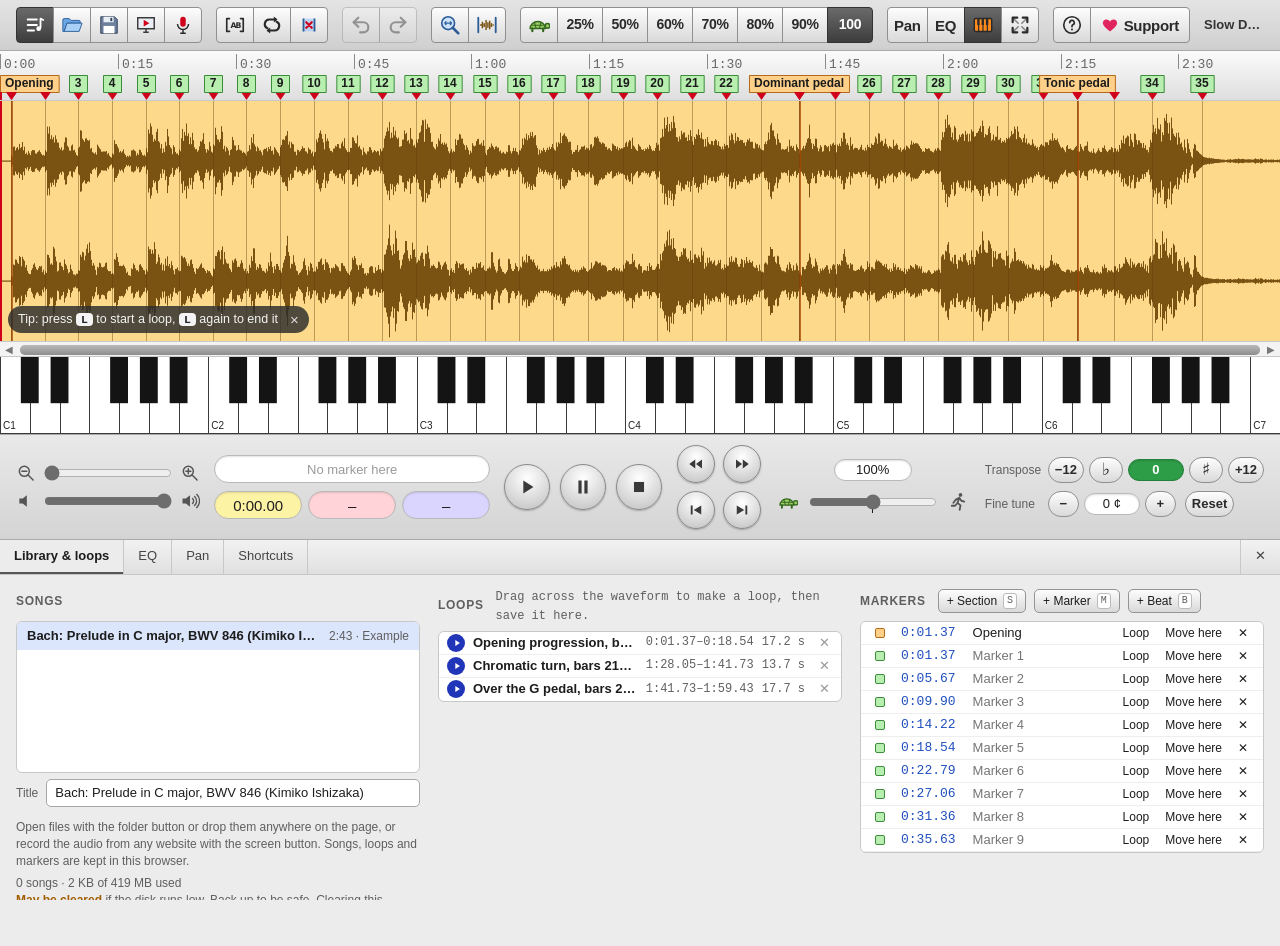
==== commit e046f00e: "Phones: no double-tap-to-zoom touch-action: manipulation on the page, so quick repeated taps on butt" ====
--- a/deploy/index.html
+++ b/deploy/index.html
@@ -75,6 +75,8 @@
   }
   * { box-sizing: border-box; }
   html, body { height: 100%; background: var(--window); color: var(--ink); }
+  /* No double-tap-to-zoom on phones and tablets: quick repeated taps on buttons (rewind, +Marker, speed) stay taps. Pinch zoom still works. */
+  html { touch-action: manipulation; }
   body { overflow: hidden; }
   body { font-family: var(--ui); font-size: 13px; line-height: 1.4; }
   button, input, select, label.tb { font: inherit; color: inherit; }
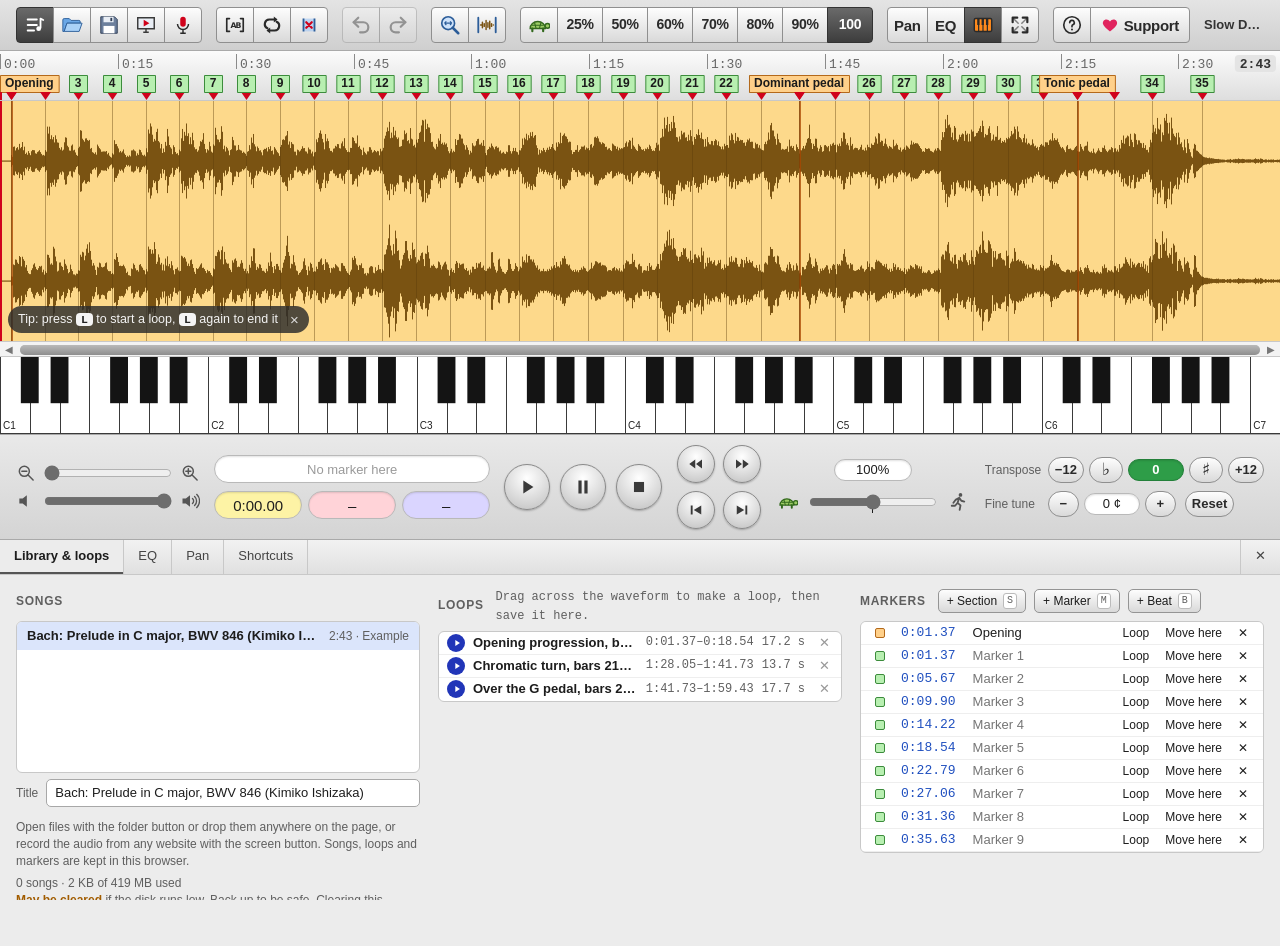
==== commit 2aec5ff9: "Show the song's length at the right end of the time ruler A small gray badge with the total length (" ====
--- a/deploy/index.html
+++ b/deploy/index.html
@@ -2724,6 +2724,11 @@
   // time numbers
   const steps = [0.1, 0.25, 0.5, 1, 2, 5, 10, 15, 30, 60, 120, 300, 600];
   const step = steps.find((s) => view.span / s <= W / (95 * dpr)) || 600;
+  const numY = (compact ? 13 : 17) * dpr;
+  // The song's length, always at the right end of the time row; tick labels that would run into it are skipped.
+  g.font = '700 ' + ((compact ? 11 : 13) * dpr) + 'px ' + C.num;
+  const lenText = shortClock(engine.duration), lenW = g.measureText(lenText).width;
+  const lenLeft = W - lenW - 9 * dpr;
   g.font = '500 ' + ((compact ? 11 : 13) * dpr) + 'px ' + C.num;
   g.textBaseline = 'alphabetic';
   for (let t = Math.ceil(view.start / step) * step; t <= view.start + view.span; t += step) {
@@ -2731,9 +2736,17 @@
     const label = step < 1 ? (t % 60).toFixed(2) : shortClock(t);
     g.fillStyle = '#8a8a8a';
     g.fillRect(tx, 3 * dpr, dpr, (compact ? 12 : 15) * dpr);
+    if (tx + 4 * dpr + g.measureText(label).width > lenLeft - 8 * dpr) continue;
     g.fillStyle = '#666';
-    g.fillText(label, tx + 4 * dpr, (compact ? 13 : 17) * dpr);
-  }
+    g.fillText(label, tx + 4 * dpr, numY);
+  }
+  g.font = '700 ' + ((compact ? 11 : 13) * dpr) + 'px ' + C.num;
+  const fs = (compact ? 11 : 13) * dpr;
+  g.fillStyle = '#e4e4e4';
+  const bx = lenLeft - 5 * dpr, by = numY - fs, bw = lenW + 10 * dpr, bh = fs + 4 * dpr;
+  if (g.roundRect) { g.beginPath(); g.roundRect(bx, by, bw, bh, 4 * dpr); g.fill(); } else g.fillRect(bx, by, bw, bh); // older Safari
+  g.fillStyle = '#333';
+  g.fillText(lenText, lenLeft, numY);
 
   // markers on top
   for (const f of flags) {
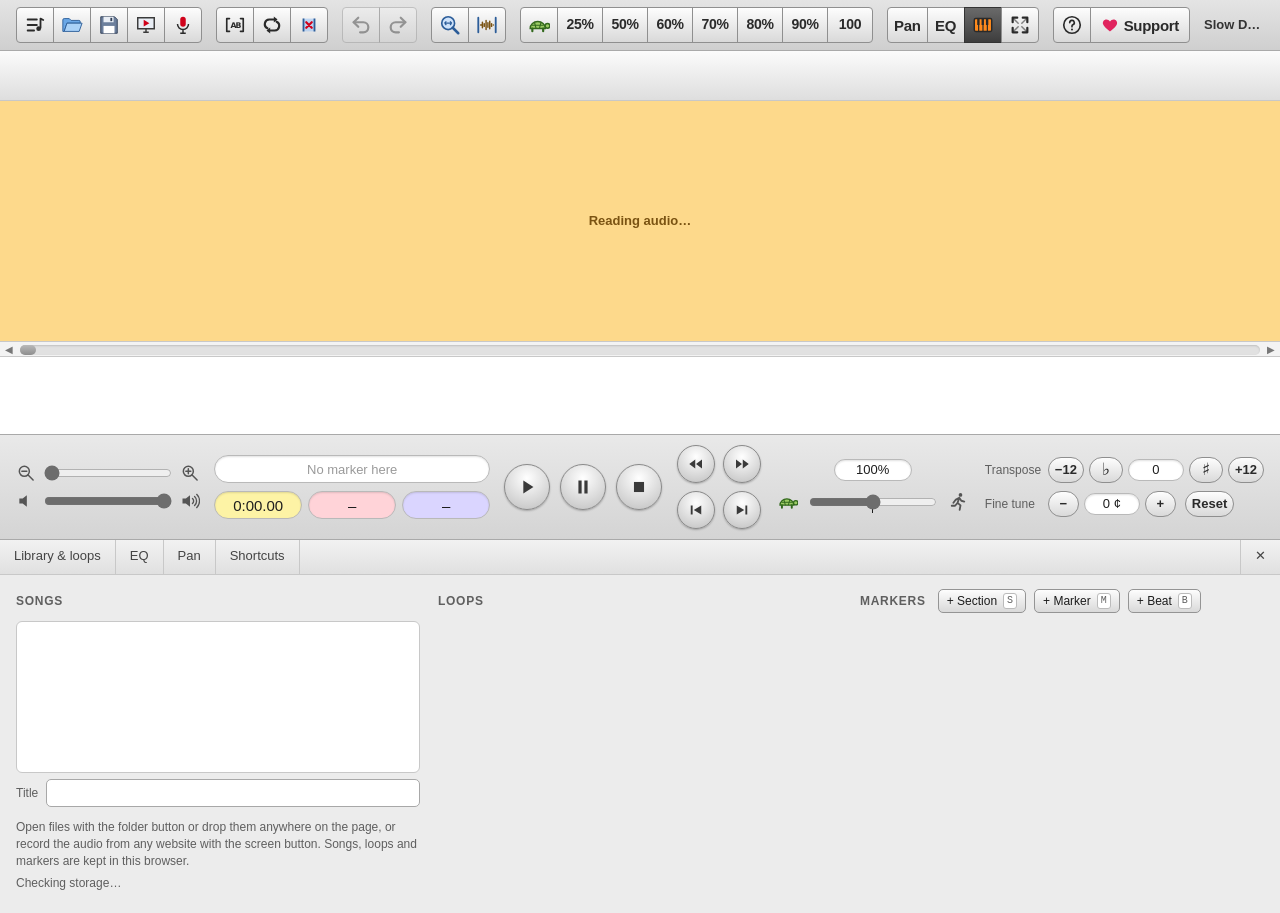
==== commit e2f1d41b: "Phones and tablets: screen recording, not the microphone, for a website or app While the mic records" ====
--- a/deploy/index.html
+++ b/deploy/index.html
@@ -279,6 +279,7 @@
   .rec { position: fixed; left: 0; right: 0; bottom: 0; z-index: 20; background: #f4f4f4; border-top: 1px solid var(--line); box-shadow: 0 -6px 24px rgba(0,0,0,0.15);
     padding-block: 10px calc(10px + env(safe-area-inset-bottom, 0px));
     padding-left: max(16px, env(safe-area-inset-left, 0px)); padding-right: max(16px, env(safe-area-inset-right, 0px)); }
+  .rec-mic-tip { flex: 1 0 100%; margin: 0; font-size: 13px; color: #6b3a00; background: #fff3dc; border: 1px solid #f0c98a; border-radius: 6px; padding: 6px 8px; }
   .rec-note { flex: 1 0 100%; margin: 0; font-size: 12px; color: var(--muted); }
   .rec-inner { max-width: 900px; margin: 0 auto; display: flex; flex-wrap: wrap; align-items: center; gap: 10px 16px; }
   .rec .live { width: 12px; height: 12px; border-radius: 50%; background: var(--playhead); animation: pulse 1.2s infinite; }
@@ -645,8 +646,8 @@
       </div>
       <div class="about">
         <h4>Record audio from any website</h4>
-        <p class="hint">Slow Down Buddy can record whatever a website is playing and save it straight to your library, ready to slow down, loop and transpose. On a computer, open the page with the music in another tab of Chrome, Edge or Brave (or another Chrome-based browser), press the screen button in the toolbar, choose that tab, switch on “Share tab audio”, and play the part you want. Press “Stop and add to library” when you’re done. The microphone button records anything you can play out loud, on any device.</p>
-        <p class="hint"><strong>On a phone or tablet</strong>, use its screen recorder, then open the video here: Slow Down Buddy keeps just the audio. iPhone and iPad: add Screen Recording in Settings → Control Center, swipe down to Control Center, tap the record button, play the song, then stop from the red indicator at the top; the video is saved in Photos. Android: pull down Quick Settings, tap Screen record and choose to record media or device audio. Then tap the folder button and pick the video (on iPhone, choose Photo Library). YouTube and most websites work; Spotify and Apple Music record silence on phones.</p>
+        <p class="hint">Slow Down Buddy can record whatever a website is playing and save it straight to your library, ready to slow down, loop and transpose. On a computer, open the page with the music in another tab of Chrome, Edge or Brave (or another Chrome-based browser), press the screen button in the toolbar, choose that tab, switch on “Share tab audio”, and play the part you want. Press “Stop and add to library” when you’re done. The microphone button records anything you can play out loud on another device or a speaker, or your own instrument, on any device.</p>
+        <p class="hint"><strong>On a phone or tablet, use screen recording, not the microphone</strong>: record the screen, then open the video here: Slow Down Buddy keeps just the audio. iPhone and iPad: add Screen Recording in Settings → Control Center, swipe down to Control Center, tap the record button, play the song, then stop from the red indicator at the top; the video is saved in Photos. Android: pull down Quick Settings, tap Screen record and choose to record media or device audio. Then tap the folder button and pick the video (on iPhone, choose Photo Library). YouTube and most websites work; Spotify and Apple Music record silence on phones. The microphone button can’t record a song playing on the same phone or tablet, only sound from another device or an instrument.</p>
       </div>
       <div class="soundcheck">
         <h4>Sound check</h4>
@@ -677,6 +678,7 @@
     <div class="meter"><i id="recMeter"></i></div>
     <button class="btn" id="recCancel" type="button">Cancel</button>
     <button class="btn primary" id="recStop" type="button">Stop and add to library</button>
+    <p class="rec-mic-tip" id="recMicTip" hidden><strong>Recording a song playing on this phone or tablet?</strong> The microphone can’t hear it. Cancel, and use Screen Recording in Control Center instead, then open the video with the folder button.</p>
     <p class="rec-note" id="recNote">Only record audio you have the right to use. Recordings are for your personal practice and stay on this device. <a href="/terms/" target="_blank" rel="noopener">Terms</a></p>
   </div>
 </div>
@@ -2725,10 +2727,12 @@
   const steps = [0.1, 0.25, 0.5, 1, 2, 5, 10, 15, 30, 60, 120, 300, 600];
   const step = steps.find((s) => view.span / s <= W / (95 * dpr)) || 600;
   const numY = (compact ? 13 : 17) * dpr;
-  // The song's length, always at the right end of the time row; tick labels that would run into it are skipped.
+  // The song's length at the right end of the time row, only while the whole song is in view; tick labels that
+  // would run into it are skipped.
+  const whole = view.start <= 0.01 && view.start + view.span >= engine.duration - 0.01;
   g.font = '700 ' + ((compact ? 11 : 13) * dpr) + 'px ' + C.num;
   const lenText = shortClock(engine.duration), lenW = g.measureText(lenText).width;
-  const lenLeft = W - lenW - 9 * dpr;
+  const lenLeft = whole ? W - lenW - 9 * dpr : Infinity;
   g.font = '500 ' + ((compact ? 11 : 13) * dpr) + 'px ' + C.num;
   g.textBaseline = 'alphabetic';
   for (let t = Math.ceil(view.start / step) * step; t <= view.start + view.span; t += step) {
@@ -2740,13 +2744,15 @@
     g.fillStyle = '#666';
     g.fillText(label, tx + 4 * dpr, numY);
   }
-  g.font = '700 ' + ((compact ? 11 : 13) * dpr) + 'px ' + C.num;
-  const fs = (compact ? 11 : 13) * dpr;
-  g.fillStyle = '#e4e4e4';
-  const bx = lenLeft - 5 * dpr, by = numY - fs, bw = lenW + 10 * dpr, bh = fs + 4 * dpr;
-  if (g.roundRect) { g.beginPath(); g.roundRect(bx, by, bw, bh, 4 * dpr); g.fill(); } else g.fillRect(bx, by, bw, bh); // older Safari
-  g.fillStyle = '#333';
-  g.fillText(lenText, lenLeft, numY);
+  if (whole) {
+    g.font = '700 ' + ((compact ? 11 : 13) * dpr) + 'px ' + C.num;
+    const fs = (compact ? 11 : 13) * dpr;
+    g.fillStyle = '#e4e4e4';
+    const bx = lenLeft - 5 * dpr, by = numY - fs, bw = lenW + 10 * dpr, bh = fs + 4 * dpr;
+    if (g.roundRect) { g.beginPath(); g.roundRect(bx, by, bw, bh, 4 * dpr); g.fill(); } else g.fillRect(bx, by, bw, bh); // older Safari
+    g.fillStyle = '#333';
+    g.fillText(lenText, lenLeft, numY);
+  }
 
   // markers on top
   for (const f of flags) {
@@ -3186,6 +3192,7 @@
   let seenNote = false;
   try { seenNote = !!localStorage.getItem('slowdown.recNote'); localStorage.setItem('slowdown.recNote', '1'); } catch (e) { /* private mode: show it */ }
   $('#recNote').hidden = seenNote;
+  $('#recMicTip').hidden = !(kind === 'mic' && IS_PHONE);
   $('#rec').hidden = false;
   const data = new Float32Array(1024);
   rec.timer = setInterval(() => {
@@ -3207,6 +3214,22 @@
   rec.stream.getTracks().forEach((t) => t.stop());
 }
 
+// Typical level of a recording: the loudness (RMS) its 50 ms slices reach three-quarters of the time. The waveform is drawn scaled to its
+// loudest peak, so a nearly silent recording of room noise still looks full; this catches it, and taps or bumps
+// during the recording don't hide it.
+function typicalLevel(buffer) {
+  if (!buffer) return 1;
+  const d = buffer.getChannelData(0), win = Math.max(1, Math.round(buffer.sampleRate * 0.05)), levels = [];
+  for (let s = 0; s + win <= d.length; s += win) {
+    let sum = 0;
+    for (let i = s; i < s + win; i += 2) sum += d[i] * d[i];
+    levels.push(Math.sqrt(sum / Math.ceil(win / 2)));
+  }
+  if (!levels.length) return 0;
+  levels.sort((a, b) => a - b);
+  return levels[Math.floor(levels.length * 0.75)];
+}
+
 async function finishCapture() {
   clearInterval(rec.timer);
   $('#rec').hidden = true;
@@ -3219,7 +3242,18 @@
   const d = new Date(), pad = (n) => String(n).padStart(2, '0');
   const stamp = d.getFullYear() + '-' + pad(d.getMonth() + 1) + '-' + pad(d.getDate()) + ' ' + pad(d.getHours()) + '.' + pad(d.getMinutes());
   const song = await importBlob(new Blob(chunks, { type }), (kind === 'tab' ? 'Tab capture ' : 'Mic recording ') + stamp, kind);
-  if (song) { toast('Added “' + song.title + '”. Rename it above.'); trackEvent(kind === 'tab' ? 'recorded-website' : 'recorded-mic'); }
+  if (!song) return;
+  trackEvent(kind === 'tab' ? 'recorded-website' : 'recorded-mic');
+  if (typicalLevel(buffers.get(song.id)) < 0.004) { // about -48 dB: room noise, not music
+    trackEvent('recorded-silent');
+    // A phone or tablet can't hear its own speaker through the microphone: iOS pauses or filters out other apps'
+    // sound while a page records, so recordings of a song playing on the same device come out silent.
+    toast(kind === 'tab' ? 'Added “' + song.title + '”, but it’s silent. Some sites block recording; try another tab, or switch on “Share tab audio”.'
+      : IS_PHONE ? 'Added “' + song.title + '”, but it’s almost silent. The microphone can’t record a song playing on this same phone or tablet: use Screen Recording in Control Center instead, then open the video with the folder button. The microphone is for sound from another device or an instrument.'
+      : 'Added “' + song.title + '”, but it’s almost silent. Check that the right microphone is selected and allowed for this site.', 14000);
+    return;
+  }
+  toast('Added “' + song.title + '”. Rename it above.');
 }
 
 // ---------------------------------------------------------------- storage status, persistence, backup
@@ -4077,7 +4111,7 @@
   if (!CAN_CAPTURE_TAB) {
     // Phones and tablets can't capture another tab: hide that button and point to the microphone instead.
     $('#captureTab').hidden = true;
-    $('#libraryHint').textContent = 'Open a file with the folder button. To get a song from a website or app, screen-record it (on iPhone, Screen Recording in Control Center) and open the video here, or play it out loud and record it with the microphone button. Songs, loops and markers are kept in this browser.';
+    $('#libraryHint').textContent = 'Open a file with the folder button. To record a song from a website or app on this device, use Screen Recording (in Control Center on iPhone and iPad) and open the video here; the microphone can’t hear sound playing on the same device. The microphone button is for another device, a speaker or your instrument. Songs, loops and markers are kept in this browser.';
   }
   if (CAN_CAPTURE_TAB && !TAB_AUDIO_OK) {
     $('#captureTab').title = 'Record audio from a website: works in Chrome, Edge or Brave on a computer';
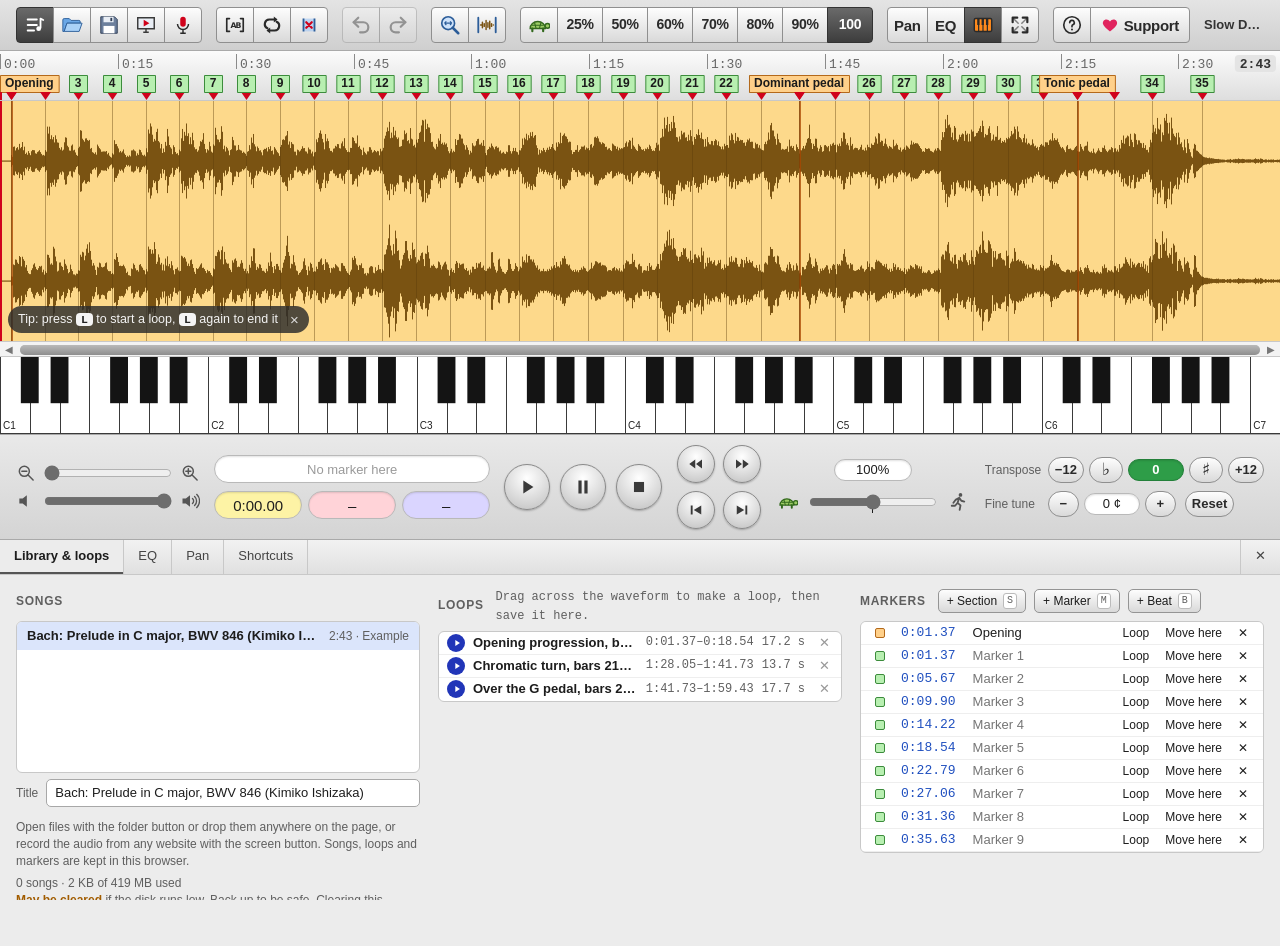
==== commit 0eb4c8c2: "Fix the 'chipmunk' wording; same versioned icon links on every page Slowing down without pitch corre" ====
--- a/deploy/index.html
+++ b/deploy/index.html
@@ -16,10 +16,10 @@
 <script data-goatcounter="https://slowdownbuddy.goatcounter.com/count" async src="/vendor/goatcounter-count.js"></script>
 <meta name="description" content="Record the audio playing on any website, right in your browser, and save it to Slow Down Buddy. Then slow it down without changing pitch, loop tricky passages, transpose and add markers to learn songs by ear. Also opens MP3, WAV, FLAC, M4A and video files. Free.">
 <link rel="canonical" href="https://slowdownbuddy.com/">
-<link rel="icon" href="/favicon.svg" type="image/svg+xml">
-<link rel="icon" href="/favicon-96.png" type="image/png" sizes="96x96">
-<link rel="icon" href="/favicon-48.png" type="image/png" sizes="48x48">
-<link rel="apple-touch-icon" href="/apple-touch-icon.png">
+<link rel="icon" href="/favicon.svg?v=2" type="image/svg+xml">
+<link rel="icon" href="/favicon-96.png?v=2" type="image/png" sizes="96x96">
+<link rel="icon" href="/favicon-48.png?v=2" type="image/png" sizes="48x48">
+<link rel="apple-touch-icon" href="/apple-touch-icon.png?v=2">
 <link rel="manifest" href="/manifest.webmanifest">
 <meta name="theme-color" content="#2b2b2b">
 <meta property="og:type" content="website">
